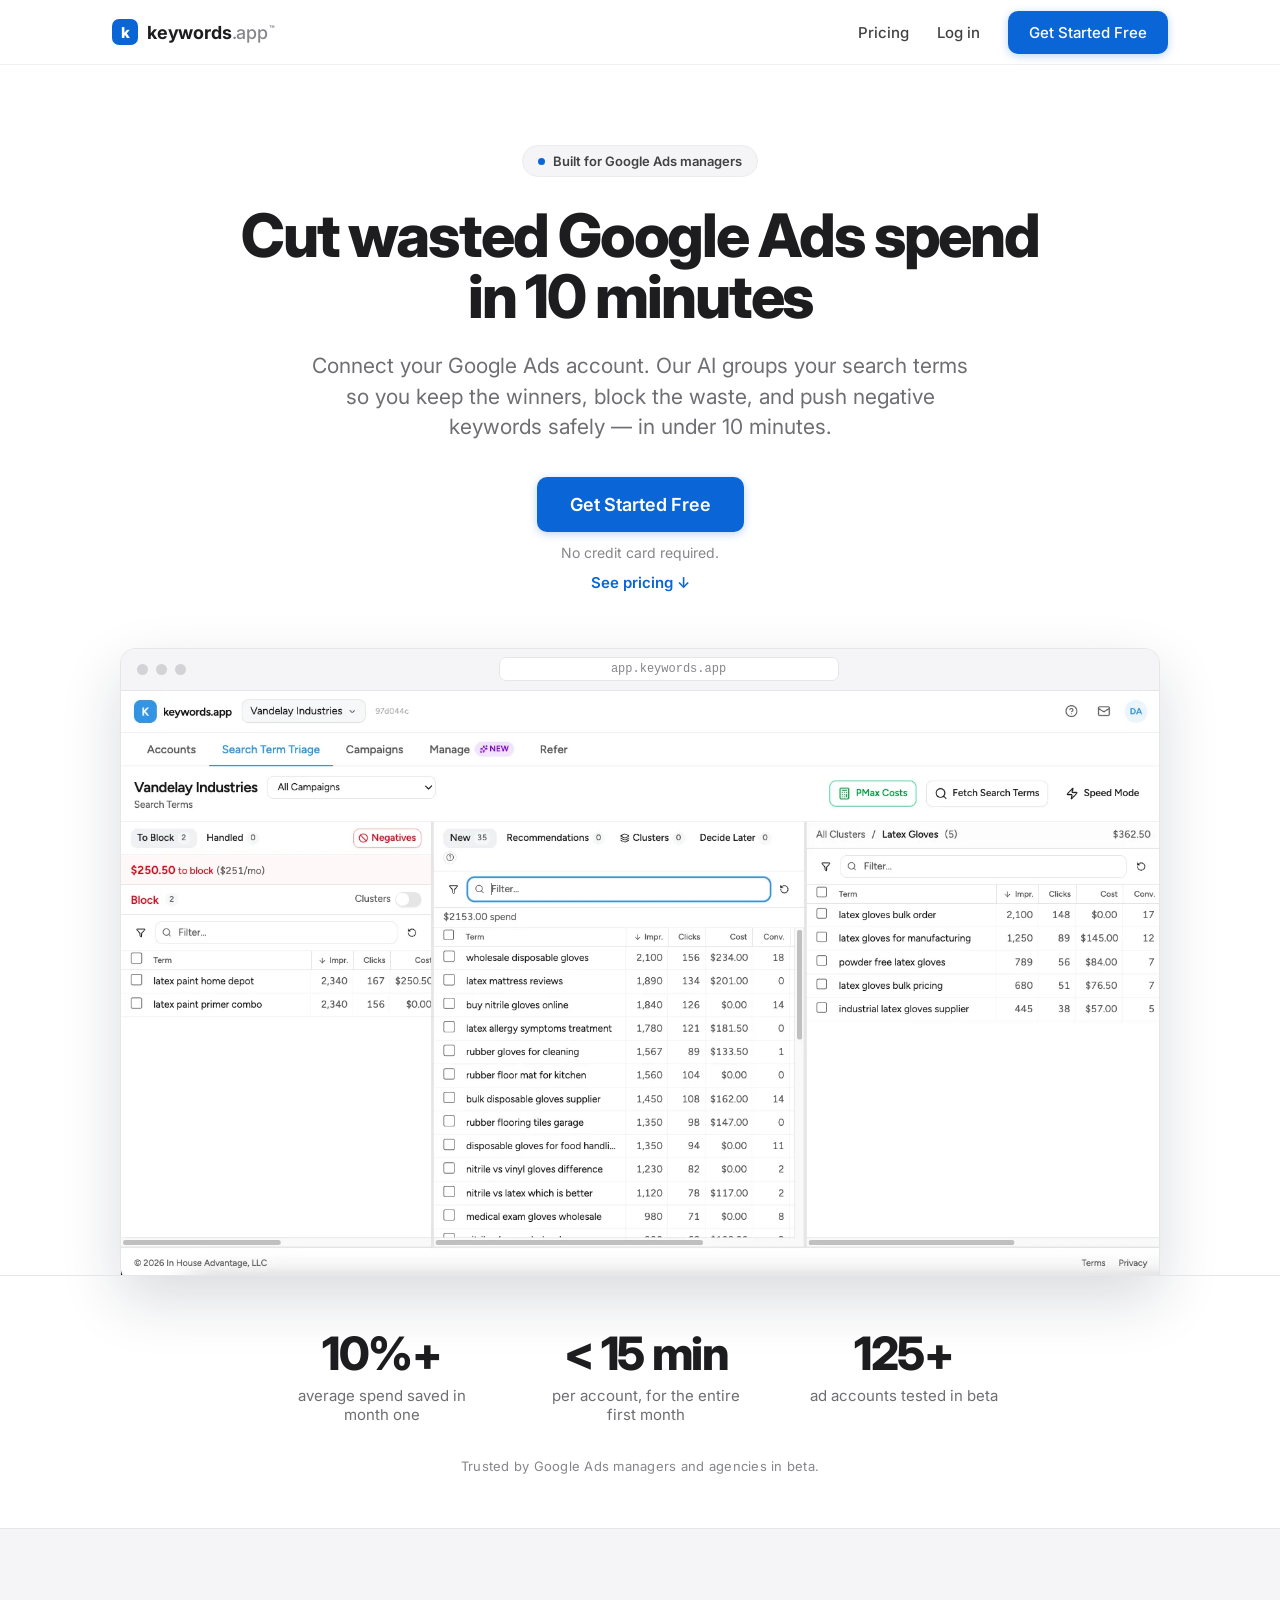
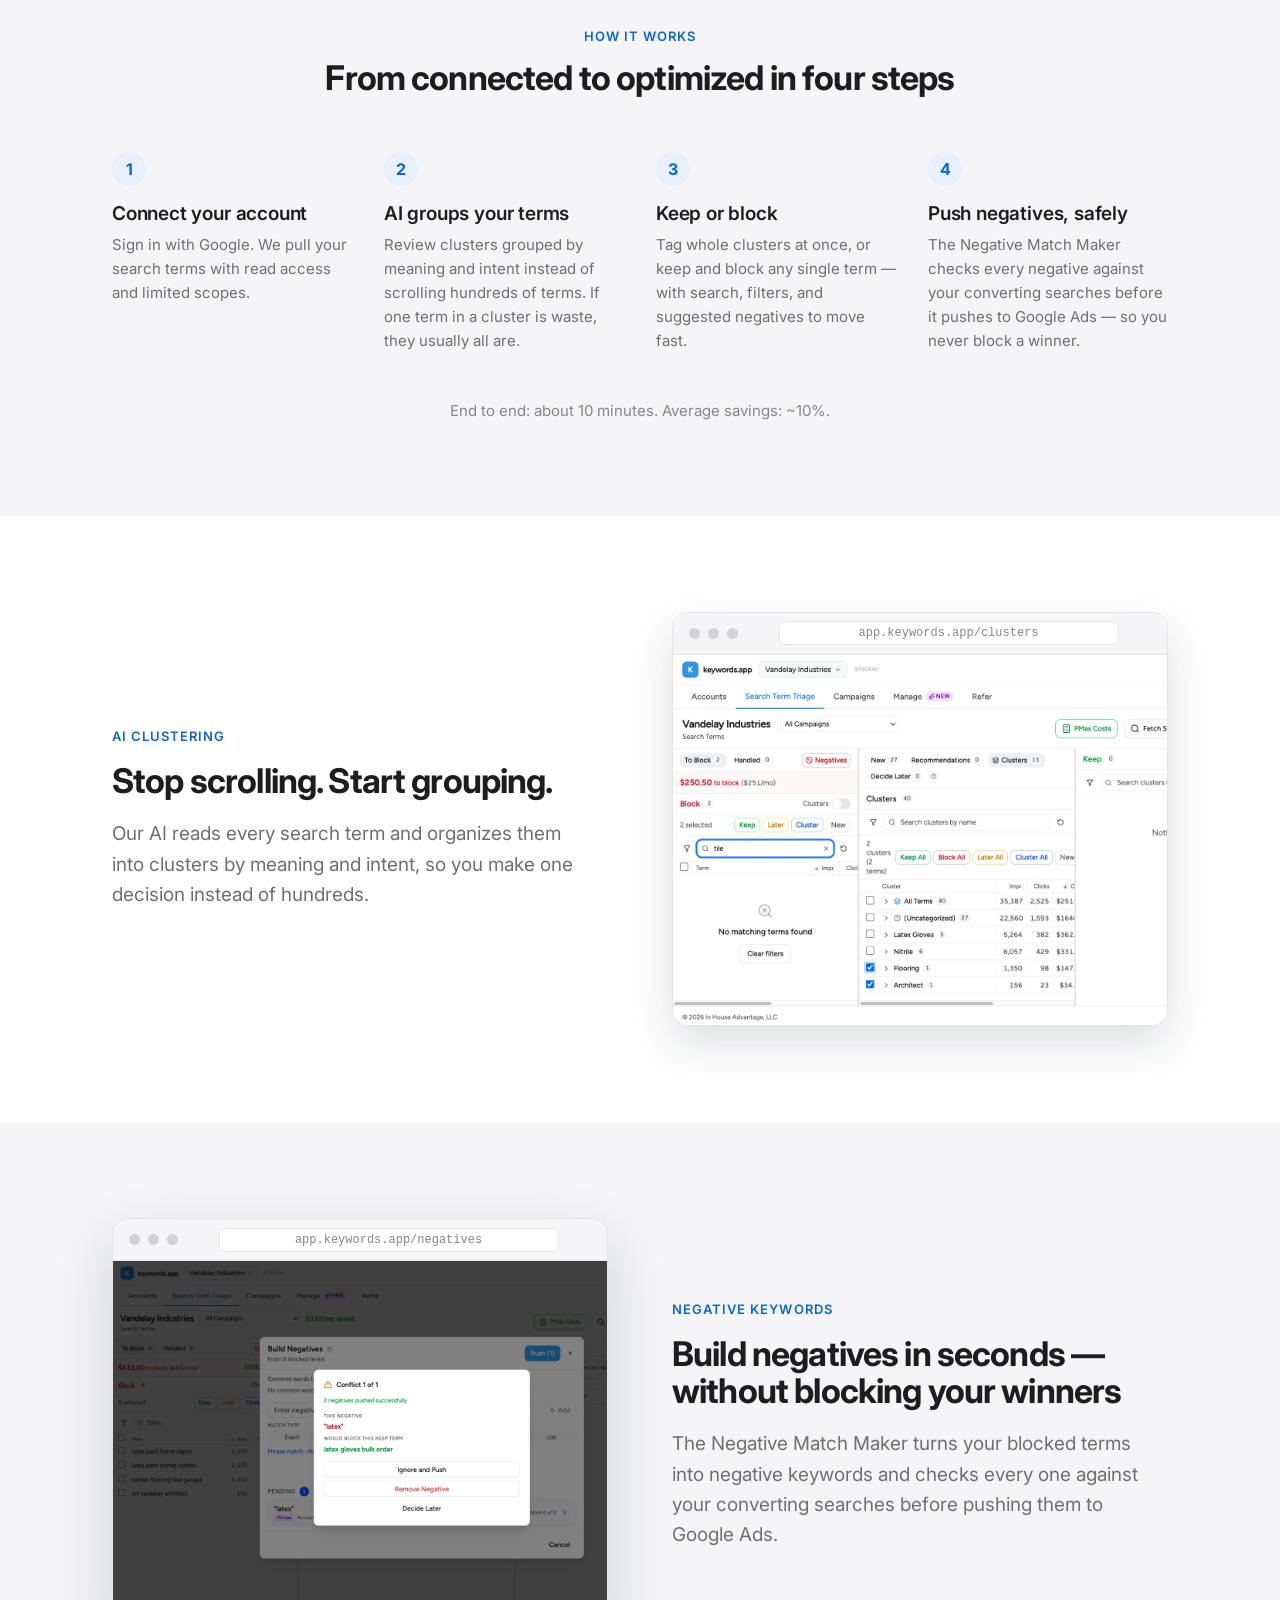
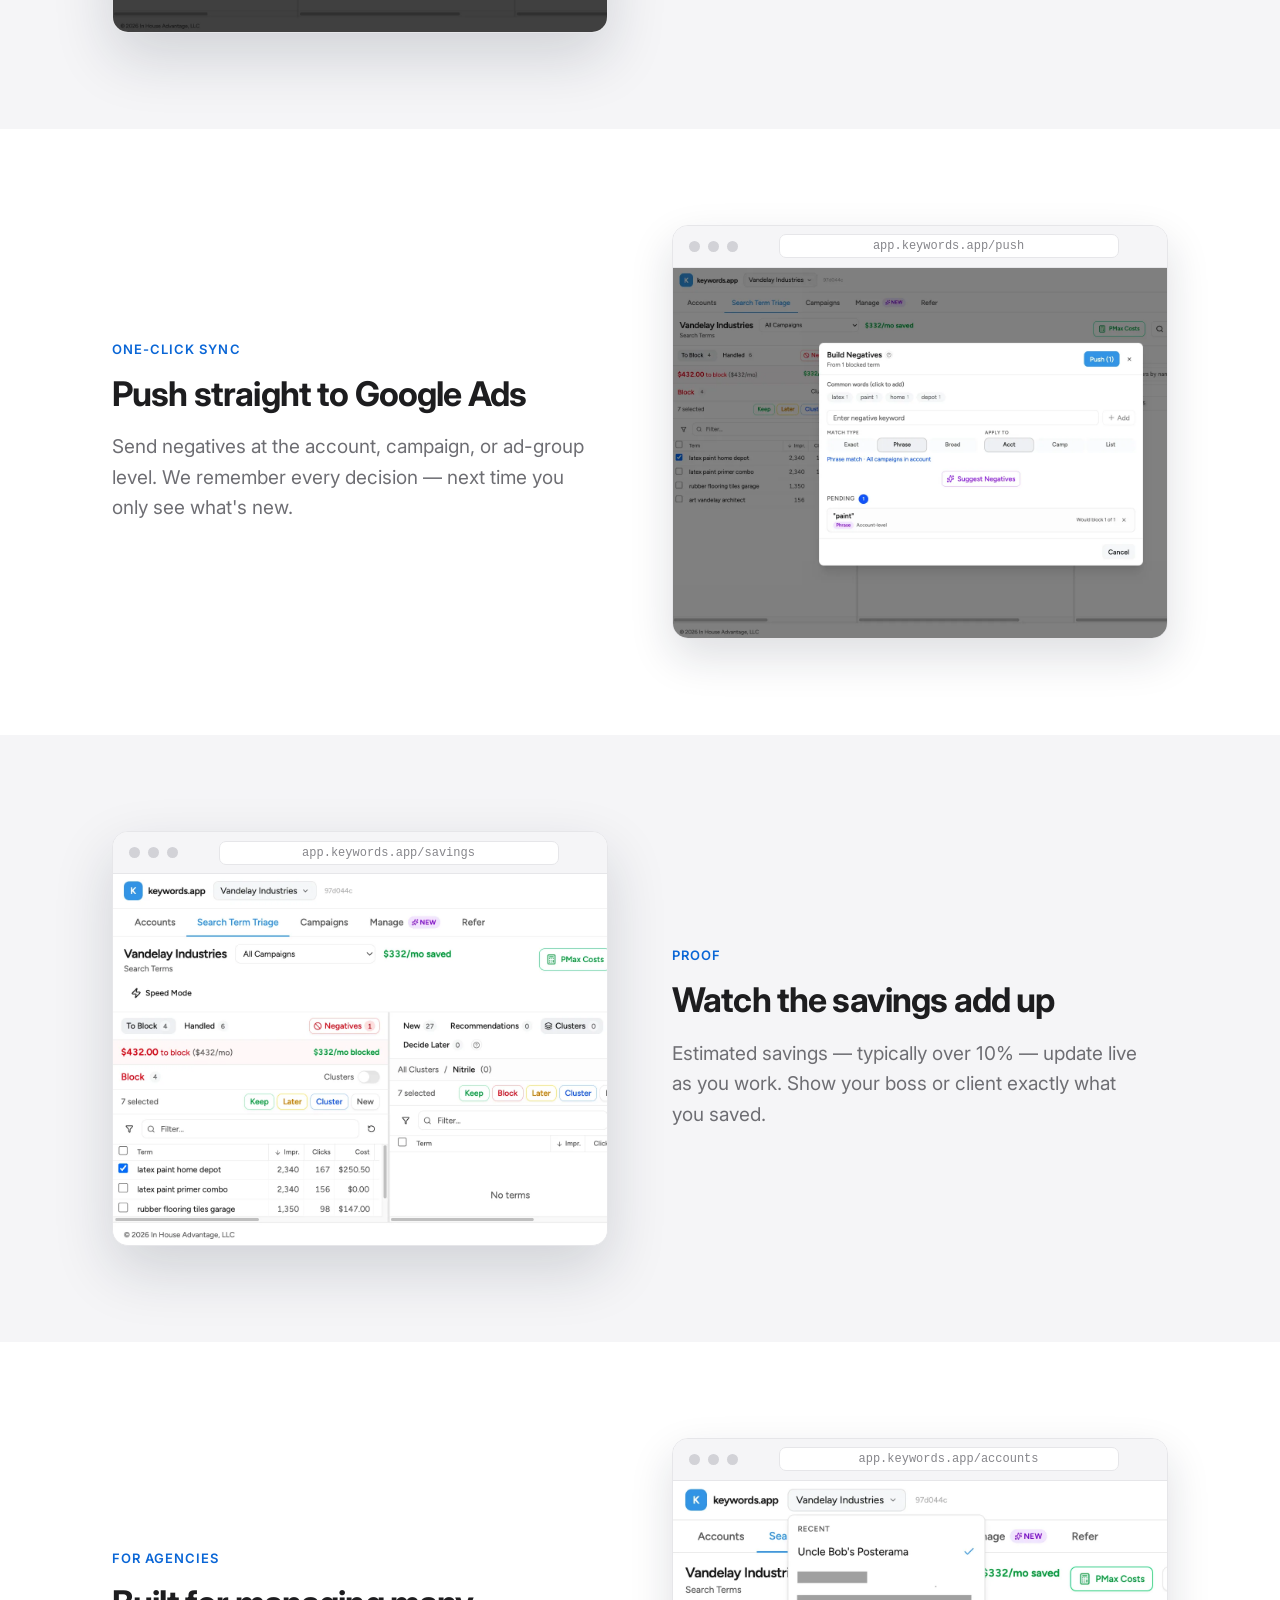
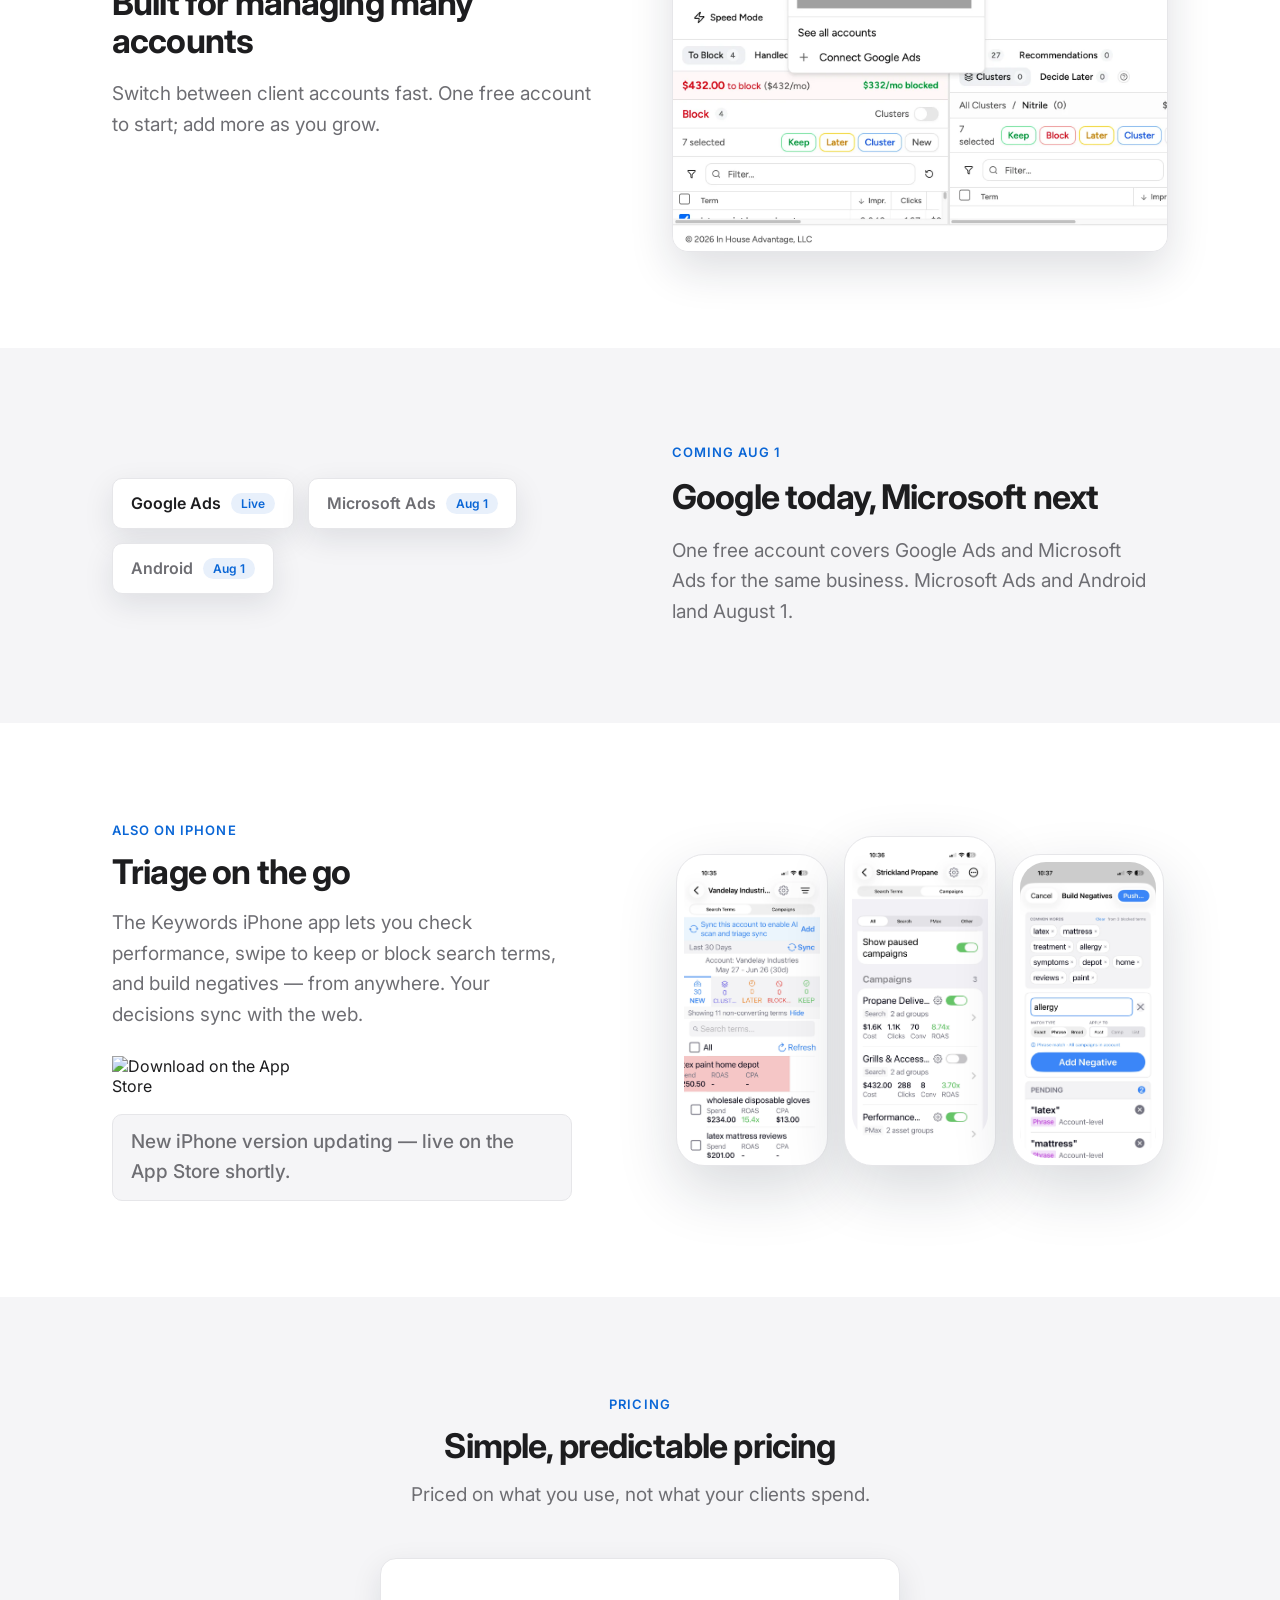
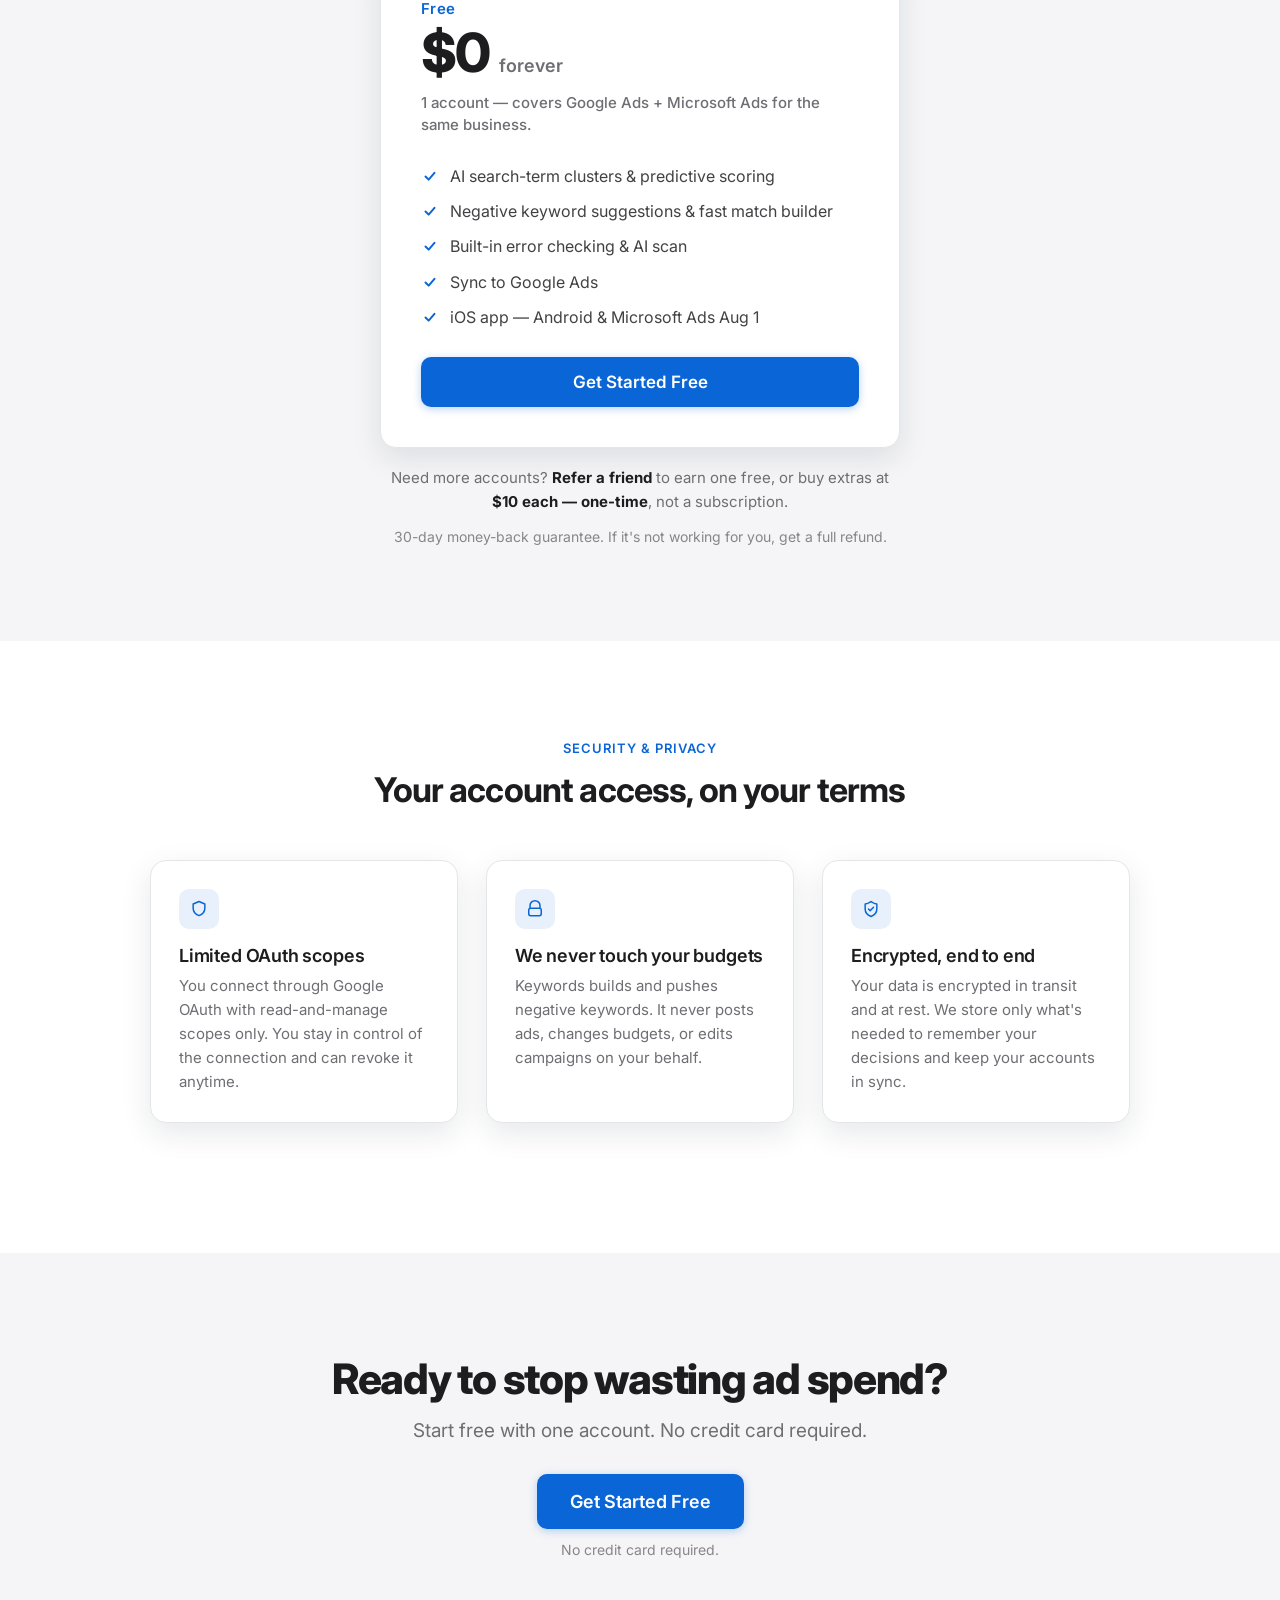
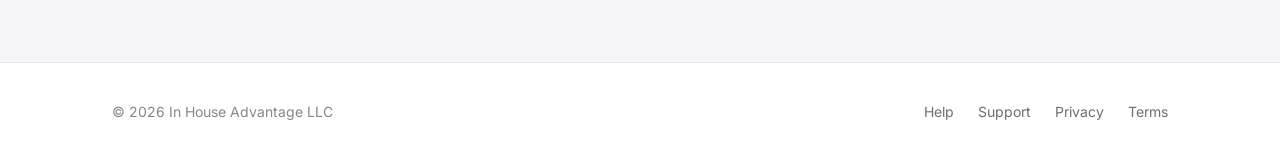
==== index.html @ bdf635b8 "Add ™ to the keywords.app logo in the header Small superscript trademark next to the brand wordmark " ====
<!DOCTYPE html>
<html lang="en">
<head>
<!-- Google Tag Manager -->
<script>(function(w,d,s,l,i){w[l]=w[l]||[];w[l].push({'gtm.start':
new Date().getTime(),event:'gtm.js'});var f=d.getElementsByTagName(s)[0],
j=d.createElement(s),dl=l!='dataLayer'?'&l='+l:'';j.async=true;j.src=
'https://www.googletagmanager.com/gtm.js?id='+i+dl;f.parentNode.insertBefore(j,f);
})(window,document,'script','dataLayer','GTM-MMPGCHP8');</script>
<!-- End Google Tag Manager -->
<meta charset="utf-8">
<meta name="viewport" content="width=device-width, initial-scale=1">
<title>keywords.app — Cut wasted Google Ads spend in 10 minutes</title>
<meta name="description" content="Connect your Google Ads account. Our AI groups your search terms so you keep the winners, block the waste, and push negative keywords safely — in under 10 minutes.">
<meta property="og:title" content="keywords.app — Cut wasted Google Ads spend in 10 minutes">
<meta property="og:description" content="Connect your Google Ads account. Our AI groups your search terms so you keep the winners, block the waste, and push negative keywords safely — in under 10 minutes.">
<meta property="og:image" content="https://keywords.app/keywordsappicon1.png">
<meta property="og:url" content="https://keywords.app">
<meta property="og:type" content="website">
<meta name="twitter:card" content="summary_large_image">
<link rel="preconnect" href="https://fonts.googleapis.com">
<link rel="preconnect" href="https://fonts.gstatic.com" crossorigin>
<link href="https://fonts.googleapis.com/css2?family=Inter:wght@400;500;600;700;800&display=swap" rel="stylesheet">
<link rel="preload" as="image" href="web-hero-noclusters.webp" type="image/webp">
<style>
  :root{
    --accent:#0A66D6;
    --accent-dark:#0950AE;
    --ink:#1d1d1f;
    --body:#424245;
    --muted:#6e6e73;
    --soft:#86868b;
    --gray:#f5f5f7;
    --hairline:#e6e6e9;
    --tint:#e8f0fb;
    --radius:10px;
    --radius-lg:16px;
    --shadow:0 10px 30px rgba(20,30,50,.10);
    --shadow-frame:0 24px 60px rgba(20,30,50,.16);
  }

  *{box-sizing:border-box;}
  html{scroll-behavior:smooth;}
  body{
    margin:0;
    font-family:'Inter',-apple-system,BlinkMacSystemFont,'Segoe UI',sans-serif;
    color:var(--ink);
    background:#fff;
    -webkit-font-smoothing:antialiased;
    text-rendering:optimizeLegibility;
  }
  a{color:inherit;text-decoration:none;}
  h1,h2,h3,p,ul{margin:0;}
  ul{padding:0;list-style:none;}
  img{display:block;max-width:100%;}

  .wrap{max-width:1120px;margin:0 auto;padding:0 32px;}

  /* ---------- Buttons ---------- */
  .btn{
    display:inline-flex;align-items:center;justify-content:center;
    font:inherit;font-weight:600;cursor:pointer;
    border-radius:var(--radius);border:1px solid transparent;
    white-space:nowrap;
    transition:background .15s ease,border-color .15s ease,transform .15s ease,box-shadow .15s ease;
  }
  .btn-primary{
    background:var(--accent);color:#fff;
    box-shadow:0 2px 8px rgba(10,102,214,.28);
  }
  .btn-primary:hover{background:var(--accent-dark);transform:translateY(-1px);}
  .btn-secondary{
    background:#fff;color:var(--accent);border-color:var(--hairline);
  }
  .btn-secondary:hover{border-color:var(--accent);background:#f7faff;}
  .btn-sm{font-size:15px;padding:11px 20px;}
  .btn-md{font-size:17px;padding:14px 26px;}
  .btn-lg{font-size:18px;padding:16px 32px;}

  /* ---------- Header ---------- */
  .site-header{
    position:sticky;top:0;z-index:50;
    background:rgba(255,255,255,.85);
    backdrop-filter:saturate(180%) blur(20px);
    -webkit-backdrop-filter:saturate(180%) blur(20px);
    border-bottom:1px solid #f0f0f2;
  }
  .nav{display:flex;align-items:center;justify-content:space-between;height:64px;}
  .brand{display:flex;align-items:center;gap:9px;font-size:18px;font-weight:700;letter-spacing:-.01em;}
  .brand .mark{
    width:26px;height:26px;border-radius:7px;background:var(--accent);
    display:flex;align-items:center;justify-content:center;color:#fff;font-weight:800;font-size:15px;
  }
  .brand .tld{color:var(--soft);font-weight:500;}
  .brand .tm{font-size:9px;font-weight:600;color:var(--soft);vertical-align:super;line-height:0;margin-left:1px;}
  .nav-links{display:flex;align-items:center;gap:28px;}
  .nav-links a{font-size:15px;font-weight:500;color:var(--body);}
  .nav-links a:hover{color:var(--ink);}
  .nav-links a.btn-primary{color:#fff;}
  .nav-links a.btn-primary:hover{color:#fff;}

  /* ---------- Section primitives ---------- */
  .band-gray{background:var(--gray);}
  .eyebrow-label{
    font-size:13px;font-weight:600;letter-spacing:.08em;text-transform:uppercase;
    color:var(--accent);
  }
  .section-head{text-align:center;max-width:720px;margin:0 auto;}
  .section-head h2{font-size:34px;line-height:1.1;font-weight:700;letter-spacing:-.025em;margin-top:14px;}
  .section-head p{font-size:19px;line-height:1.55;color:var(--muted);margin-top:16px;}

  /* ---------- Hero ---------- */
  .hero{text-align:center;padding:80px 0 0;}
  .eyebrow{
    display:inline-flex;align-items:center;gap:8px;
    background:var(--gray);border:1px solid #ececef;border-radius:980px;
    padding:7px 15px;font-size:13px;font-weight:600;color:var(--body);
  }
  .eyebrow .dot{width:7px;height:7px;border-radius:50%;background:var(--accent);}
  .hero h1{
    font-size:60px;line-height:1.02;font-weight:800;letter-spacing:-.035em;
    max-width:820px;margin:28px auto 0;
  }
  .hero .sub{
    font-size:21px;line-height:1.45;color:var(--muted);
    max-width:660px;margin:24px auto 0;
  }
  .hero .cta{display:flex;flex-direction:column;align-items:center;gap:12px;margin-top:34px;}
  .hero .note{font-size:14px;color:var(--soft);}
  .hero-pricing-link{font-size:15px;font-weight:600;color:var(--accent);}
  .hero-pricing-link:hover{color:var(--accent-dark);}
  .refer-banner{
    display:inline-flex;align-items:center;gap:8px;margin-top:20px;
    max-width:560px;text-align:left;
    background:var(--tint);border:1px solid #cfe0f7;border-radius:var(--radius);
    padding:12px 18px;font-size:15px;font-weight:500;color:var(--accent-dark);line-height:1.45;
  }
  .refer-banner[hidden]{display:none;}
  .refer-banner--card{display:flex;justify-content:center;text-align:center;width:100%;max-width:none;margin-top:16px;}
  .hero-shot{max-width:1040px;margin:56px auto 0;}

  /* ---------- Browser frame ---------- */
  .browser{
    border-radius:var(--radius-lg);overflow:hidden;background:#fff;
    border:1px solid var(--hairline);box-shadow:var(--shadow-frame);
  }
  .browser.flush-bottom{border-radius:var(--radius-lg) var(--radius-lg) 0 0;border-bottom:none;}
  .browser .bar{
    height:42px;display:flex;align-items:center;gap:8px;padding:0 16px;
    background:var(--gray);border-bottom:1px solid var(--hairline);
  }
  .browser .bar .dot{width:11px;height:11px;border-radius:50%;background:#d2d2d7;}
  .browser .url{
    flex:1;max-width:340px;margin:0 auto;height:24px;border-radius:7px;
    background:#fff;border:1px solid var(--hairline);
    display:flex;align-items:center;justify-content:center;
    font-size:12px;color:var(--soft);font-family:ui-monospace,'SF Mono',monospace;
  }
  .browser img{width:100%;height:auto;display:block;}

  /* ---------- Stat strip ---------- */
  .stats{padding:54px 0;border-top:1px solid var(--hairline);border-bottom:1px solid var(--hairline);}
  .stats .row{display:flex;justify-content:center;gap:64px;flex-wrap:wrap;text-align:center;}
  .stat .num{font-size:46px;font-weight:800;letter-spacing:-.03em;color:var(--ink);line-height:1;}
  .stat .lbl{font-size:15px;color:var(--muted);margin-top:10px;max-width:200px;}
  .stats .reserved{
    text-align:center;margin-top:34px;font-size:13px;color:var(--soft);
    letter-spacing:.02em;
  }

  /* ---------- How it works ---------- */
  .how{padding:96px 0;}
  .how .steps{
    display:grid;grid-template-columns:repeat(4,1fr);gap:32px;
    margin-top:56px;
  }
  .step .n{
    width:34px;height:34px;border-radius:50%;background:var(--tint);color:var(--accent);
    display:flex;align-items:center;justify-content:center;font-weight:700;font-size:16px;
    margin-bottom:16px;
  }
  .step h3{font-size:19px;font-weight:600;letter-spacing:-.01em;}
  .step p{font-size:15px;line-height:1.6;color:var(--muted);margin-top:8px;}
  .how .foot{text-align:center;margin-top:48px;font-size:15px;color:var(--soft);}

  /* ---------- Feature rows ---------- */
  .feature{padding:96px 0;}
  .feature .grid{display:grid;grid-template-columns:1fr 1fr;gap:64px;align-items:center;}
  .feature--reverse .fcopy{order:2;}
  .feature--reverse .fshot{order:1;}
  .label{
    font-size:13px;font-weight:600;letter-spacing:.08em;text-transform:uppercase;
    color:var(--accent);margin-bottom:18px;
  }
  .feature h2{font-size:34px;line-height:1.1;font-weight:700;letter-spacing:-.025em;}
  .feature p{font-size:19px;line-height:1.6;color:var(--muted);margin-top:20px;max-width:480px;}
  .feature .browser{box-shadow:0 18px 44px rgba(20,30,50,.14);}
  .feature .browser.on-gray{box-shadow:var(--shadow-frame);}

  /* Cross-platform lockup (no screenshot) */
  .platforms{display:flex;gap:14px;flex-wrap:wrap;}
  .platform-pill{
    display:inline-flex;align-items:center;gap:10px;
    background:#fff;border:1px solid var(--hairline);border-radius:var(--radius);
    padding:14px 18px;font-size:16px;font-weight:600;box-shadow:var(--shadow);
  }
  .platform-pill .tag{
    font-size:12px;font-weight:600;color:var(--accent);background:var(--tint);
    border-radius:980px;padding:3px 10px;
  }
  .platform-pill.soon{color:var(--muted);}

  /* ---------- Also on iPhone ---------- */
  .ios{padding:96px 0;}
  .ios .grid{display:grid;grid-template-columns:1fr 1fr;gap:64px;align-items:center;}
  .ios .phones{display:flex;gap:16px;justify-content:center;flex-wrap:wrap;}
  .phone{
    width:152px;border-radius:28px;background:#fff;padding:7px;
    border:1px solid var(--hairline);box-shadow:var(--shadow-frame);
  }
  .phone:nth-child(2){margin-top:-18px;}
  .phone img{width:100%;height:auto;border-radius:26px;display:block;}
  .ios h2{font-size:34px;line-height:1.1;font-weight:700;letter-spacing:-.025em;margin-top:14px;}
  .ios p{font-size:19px;line-height:1.6;color:var(--muted);margin-top:18px;max-width:460px;}
  .appstore{display:inline-block;margin-top:26px;}
  .appstore img{height:54px;width:auto;}
  .appstore-fallback{
    margin-top:26px;display:inline-flex;align-items:center;gap:9px;
    background:var(--gray);border:1px solid var(--hairline);border-radius:var(--radius);
    padding:12px 18px;font-size:15px;font-weight:500;color:var(--body);
  }

  /* ---------- Pricing ---------- */
  .pricing{padding:96px 0;}
  .price-card{
    max-width:520px;margin:48px auto 0;background:#fff;
    border:1px solid var(--hairline);border-radius:var(--radius-lg);
    box-shadow:var(--shadow);padding:40px;
  }
  .price-card .tier{font-size:15px;font-weight:600;color:var(--accent);letter-spacing:.02em;}
  .price-card .amount{font-size:54px;font-weight:800;letter-spacing:-.03em;margin-top:8px;line-height:1;}
  .price-card .amount span{font-size:18px;font-weight:600;color:var(--muted);letter-spacing:0;}
  .price-card .amount small{display:block;font-size:15px;font-weight:500;color:var(--muted);margin-top:12px;letter-spacing:normal;line-height:1.5;}
  .price-card .feats{margin:28px 0;display:grid;gap:13px;}
  .price-card .feats li{display:flex;gap:11px;font-size:16px;color:var(--body);line-height:1.4;}
  .price-card .feats svg{flex-shrink:0;margin-top:2px;color:var(--accent);}
  .price-card .btn{width:100%;}
  .price-extra{
    max-width:520px;margin:18px auto 0;text-align:center;
    font-size:15px;color:var(--muted);line-height:1.6;
  }
  .price-extra strong{color:var(--ink);}
  .price-guarantee{
    max-width:520px;margin:14px auto 0;text-align:center;
    font-size:14px;color:var(--soft);
  }

  /* ---------- Trust / privacy ---------- */
  .trust{padding:96px 0;}
  .trust .points{
    display:grid;grid-template-columns:repeat(3,1fr);gap:28px;
    max-width:980px;margin:52px auto 0;
  }
  .trust-card{
    background:#fff;border:1px solid var(--hairline);border-radius:var(--radius-lg);
    padding:28px;box-shadow:var(--shadow);
  }
  .trust-card .ic{
    width:40px;height:40px;border-radius:10px;background:var(--tint);color:var(--accent);
    display:flex;align-items:center;justify-content:center;margin-bottom:16px;
  }
  .trust-card h3{font-size:18px;font-weight:600;letter-spacing:-.01em;}
  .trust-card p{font-size:15px;line-height:1.6;color:var(--muted);margin-top:8px;}
  .partner-slot{text-align:center;margin-top:34px;font-size:13px;color:var(--soft);}

  /* ---------- Final CTA ---------- */
  .final{padding:104px 0;text-align:center;}
  .final h2{font-size:42px;line-height:1.06;font-weight:800;letter-spacing:-.03em;max-width:640px;margin:0 auto;}
  .final p{font-size:19px;color:var(--muted);margin:18px auto 0;}
  .final .cta{display:flex;flex-direction:column;align-items:center;gap:12px;margin-top:32px;}
  .final .note{font-size:14px;color:var(--soft);}

  /* ---------- Footer ---------- */
  footer{padding:40px 0;border-top:1px solid var(--hairline);background:#fff;}
  footer .row{display:flex;align-items:center;justify-content:space-between;gap:24px;flex-wrap:wrap;}
  footer .copy{font-size:14px;color:var(--soft);}
  footer .links{display:flex;gap:24px;}
  footer .links a{font-size:14px;color:var(--muted);}
  footer .links a:hover{color:var(--ink);}

  /* ---------- Motion ---------- */
  .reveal{opacity:0;transform:translateY(16px);transition:opacity .6s ease,transform .6s ease;}
  .reveal.in{opacity:1;transform:none;}
  @media (prefers-reduced-motion:reduce){
    html{scroll-behavior:auto;}
    .reveal{opacity:1;transform:none;transition:none;}
  }

  /* ---------- Responsive ---------- */
  @media (max-width:880px){
    .nav-links a.nav-only{display:none;}
    .hero{padding-top:56px;}
    .hero h1{font-size:40px;}
    .hero .sub{font-size:18px;}
    .section-head h2{font-size:28px;}
    .how{padding:64px 0;}
    .how .steps{grid-template-columns:1fr 1fr;gap:28px 24px;}
    .feature{padding:64px 0;}
    .feature .grid{grid-template-columns:1fr;gap:36px;}
    .feature h2{font-size:28px;}
    .feature--reverse .fcopy,.feature--reverse .fshot{order:0;}
    .ios{padding:64px 0;}
    .ios .grid{grid-template-columns:1fr;gap:44px;}
    .ios h2{font-size:28px;}
    .pricing,.trust{padding:64px 0;}
    .trust .points{grid-template-columns:1fr;}
    .price-card{padding:32px 24px;}
    .stats .row{gap:40px;}
    .final{padding:72px 0;}
    .final h2{font-size:32px;}
  }
  @media (max-width:520px){
    .how .steps{grid-template-columns:1fr;}
    .phone{width:132px;}
    .phone:nth-child(2){margin-top:0;}
  }
</style>
</head>
<body>
<!-- Google Tag Manager (noscript) -->
<noscript><iframe src="https://www.googletagmanager.com/ns.html?id=GTM-MMPGCHP8"
height="0" width="0" style="display:none;visibility:hidden"></iframe></noscript>
<!-- End Google Tag Manager (noscript) -->

  <header class="site-header">
    <div class="wrap nav">
      <a class="brand" href="/">
        <span class="mark">k</span>
        <span>keywords<span class="tld">.app</span><sup class="tm">™</sup></span>
      </a>
      <nav class="nav-links">
        <a class="nav-only" href="#pricing">Pricing</a>
        <a class="nav-only" href="https://app.keywords.app/login">Log in</a>
        <a class="btn btn-primary btn-sm" href="https://app.keywords.app/start/signup">Get Started Free</a>
      </nav>
    </div>
  </header>

  <main>

    <!-- ===== Hero ===== -->
    <section class="hero">
      <div class="wrap">
        <span class="eyebrow"><span class="dot"></span>Built for Google Ads managers</span>
        <h1>Cut wasted Google Ads spend in 10&nbsp;minutes</h1>
        <p class="sub">Connect your Google Ads account. Our AI groups your search terms so you keep the winners, block the waste, and push negative keywords safely — in under 10&nbsp;minutes.</p>
        <div class="cta">
          <a class="btn btn-primary btn-lg" href="https://app.keywords.app/start/signup">Get Started Free</a>
          <span class="note">No credit card required.</span>
          <a class="hero-pricing-link" href="#pricing">See pricing&nbsp;↓</a>
        </div>

        <!-- Referral acknowledgment — shown by the ?refer capture script when an active code exists. -->
        <p class="refer-banner" id="referBanner" hidden>🎁 Your friend sent you here — you'll start with 2 accounts instead of 1.</p>

        <div class="hero-shot">
          <div class="browser flush-bottom">
            <div class="bar">
              <span class="dot"></span><span class="dot"></span><span class="dot"></span>
              <span class="url">app.keywords.app</span>
            </div>
            <img src="web-hero-noclusters.webp" width="1600" height="900" fetchpriority="high"
                 alt="keywords.app dashboard showing search-term triage with keep and block decisions">
          </div>
        </div>
      </div>
    </section>

    <!-- ===== Stat strip ===== -->
    <section class="stats">
      <div class="wrap">
        <div class="row">
          <div class="stat">
            <div class="num">10%+</div>
            <div class="lbl">average spend saved in month one</div>
          </div>
          <div class="stat">
            <div class="num">&lt; 15 min</div>
            <div class="lbl">per account, for the entire first month</div>
          </div>
          <div class="stat">
            <div class="num">125+</div>
            <div class="lbl">ad accounts tested in beta</div>
          </div>
        </div>
        <!-- Reserved slot: customer logos / app-store ratings drop in here later (epic Step 3/5). -->
        <p class="reserved">Trusted by Google Ads managers and agencies in beta.</p>
      </div>
    </section>

    <!-- ===== How it works ===== -->
    <section class="how band-gray reveal">
      <div class="wrap">
        <div class="section-head">
          <span class="eyebrow-label">How it works</span>
          <h2>From connected to optimized in four steps</h2>
        </div>
        <div class="steps">
          <div class="step">
            <div class="n">1</div>
            <h3>Connect your account</h3>
            <p>Sign in with Google. We pull your search terms with read access and limited scopes.</p>
          </div>
          <div class="step">
            <div class="n">2</div>
            <h3>AI groups your terms</h3>
            <p>Review clusters grouped by meaning and intent instead of scrolling hundreds of terms. If one term in a cluster is waste, they usually all are.</p>
          </div>
          <div class="step">
            <div class="n">3</div>
            <h3>Keep or block</h3>
            <p>Tag whole clusters at once, or keep and block any single term — with search, filters, and suggested negatives to move fast.</p>
          </div>
          <div class="step">
            <div class="n">4</div>
            <h3>Push negatives, safely</h3>
            <p>The Negative Match Maker checks every negative against your converting searches before it pushes to Google Ads — so you never block a winner.</p>
          </div>
        </div>
        <p class="foot">End to end: about 10 minutes. Average savings: ~10%.</p>
      </div>
    </section>

    <!-- ===== Feature: AI clustering (white, shot right) ===== -->
    <section class="feature reveal">
      <div class="wrap grid">
        <div class="fcopy">
          <div class="label">AI clustering</div>
          <h2>Stop scrolling. Start grouping.</h2>
          <p>Our AI reads every search term and organizes them into clusters by meaning and intent, so you make one decision instead of hundreds.</p>
        </div>
        <div class="fshot browser">
          <div class="bar">
            <span class="dot"></span><span class="dot"></span><span class="dot"></span>
            <span class="url">app.keywords.app/clusters</span>
          </div>
          <img src="web-clustering.webp" width="1280" height="960"
               alt="Search terms grouped into AI clusters by meaning and intent" loading="lazy">
        </div>
      </div>
    </section>

    <!-- ===== Feature: Negative Match Maker (gray, shot left) ===== -->
    <section class="feature feature--reverse band-gray reveal">
      <div class="wrap grid">
        <div class="fcopy">
          <div class="label">Negative keywords</div>
          <h2>Build negatives in seconds — without blocking your winners</h2>
          <p>The Negative Match Maker turns your blocked terms into negative keywords and checks every one against your converting searches before pushing them to Google Ads.</p>
        </div>
        <div class="fshot browser on-gray">
          <div class="bar">
            <span class="dot"></span><span class="dot"></span><span class="dot"></span>
            <span class="url">app.keywords.app/negatives</span>
          </div>
          <img src="web-negatives.webp" width="1280" height="960"
               alt="Negative Match Maker checking negatives against converting search terms" loading="lazy">
        </div>
      </div>
    </section>

    <!-- ===== Feature: Push to Google Ads (white, shot right) ===== -->
    <section class="feature reveal">
      <div class="wrap grid">
        <div class="fcopy">
          <div class="label">One-click sync</div>
          <h2>Push straight to Google Ads</h2>
          <p>Send negatives at the account, campaign, or ad-group level. We remember every decision — next time you only see what's new.</p>
        </div>
        <div class="fshot browser">
          <div class="bar">
            <span class="dot"></span><span class="dot"></span><span class="dot"></span>
            <span class="url">app.keywords.app/push</span>
          </div>
          <img src="web-push.webp" width="1280" height="960"
               alt="Pushing negative keywords to Google Ads at account, campaign, or ad-group level" loading="lazy">
        </div>
      </div>
    </section>

    <!-- ===== Feature: Live savings (gray, shot left) ===== -->
    <section class="feature feature--reverse band-gray reveal">
      <div class="wrap grid">
        <div class="fcopy">
          <div class="label">Proof</div>
          <h2>Watch the savings add up</h2>
          <p>Estimated savings — typically over 10% — update live as you work. Show your boss or client exactly what you saved.</p>
        </div>
        <div class="fshot browser on-gray">
          <div class="bar">
            <span class="dot"></span><span class="dot"></span><span class="dot"></span>
            <span class="url">app.keywords.app/savings</span>
          </div>
          <img src="web-savings.webp" width="1280" height="960"
               alt="Live estimated savings updating as search terms are triaged" loading="lazy">
        </div>
      </div>
    </section>

    <!-- ===== Feature: Multi-account (white, shot right) ===== -->
    <section class="feature reveal">
      <div class="wrap grid">
        <div class="fcopy">
          <div class="label">For agencies</div>
          <h2>Built for managing many accounts</h2>
          <p>Switch between client accounts fast. One free account to start; add more as you grow.</p>
        </div>
        <div class="fshot browser">
          <div class="bar">
            <span class="dot"></span><span class="dot"></span><span class="dot"></span>
            <span class="url">app.keywords.app/accounts</span>
          </div>
          <img src="web-accounts.webp" width="1280" height="960"
               alt="Multi-account switcher for managing several Google Ads accounts" loading="lazy">
        </div>
      </div>
    </section>

    <!-- ===== Feature: Cross-platform (gray, no screenshot) ===== -->
    <section class="feature feature--reverse band-gray reveal">
      <div class="wrap grid">
        <div class="fcopy">
          <div class="label">Coming Aug 1</div>
          <h2>Google today, Microsoft next</h2>
          <p>One free account covers Google Ads and Microsoft Ads for the same business. Microsoft Ads and Android land August 1.</p>
        </div>
        <div class="fshot">
          <div class="platforms">
            <span class="platform-pill">Google Ads <span class="tag">Live</span></span>
            <span class="platform-pill soon">Microsoft Ads <span class="tag">Aug 1</span></span>
            <span class="platform-pill soon">Android <span class="tag">Aug 1</span></span>
          </div>
        </div>
      </div>
    </section>

    <!-- ===== Also on iPhone ===== -->
    <section class="ios reveal">
      <div class="wrap grid">
        <div>
          <span class="eyebrow-label">Also on iPhone</span>
          <h2>Triage on the go</h2>
          <p>The Keywords iPhone app lets you check performance, swipe to keep or block search terms, and build negatives — from anywhere. Your decisions sync with the web.</p>

          <!-- App Store badge — LIVE state (default). -->
          <a class="appstore" href="https://apps.apple.com/us/app/keywords-app/id6758259105?itscg=30200&itsct=apps_box_badge&mttnsubad=6758259105">
            <img src="https://toolbox.marketingtools.apple.com/api/v2/badges/download-on-the-app-store/black/en-us?releaseDate=1771372800"
                 alt="Download on the App Store" style="width:182px;height:auto;object-fit:contain;">
          </a>
          <!-- Launch-day FALLBACK state: if Apple review lags, add [hidden] to the .appstore link
               above and remove [hidden] from the line below. -->
          <p class="appstore-fallback" hidden>New iPhone version updating — live on the App Store shortly.</p>
        </div>
        <div class="phones">
          <div class="phone">
            <img src="ios-search-terms.webp" width="1206" height="2622"
                 alt="Keywords iPhone app: swipe to keep or block search terms" loading="lazy">
          </div>
          <div class="phone">
            <img src="ios-performance.webp" width="1206" height="2622"
                 alt="Keywords iPhone app: account and campaign performance" loading="lazy">
          </div>
          <div class="phone">
            <img src="ios-negatives.webp" width="1206" height="2622"
                 alt="Keywords iPhone app: building negative keywords on mobile" loading="lazy">
          </div>
        </div>
      </div>
    </section>

    <!-- ===== Pricing ===== -->
    <section class="pricing band-gray reveal" id="pricing">
      <div class="wrap">
        <div class="section-head">
          <span class="eyebrow-label">Pricing</span>
          <h2>Simple, predictable pricing</h2>
          <p>Priced on what you use, not what your clients spend.</p>
        </div>

        <div class="price-card">
          <div class="tier">Free</div>
          <div class="amount">$0 <span>forever</span>
            <small>1 account — covers Google Ads + Microsoft Ads for the same business.</small>
          </div>
          <ul class="feats">
            <li><svg width="18" height="18" viewBox="0 0 20 20" fill="none"><path d="M5 10.5l3.5 3.5L15 6.5" stroke="currentColor" stroke-width="2.2" stroke-linecap="round" stroke-linejoin="round"/></svg>AI search-term clusters &amp; predictive scoring</li>
            <li><svg width="18" height="18" viewBox="0 0 20 20" fill="none"><path d="M5 10.5l3.5 3.5L15 6.5" stroke="currentColor" stroke-width="2.2" stroke-linecap="round" stroke-linejoin="round"/></svg>Negative keyword suggestions &amp; fast match builder</li>
            <li><svg width="18" height="18" viewBox="0 0 20 20" fill="none"><path d="M5 10.5l3.5 3.5L15 6.5" stroke="currentColor" stroke-width="2.2" stroke-linecap="round" stroke-linejoin="round"/></svg>Built-in error checking &amp; AI scan</li>
            <li><svg width="18" height="18" viewBox="0 0 20 20" fill="none"><path d="M5 10.5l3.5 3.5L15 6.5" stroke="currentColor" stroke-width="2.2" stroke-linecap="round" stroke-linejoin="round"/></svg>Sync to Google Ads</li>
            <li><svg width="18" height="18" viewBox="0 0 20 20" fill="none"><path d="M5 10.5l3.5 3.5L15 6.5" stroke="currentColor" stroke-width="2.2" stroke-linecap="round" stroke-linejoin="round"/></svg>iOS app — Android &amp; Microsoft Ads Aug 1</li>
          </ul>
          <a class="btn btn-primary btn-md" href="https://app.keywords.app/start/signup">Get Started Free</a>
          <p class="refer-banner refer-banner--card" hidden>🎁 Your friend sent you here — you'll start with 2 accounts instead of 1.</p>
        </div>

        <p class="price-extra">Need more accounts? <strong>Refer a friend</strong> to earn one free, or buy extras at <strong>$10 each — one-time</strong>, not a subscription.</p>
        <p class="price-guarantee">30-day money-back guarantee. If it's not working for you, get a full refund.</p>
      </div>
    </section>

    <!-- ===== Trust / privacy ===== -->
    <section class="trust reveal">
      <div class="wrap">
        <div class="section-head">
          <span class="eyebrow-label">Security &amp; privacy</span>
          <h2>Your account access, on your terms</h2>
        </div>
        <div class="points">
          <div class="trust-card">
            <div class="ic"><svg width="20" height="20" viewBox="0 0 24 24" fill="none"><path d="M12 3l7 3v5c0 4.5-3 7.5-7 9-4-1.5-7-4.5-7-9V6l7-3z" stroke="currentColor" stroke-width="1.8" stroke-linejoin="round"/></svg></div>
            <h3>Limited OAuth scopes</h3>
            <p>You connect through Google OAuth with read-and-manage scopes only. You stay in control of the connection and can revoke it anytime.</p>
          </div>
          <div class="trust-card">
            <div class="ic"><svg width="20" height="20" viewBox="0 0 24 24" fill="none"><path d="M6 11V8a6 6 0 0112 0v3" stroke="currentColor" stroke-width="1.8" stroke-linecap="round"/><rect x="4.5" y="11" width="15" height="9" rx="2.2" stroke="currentColor" stroke-width="1.8"/></svg></div>
            <h3>We never touch your budgets</h3>
            <p>Keywords builds and pushes negative keywords. It never posts ads, changes budgets, or edits campaigns on your behalf.</p>
          </div>
          <div class="trust-card">
            <div class="ic"><svg width="20" height="20" viewBox="0 0 24 24" fill="none"><path d="M12 3C8 6 5 6 5 6v6c0 4.5 3 7.5 7 9 4-1.5 7-4.5 7-9V6s-3 0-7-3z" stroke="currentColor" stroke-width="1.8" stroke-linejoin="round"/><path d="M9 12l2 2 4-4" stroke="currentColor" stroke-width="1.8" stroke-linecap="round" stroke-linejoin="round"/></svg></div>
            <h3>Encrypted, end to end</h3>
            <p>Your data is encrypted in transit and at rest. We store only what's needed to remember your decisions and keep your accounts in sync.</p>
          </div>
        </div>
        <!-- Google Partner badge slot — show only once the status is real (messaging kit: Confirm before publishing). -->
        <p class="partner-slot"></p>
      </div>
    </section>

    <!-- ===== Final CTA ===== -->
    <section class="final band-gray reveal">
      <div class="wrap">
        <h2>Ready to stop wasting ad spend?</h2>
        <p>Start free with one account. No credit card required.</p>
        <div class="cta">
          <a class="btn btn-primary btn-lg" href="https://app.keywords.app/start/signup">Get Started Free</a>
          <span class="note">No credit card required.</span>
        </div>
      </div>
    </section>

  </main>

  <footer>
    <div class="wrap row">
      <span class="copy">&copy; 2026 In House Advantage LLC</span>
      <nav class="links">
        <a href="help.html">Help</a>
        <a href="support.html">Support</a>
        <a href="privacy.html">Privacy</a>
        <a href="terms.html">Terms</a>
      </nav>
    </div>
  </footer>

  <script>
    // Fade-up on scroll (respects prefers-reduced-motion via CSS).
    (function(){
      var els = document.querySelectorAll('.reveal');
      if(!('IntersectionObserver' in window)){els.forEach(function(e){e.classList.add('in');});return;}
      var io = new IntersectionObserver(function(entries){
        entries.forEach(function(en){
          if(en.isIntersecting){en.target.classList.add('in');io.unobserve(en.target);}
        });
      },{threshold:.12});
      els.forEach(function(e){io.observe(e);});
    })();
  </script>

  <script>
    // Referral capture: keywords.app/?refer=<code> seeds a .keywords.app cookie the
    // web app reads at signup. Regex + cookie attributes are byte-identical to
    // web-app#85 (src/lib/referral.ts) so both surfaces agree on what's valid.
    (function(){
      var RE = /^[A-Za-z0-9]{1,32}$/;
      function valid(c){ return typeof c === 'string' && RE.test(c); }

      var params = new URLSearchParams(window.location.search);
      var fromUrl = params.get('refer');

      // Set the shared cookie when the URL carries a valid code.
      if (valid(fromUrl)) {
        document.cookie = 'referral_code=' + encodeURIComponent(fromUrl) +
          '; Domain=.keywords.app; Path=/; Max-Age=2592000; SameSite=Lax; Secure';
      }

      // Read an existing valid code out of the shared cookie (mirrors parseReferralCookie).
      function cookieCode(){
        var parts = document.cookie ? document.cookie.split(';') : [];
        for (var i = 0; i < parts.length; i++){
          var eq = parts[i].indexOf('=');
          if (eq === -1) continue;
          if (parts[i].slice(0, eq).trim() !== 'referral_code') continue;
          var val;
          try { val = decodeURIComponent(parts[i].slice(eq + 1).trim()); } catch (e) { return null; }
          return valid(val) ? val : null;
        }
        return null;
      }

      // Active code = the just-parsed URL param, else the existing cookie.
      var active = valid(fromUrl) ? fromUrl : cookieCode();

      if (active) {
        // Carry the code on every Get Started Free CTA (fallback if cookies are blocked).
        var ctas = document.querySelectorAll('a[href*="start/signup"]');
        for (var j = 0; j < ctas.length; j++){
          var href = ctas[j].getAttribute('href');
          if (href.indexOf('refer=') === -1) {
            ctas[j].setAttribute('href',
              href + (href.indexOf('?') === -1 ? '?' : '&') + 'refer=' + encodeURIComponent(active));
          }
        }
        var banners = document.querySelectorAll('.refer-banner');
        for (var k = 0; k < banners.length; k++){ banners[k].hidden = false; }
      }

      // Scrub ?refer from the visible URL.
      if (params.has('refer')) {
        params.delete('refer');
        var qs = params.toString();
        history.replaceState(null, '', window.location.pathname + (qs ? '?' + qs : '') + window.location.hash);
      }
    })();
  </script>

  <script>
    // Mobile only: the floating header CTA reads "Sign Up / Log In" at the top
    // (the hero already shows the big Get Started button), then switches to
    // "Get Started Free" once the hero CTA scrolls away. Same destination either way.
    (function(){
      var cta = document.querySelector('.site-header a.btn-primary');
      var heroCta = document.querySelector('.hero .cta');
      if (!cta || !heroCta) return;
      var mq = window.matchMedia('(max-width: 880px)');
      var pastHero = false;

      function render(){
        cta.textContent = (mq.matches && !pastHero) ? 'Sign Up / Log In' : 'Get Started Free';
      }

      if ('IntersectionObserver' in window) {
        new IntersectionObserver(function(entries){
          pastHero = !entries[0].isIntersecting;
          render();
        }, { threshold: 0 }).observe(heroCta);
      }
      if (mq.addEventListener) { mq.addEventListener('change', render); }
      else if (mq.addListener) { mq.addListener(render); }
      render();
    })();
  </script>

</body>
</html>
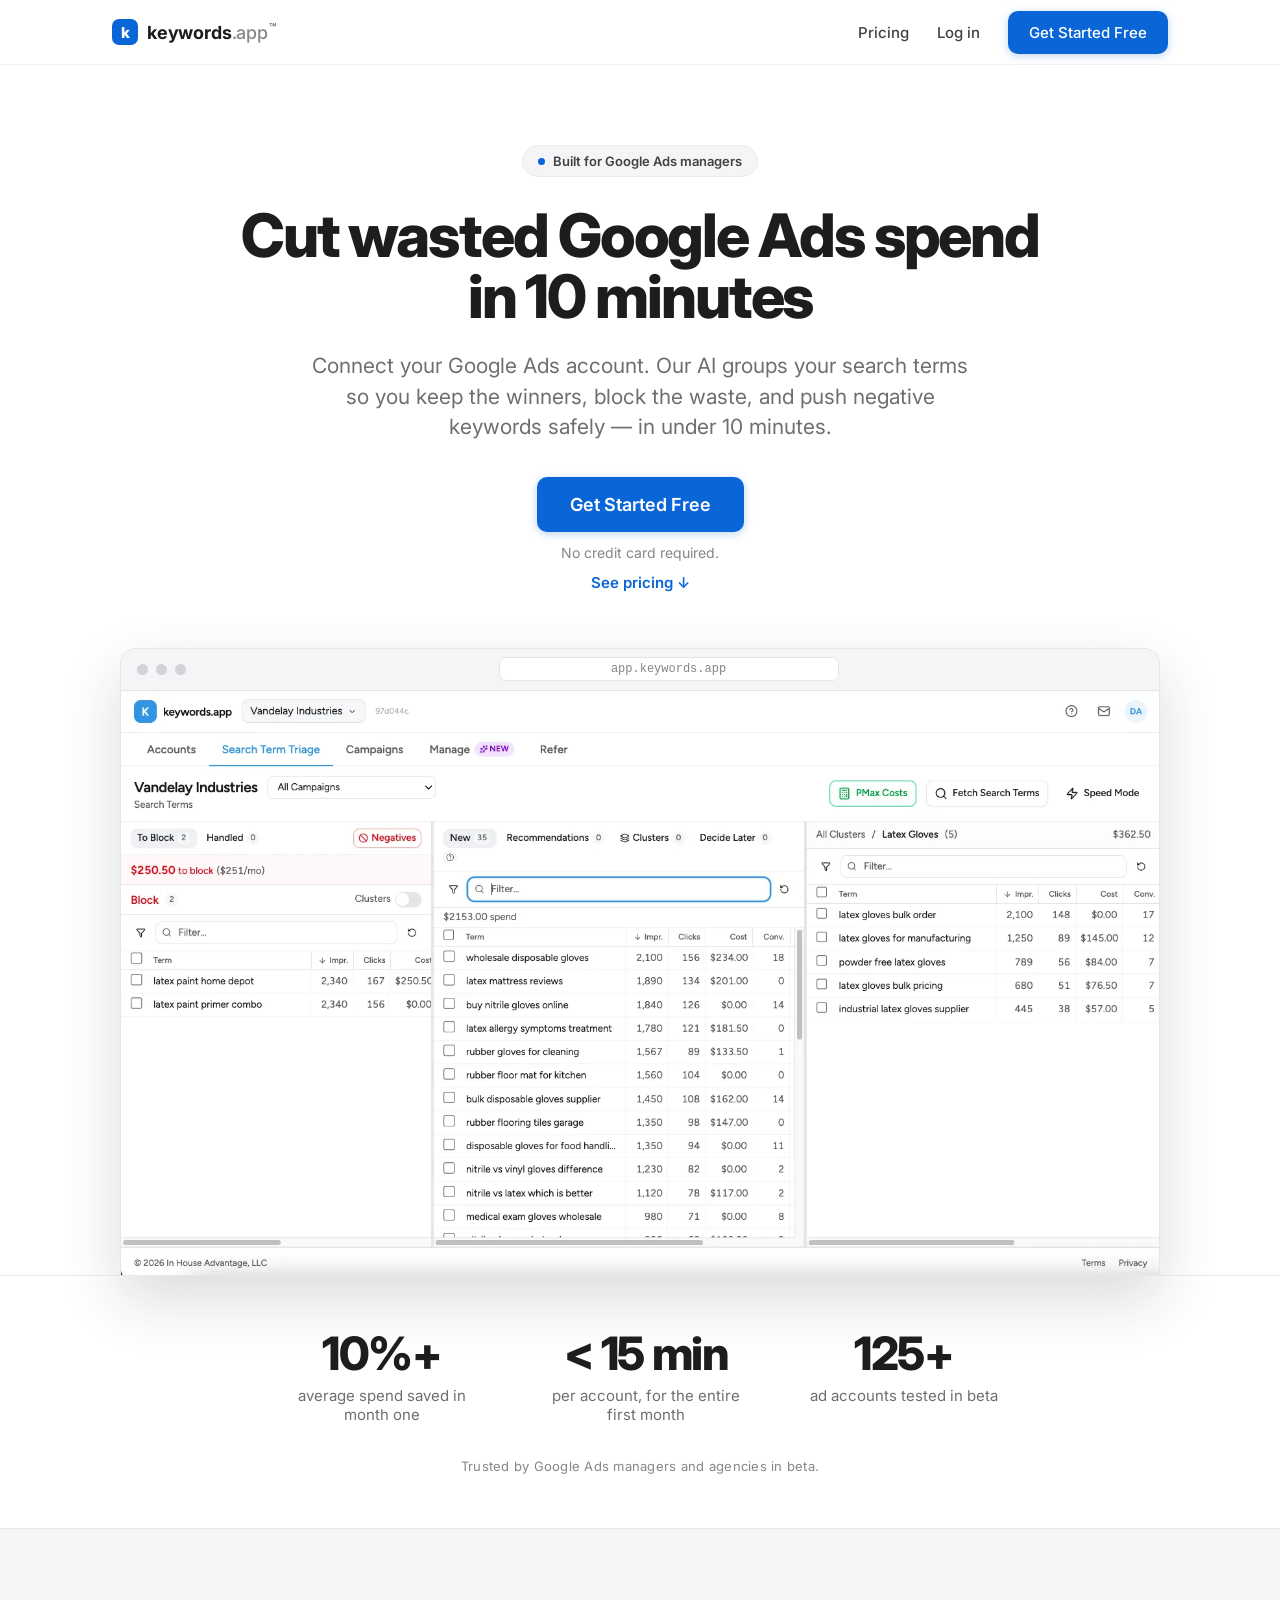
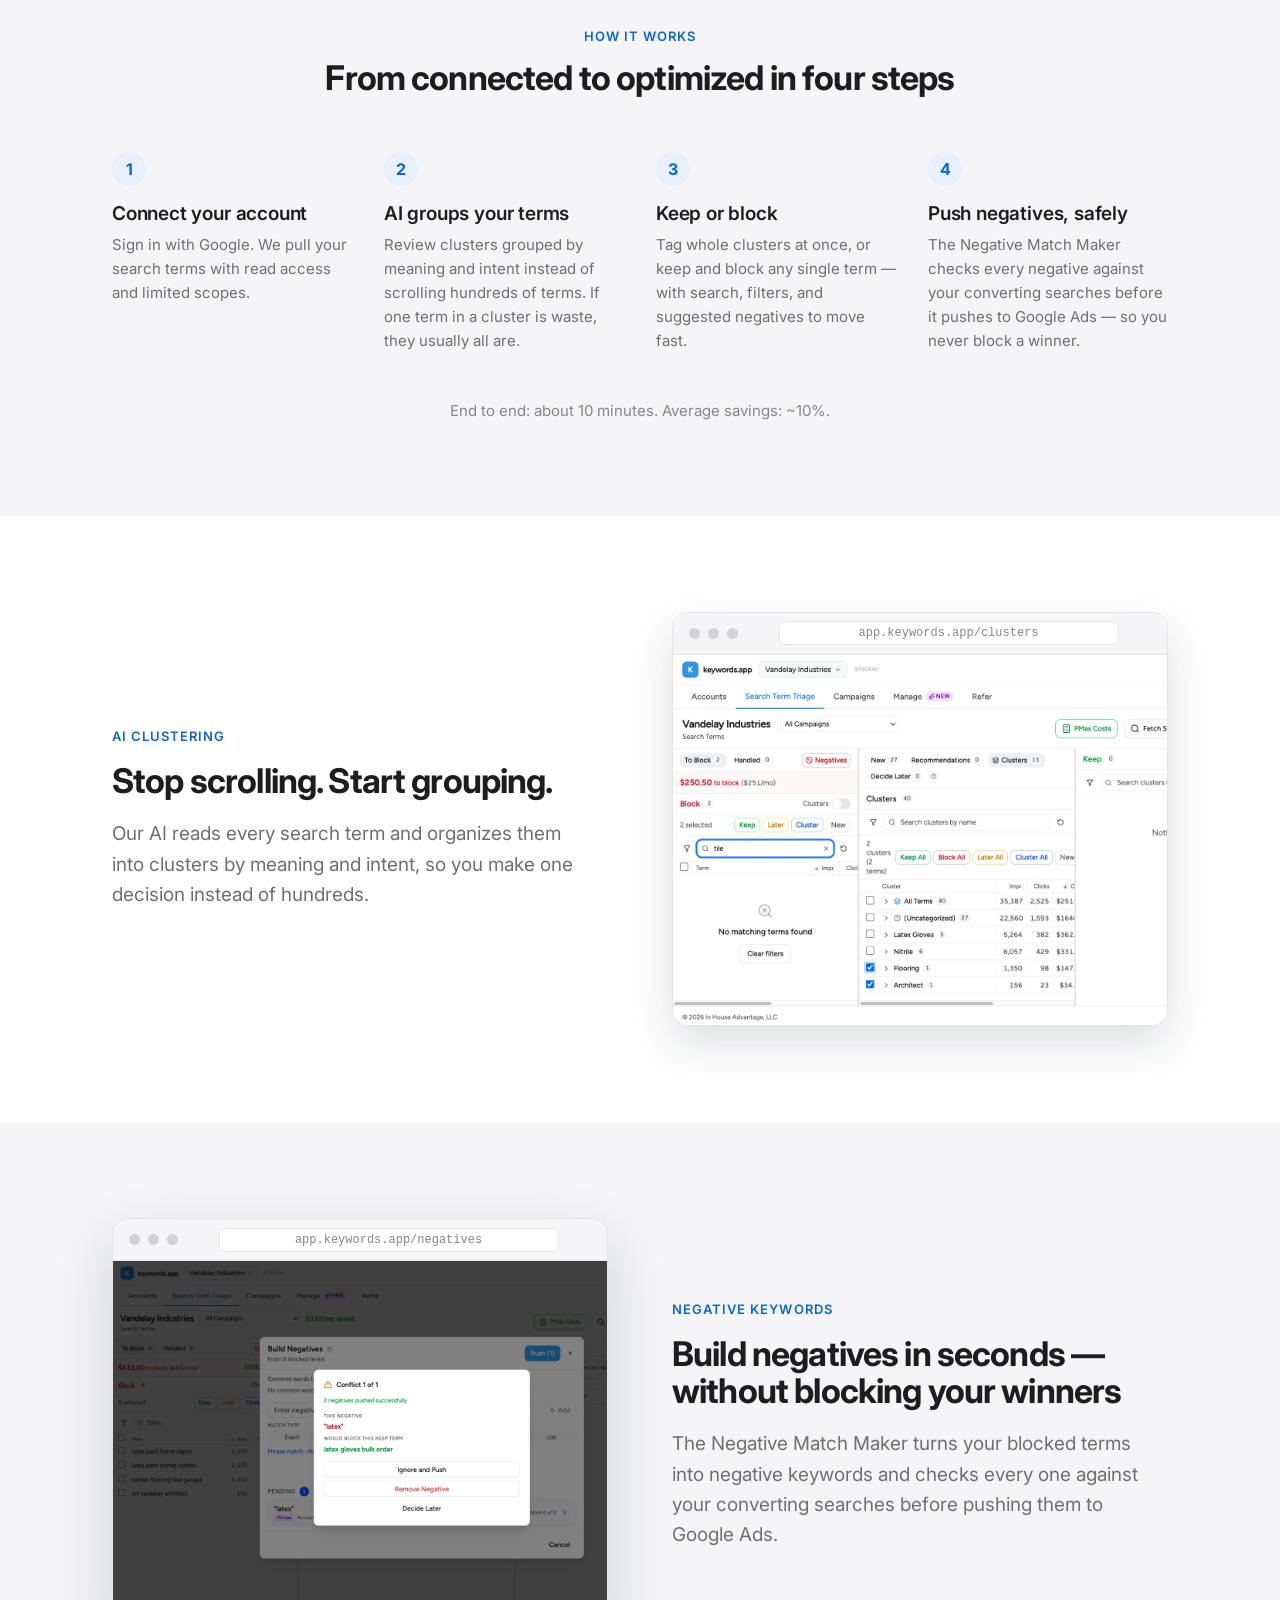
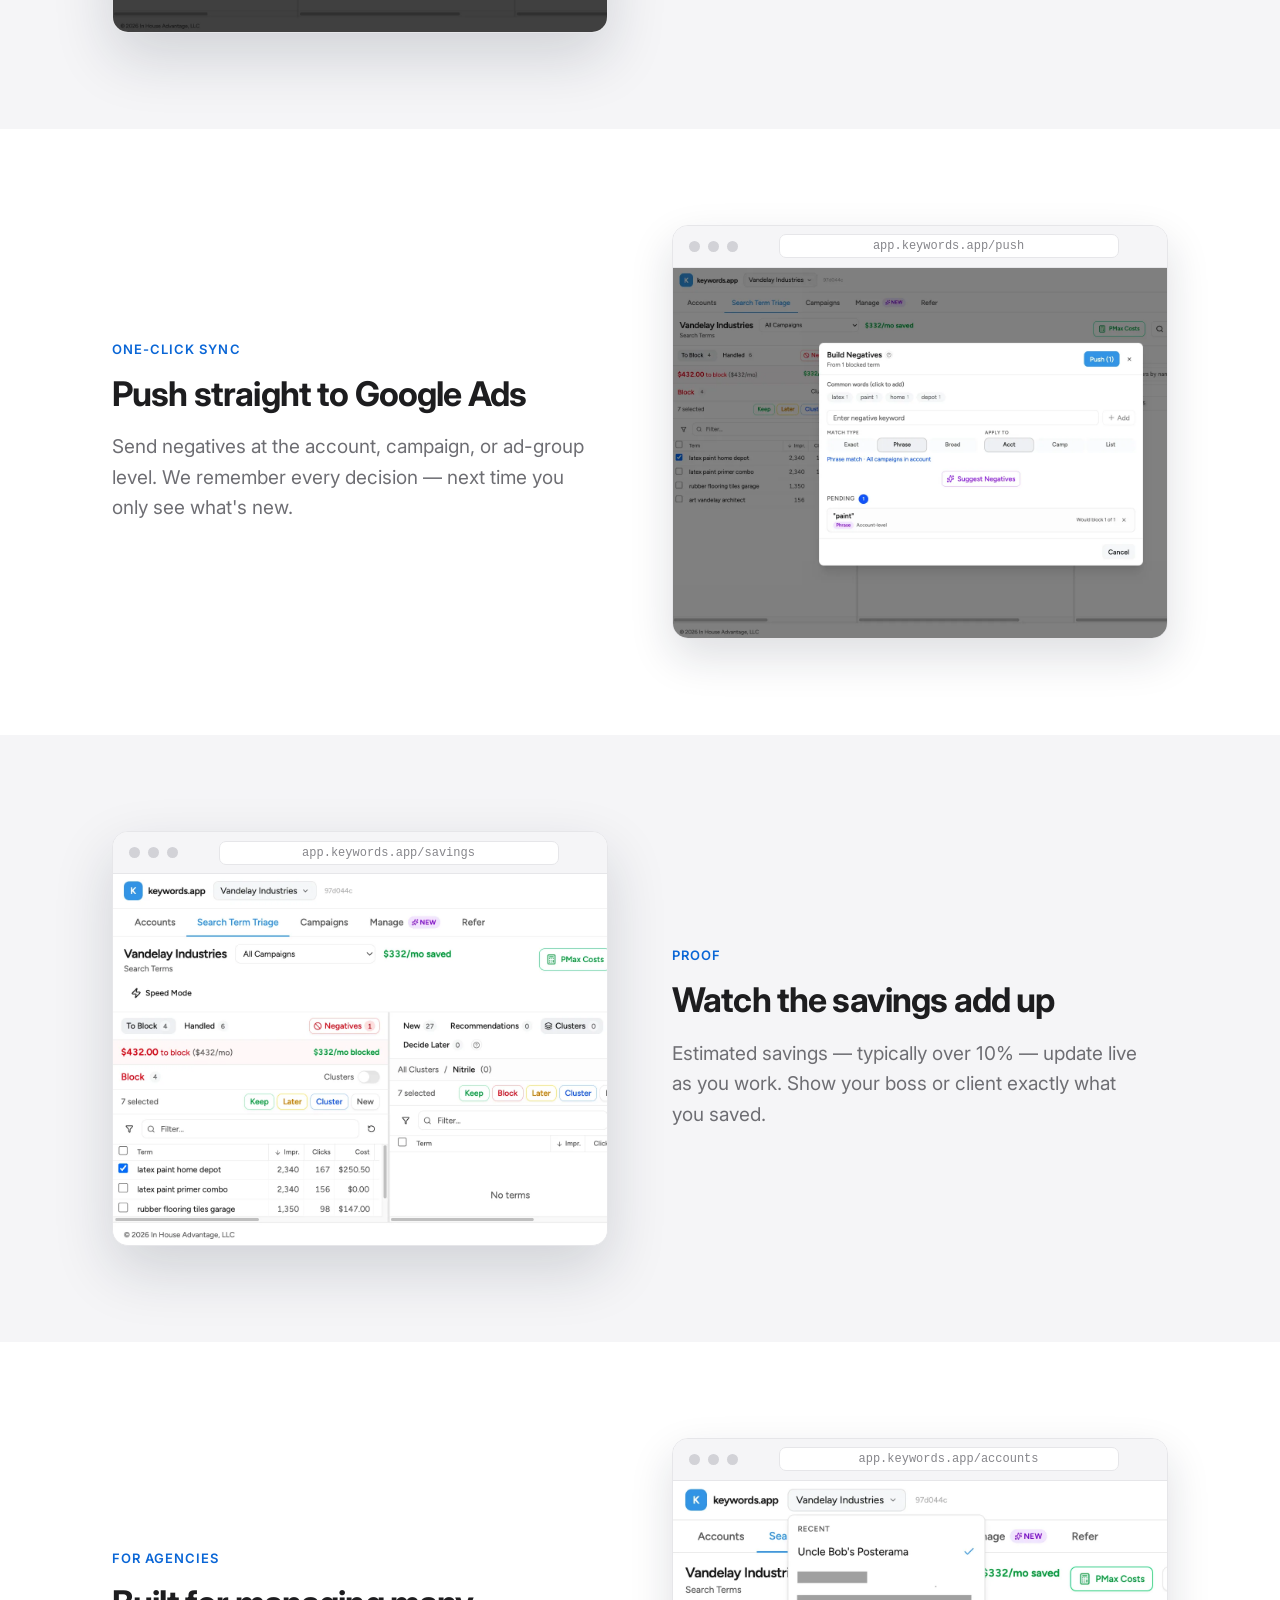
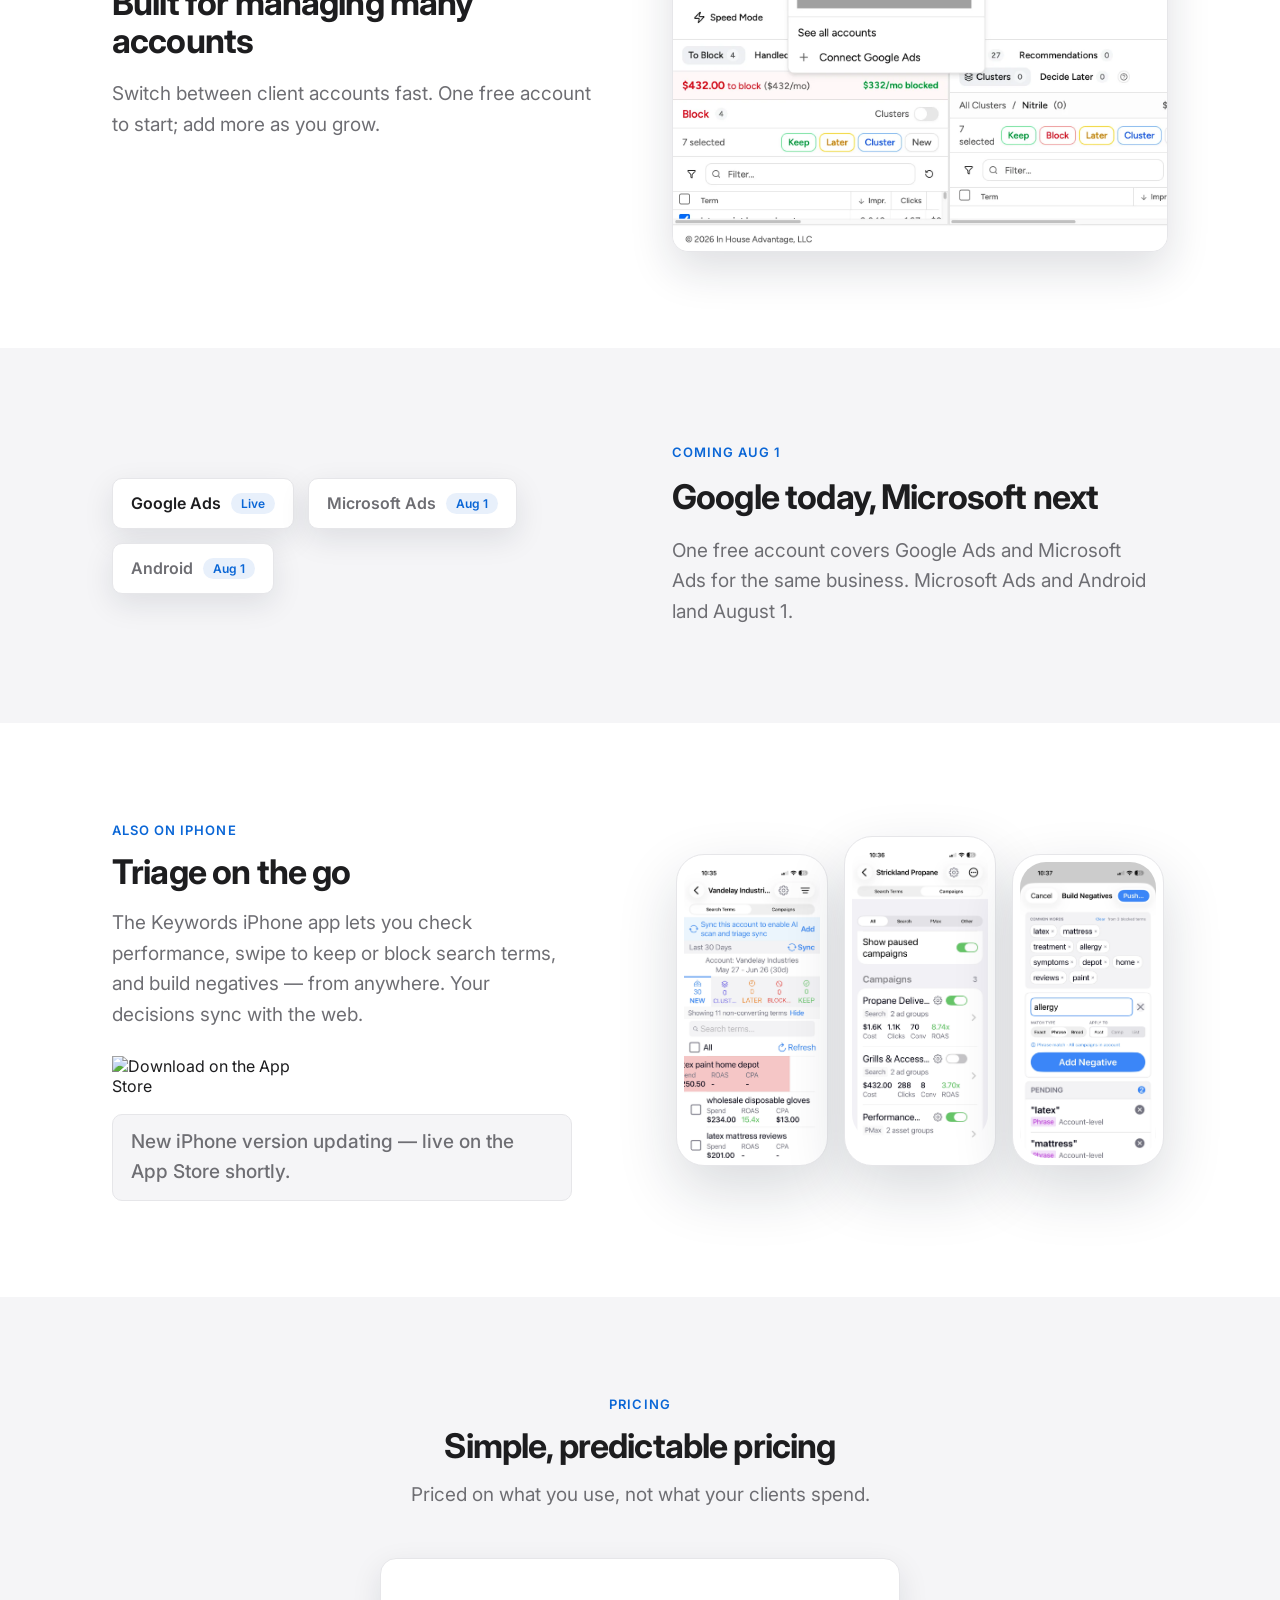
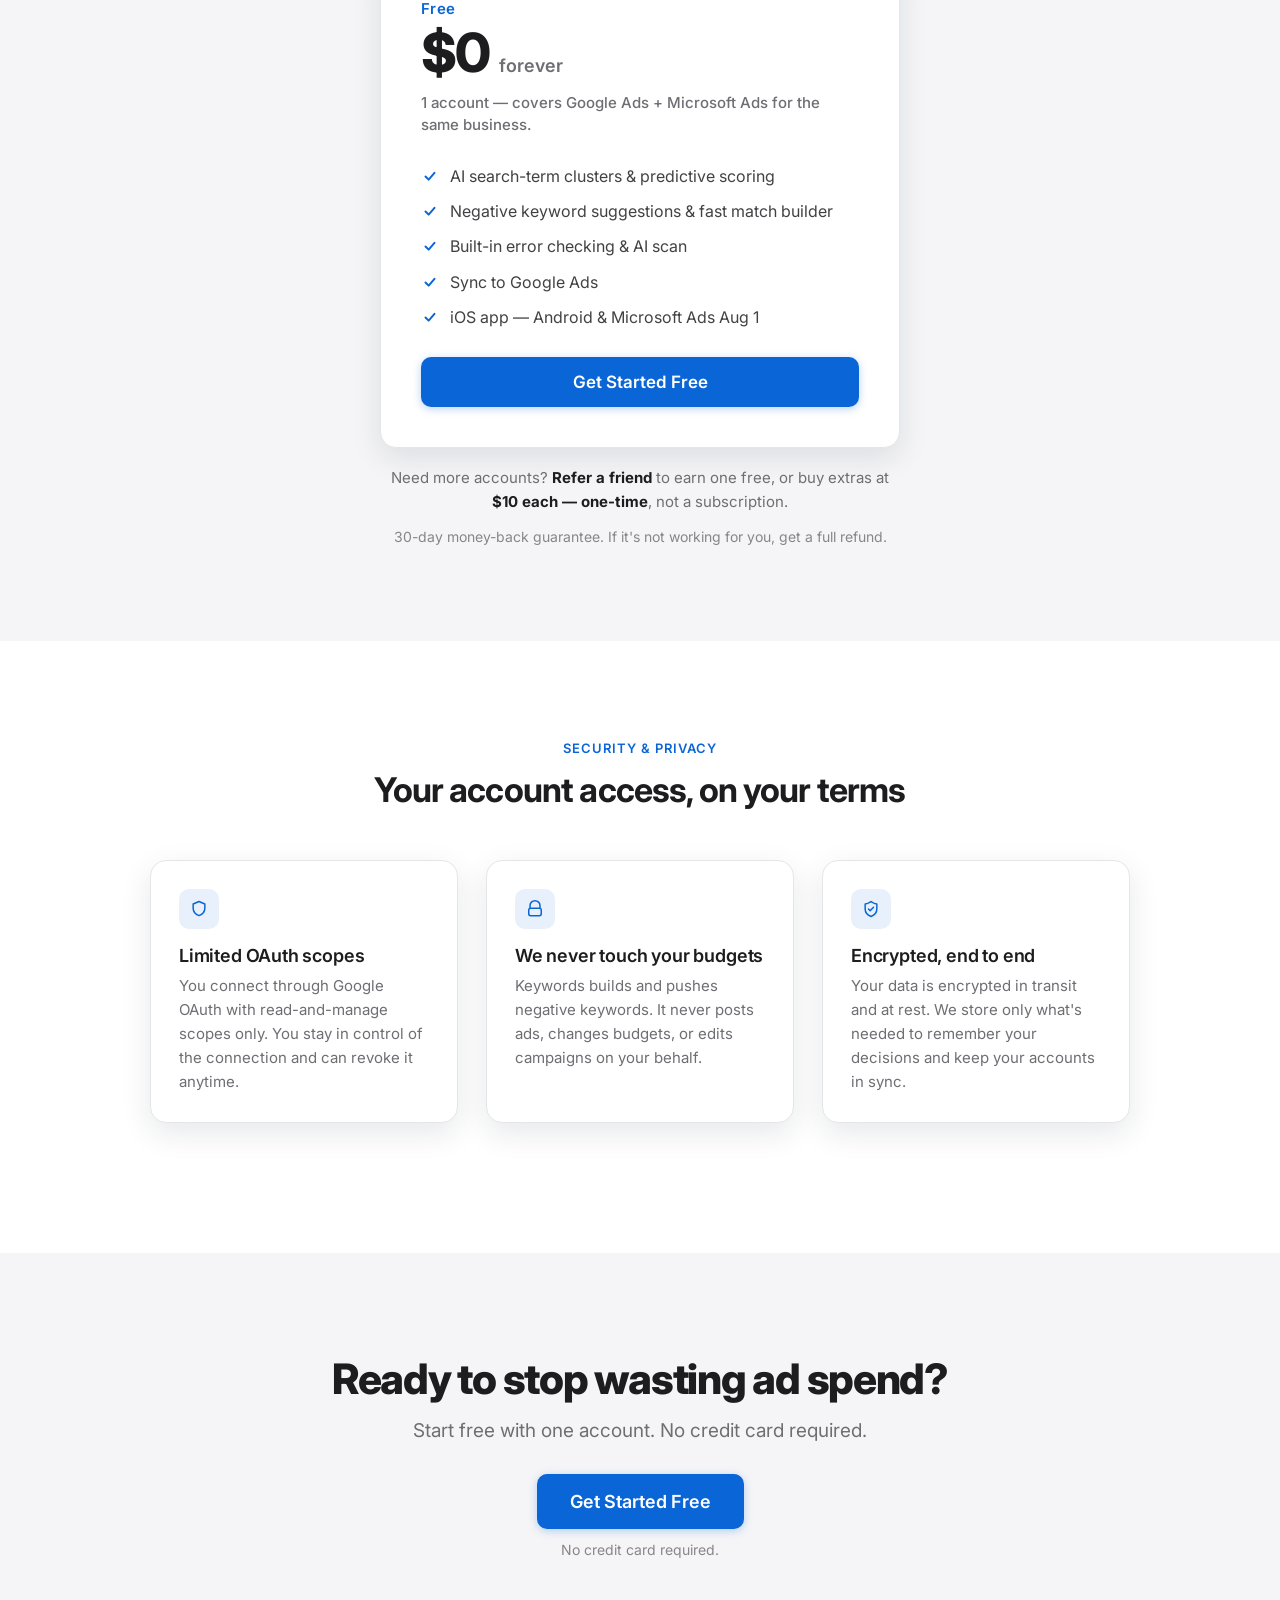
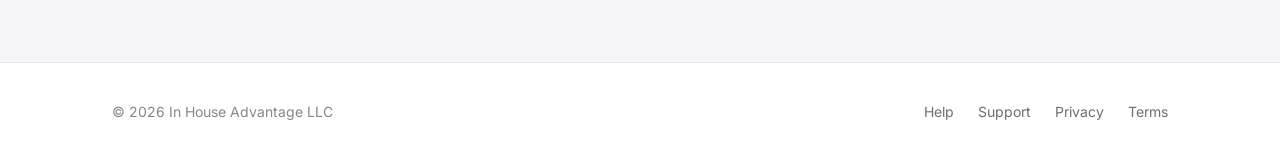
==== commit cbb335b1: "Enlarge header ™; document Actions deploy switch - Bump .brand .tm from 9px→12px (soft→muted) so the" ====
--- a/index.html
+++ b/index.html
@@ -92,7 +92,7 @@
     display:flex;align-items:center;justify-content:center;color:#fff;font-weight:800;font-size:15px;
   }
   .brand .tld{color:var(--soft);font-weight:500;}
-  .brand .tm{font-size:9px;font-weight:600;color:var(--soft);vertical-align:super;line-height:0;margin-left:1px;}
+  .brand .tm{font-size:12px;font-weight:600;color:var(--muted);vertical-align:super;line-height:0;margin-left:1px;}
   .nav-links{display:flex;align-items:center;gap:28px;}
   .nav-links a{font-size:15px;font-weight:500;color:var(--body);}
   .nav-links a:hover{color:var(--ink);}
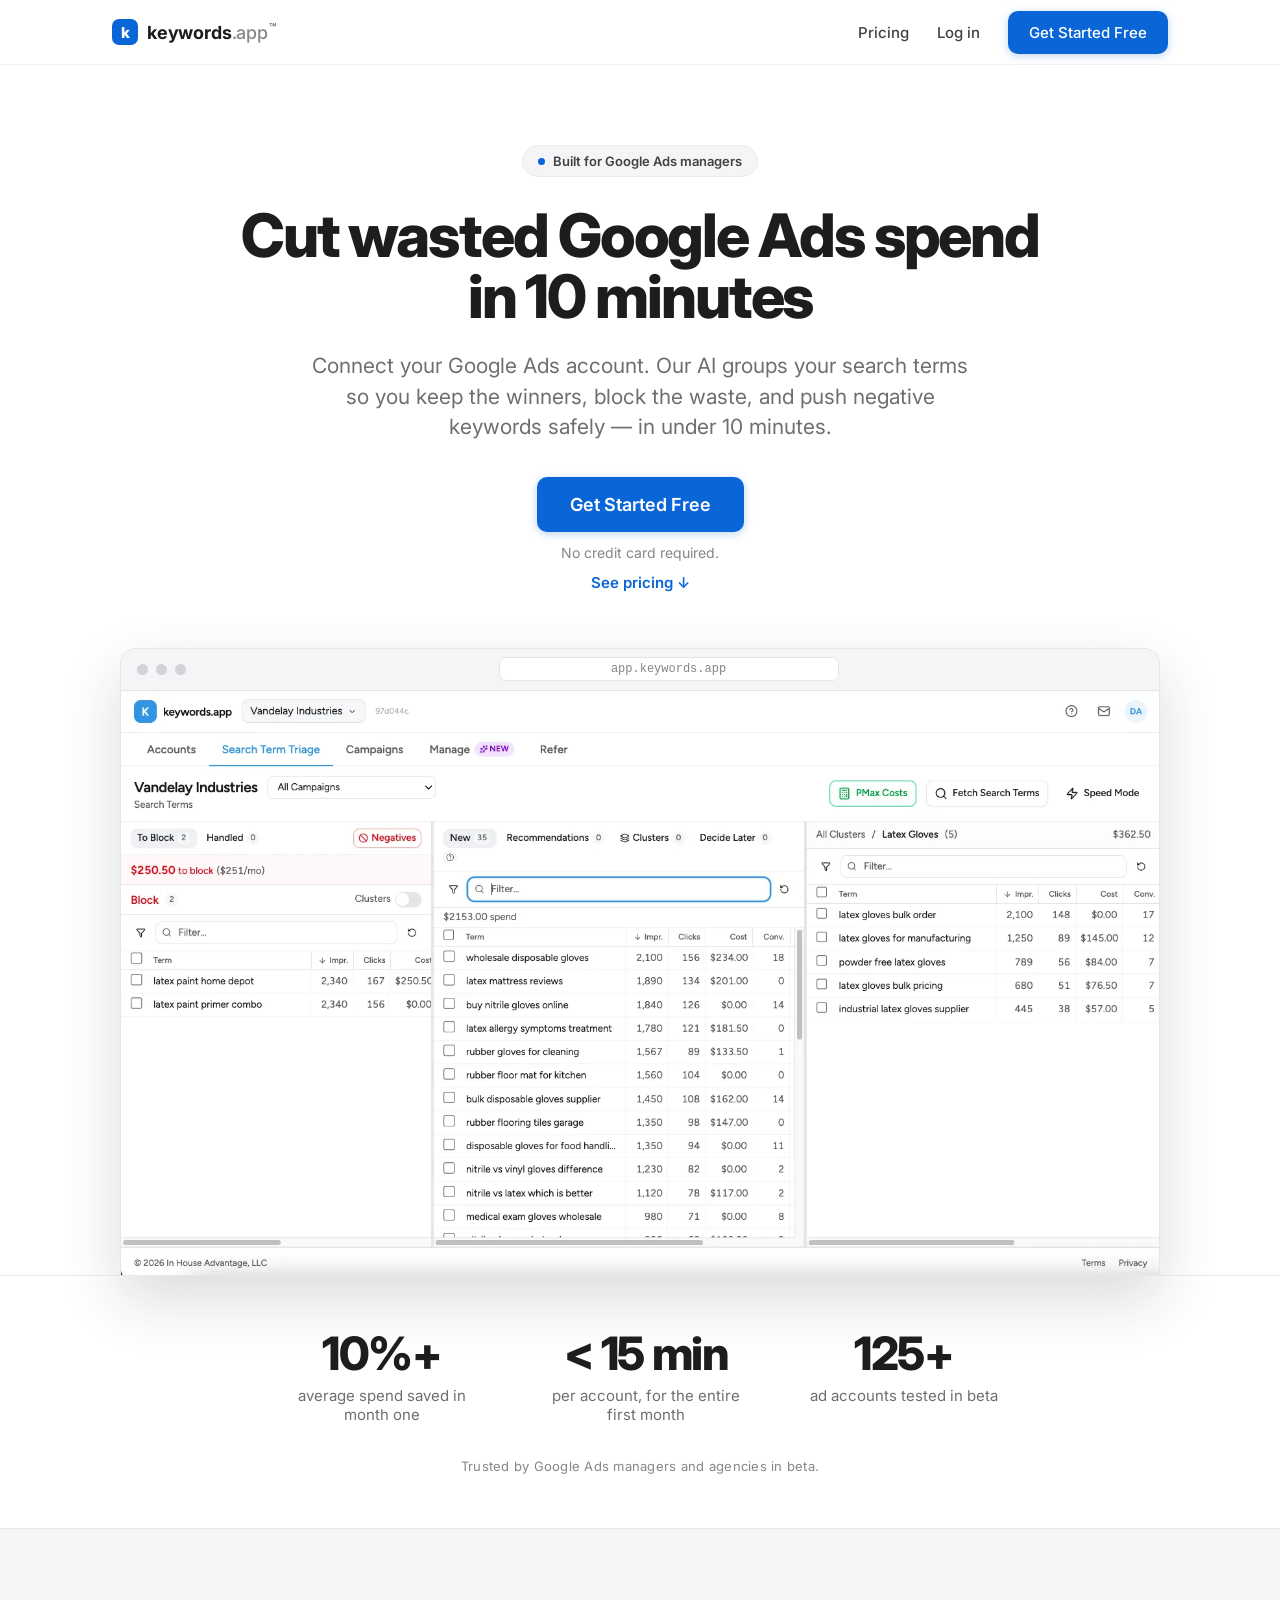
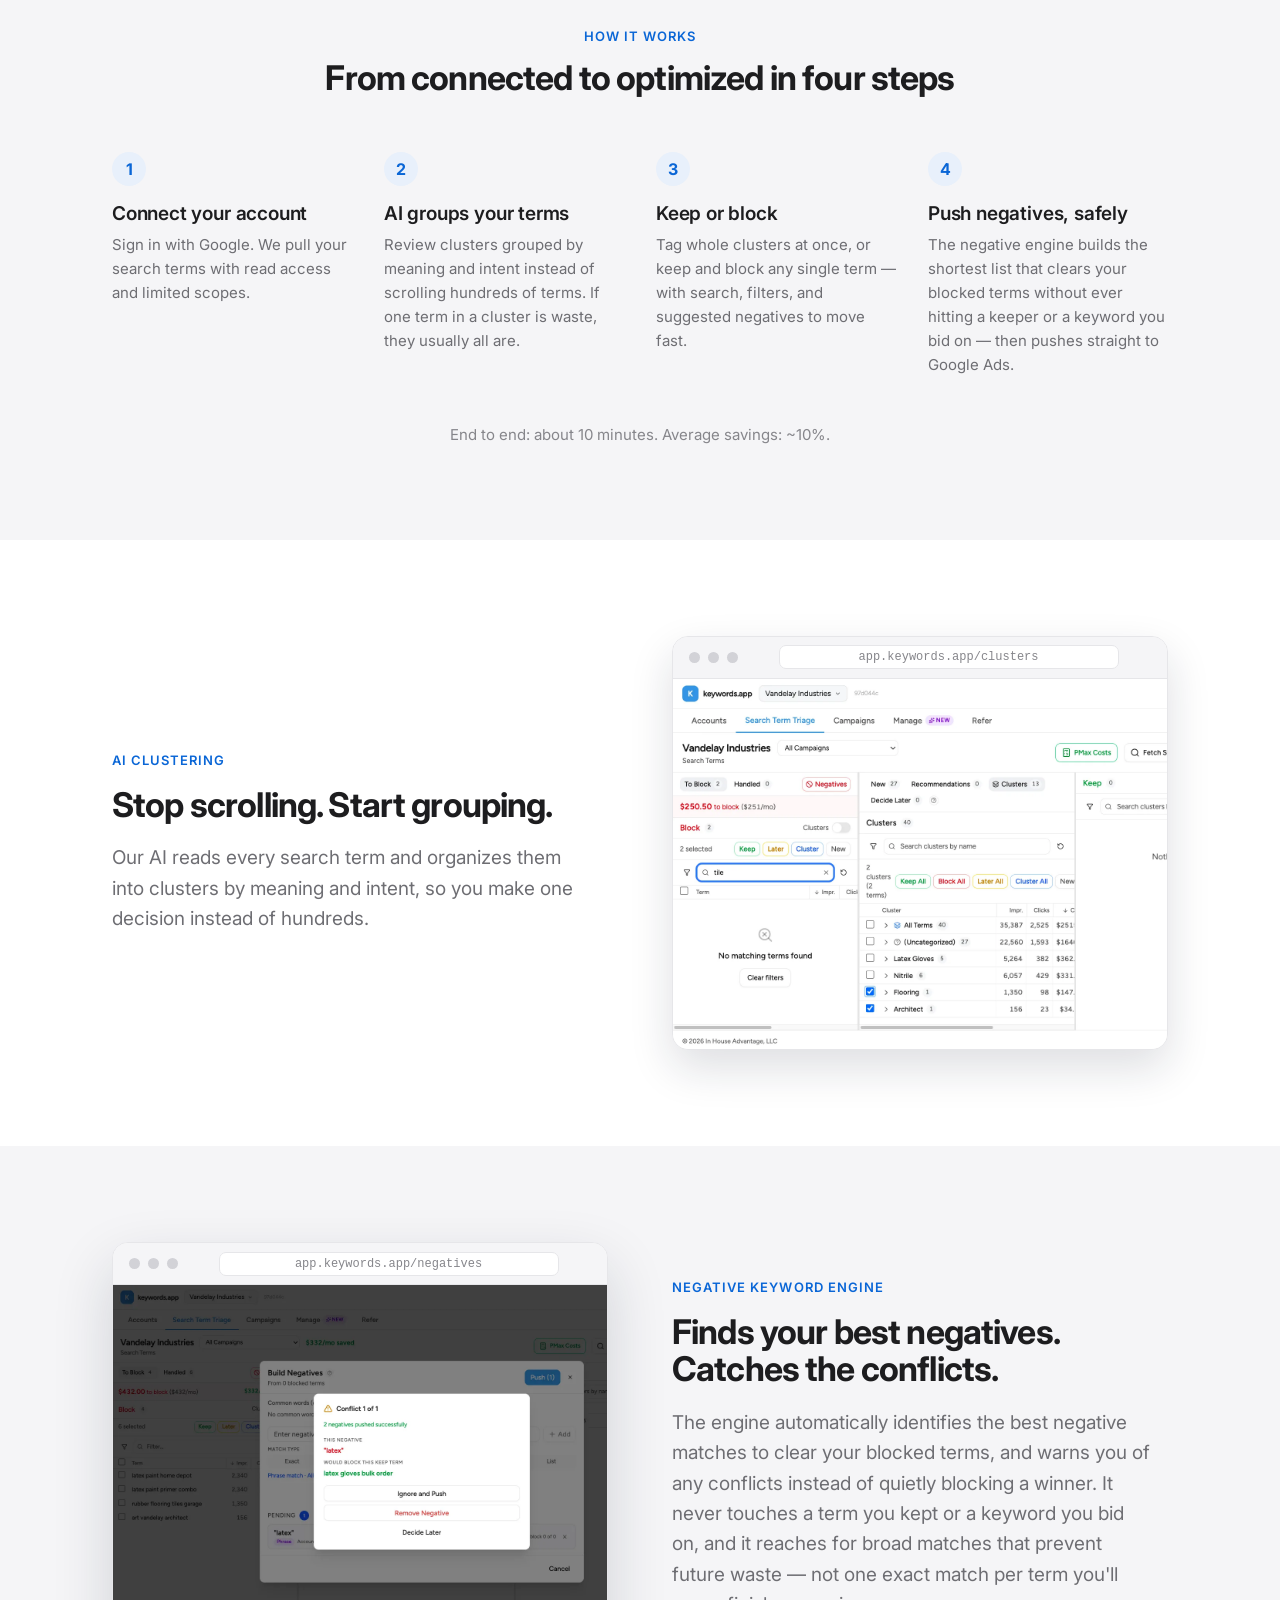
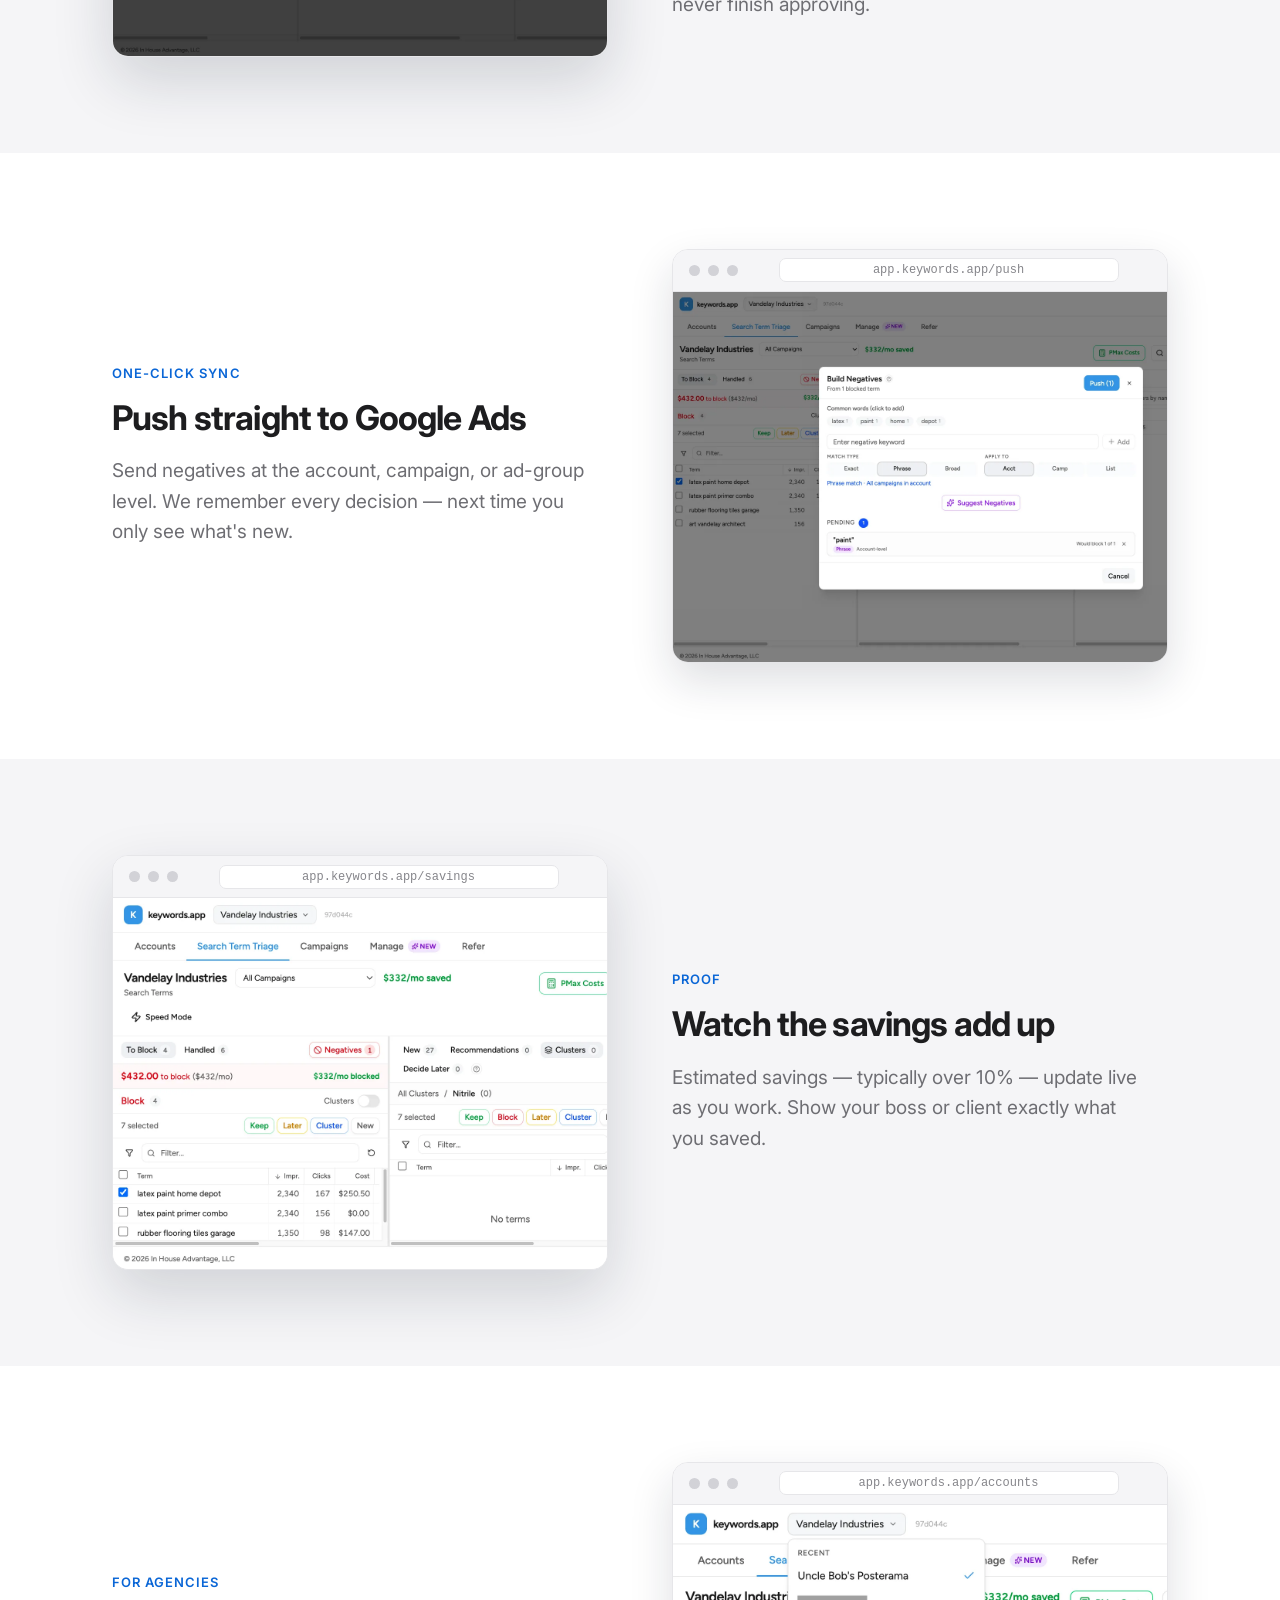
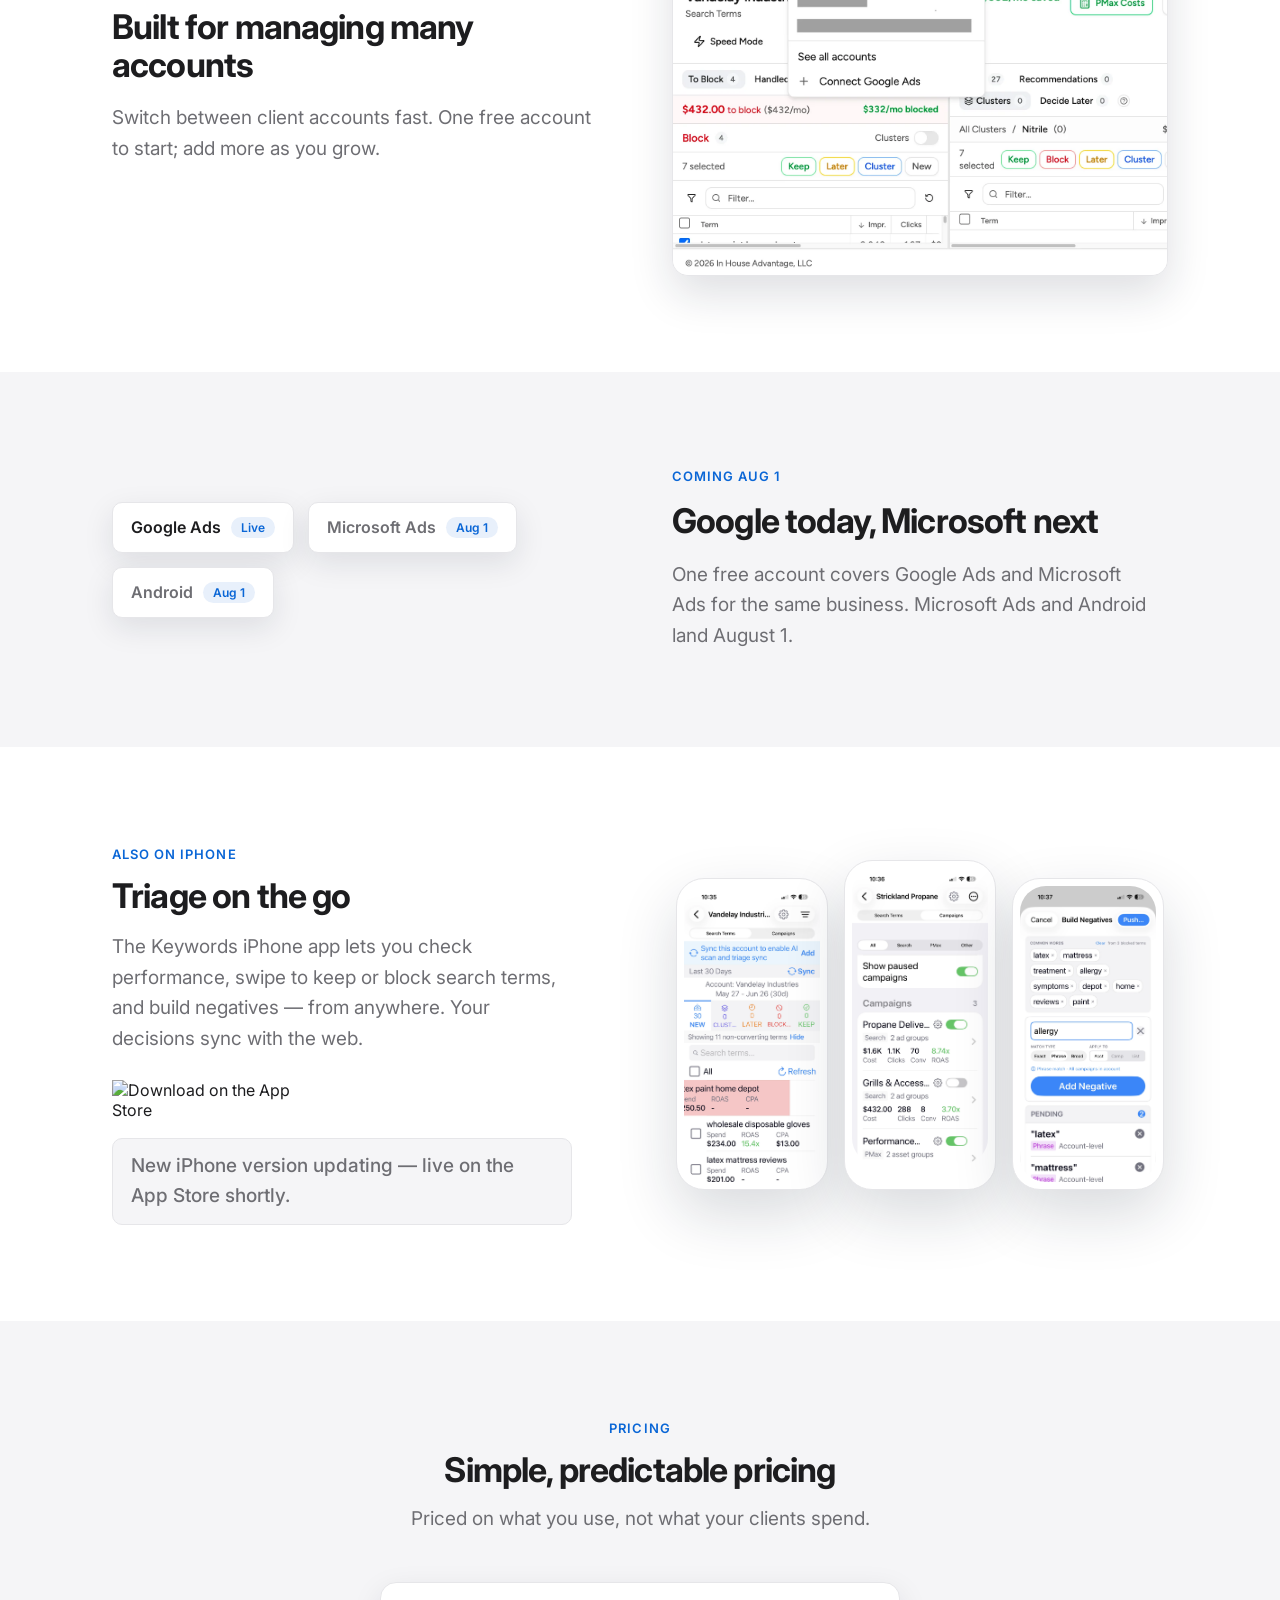
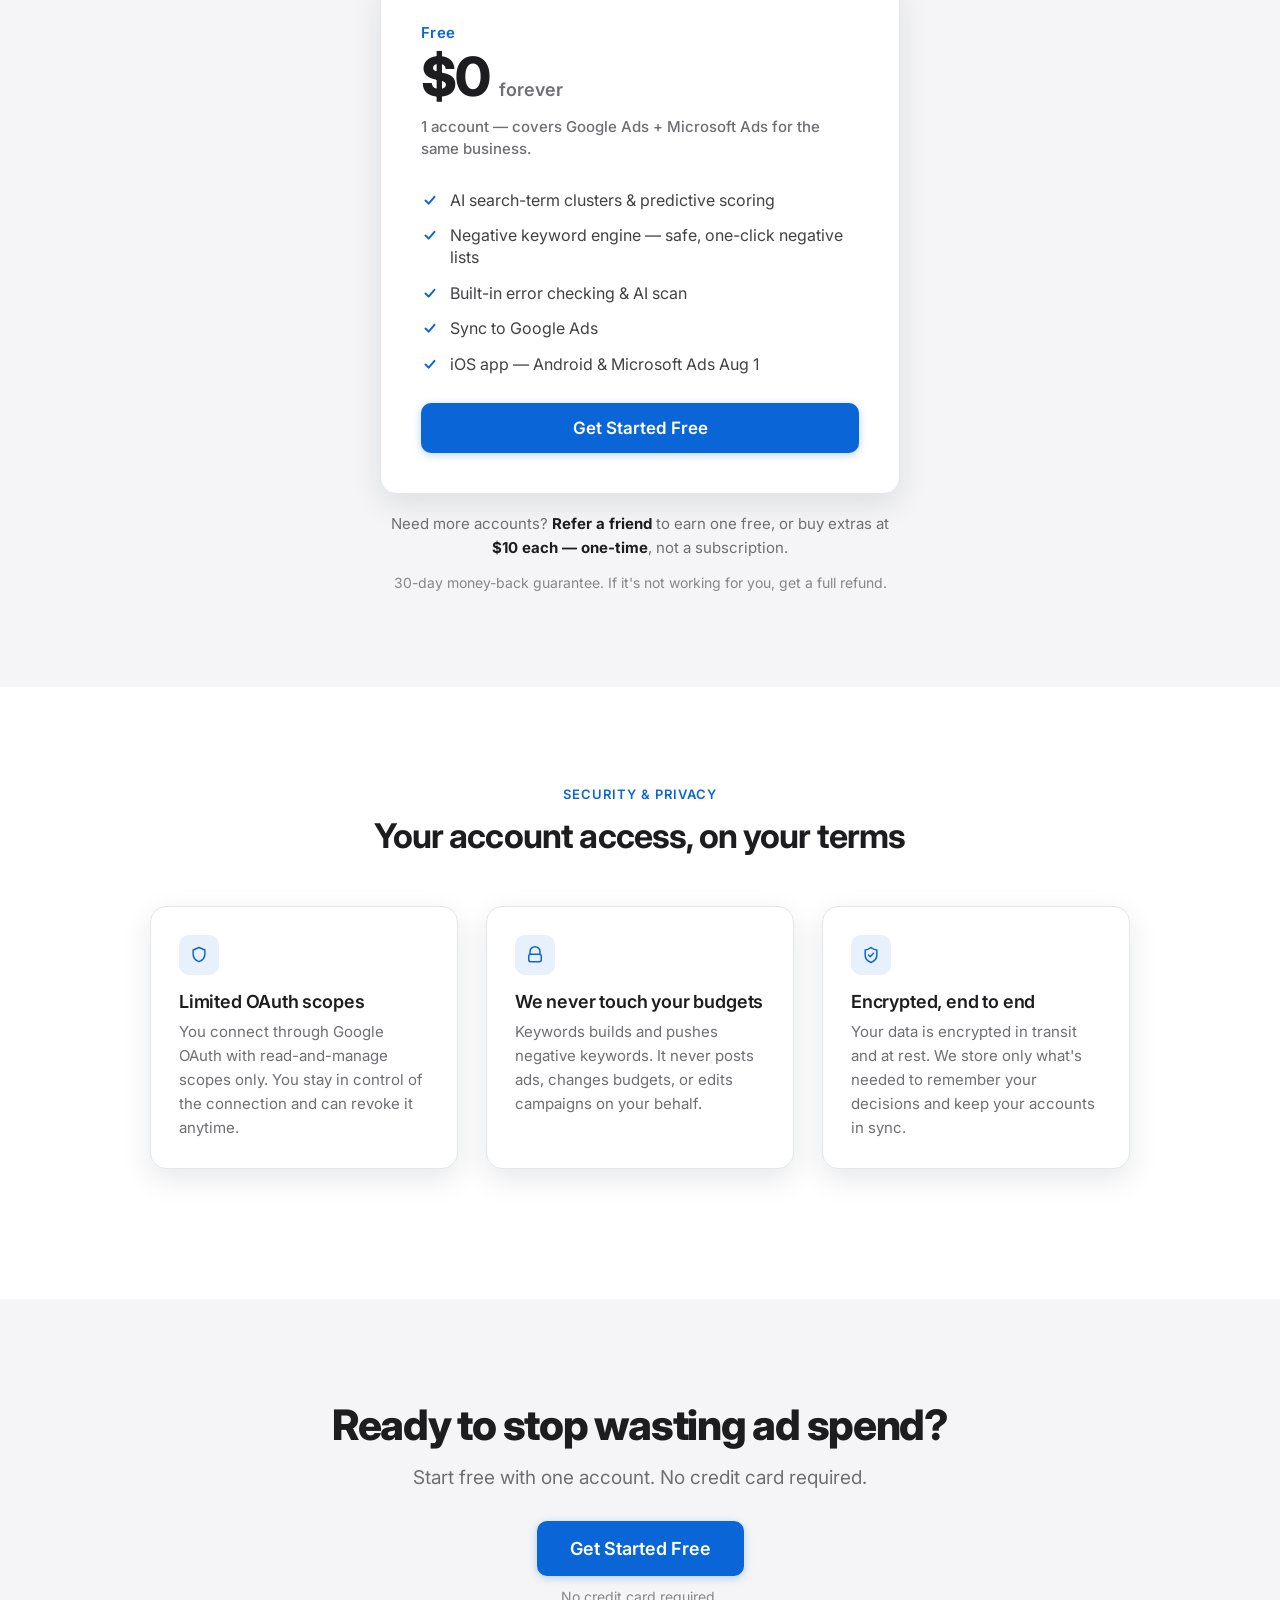
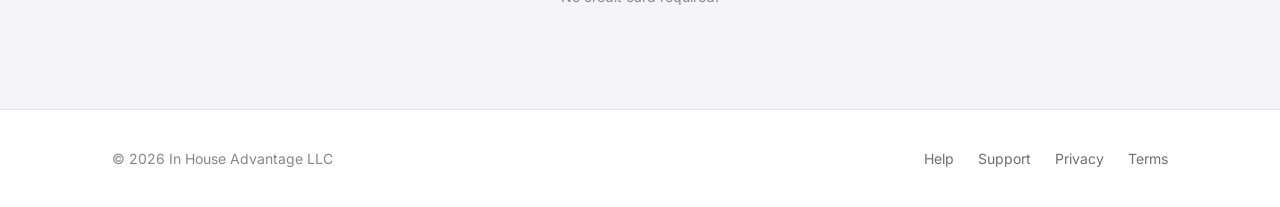
==== commit c5b88adf: "Update negatives copy for the new Negative Keyword Engine (#9) Founder-approved verbatim copy for th" ====
--- a/index.html
+++ b/index.html
@@ -424,7 +424,7 @@
           <div class="step">
             <div class="n">4</div>
             <h3>Push negatives, safely</h3>
-            <p>The Negative Match Maker checks every negative against your converting searches before it pushes to Google Ads — so you never block a winner.</p>
+            <p>The negative engine builds the shortest list that clears your blocked terms without ever hitting a keeper or a keyword you bid on — then pushes straight to Google Ads.</p>
           </div>
         </div>
         <p class="foot">End to end: about 10 minutes. Average savings: ~10%.</p>
@@ -454,9 +454,9 @@
     <section class="feature feature--reverse band-gray reveal">
       <div class="wrap grid">
         <div class="fcopy">
-          <div class="label">Negative keywords</div>
-          <h2>Build negatives in seconds — without blocking your winners</h2>
-          <p>The Negative Match Maker turns your blocked terms into negative keywords and checks every one against your converting searches before pushing them to Google Ads.</p>
+          <div class="label">Negative keyword engine</div>
+          <h2>Finds your best negatives. Catches the conflicts.</h2>
+          <p>The engine automatically identifies the best negative matches to clear your blocked terms, and warns you of any conflicts instead of quietly blocking a winner. It never touches a term you kept or a keyword you bid on, and it reaches for broad matches that prevent future waste — not one exact match per term you'll never finish approving.</p>
         </div>
         <div class="fshot browser on-gray">
           <div class="bar">
@@ -464,7 +464,7 @@
             <span class="url">app.keywords.app/negatives</span>
           </div>
           <img src="web-negatives.webp" width="1280" height="960"
-               alt="Negative Match Maker checking negatives against converting search terms" loading="lazy">
+               alt="The negative keyword engine's suggested negatives, with conflict checks against kept terms and bid keywords" loading="lazy">
         </div>
       </div>
     </section>
@@ -594,7 +594,7 @@
           </div>
           <ul class="feats">
             <li><svg width="18" height="18" viewBox="0 0 20 20" fill="none"><path d="M5 10.5l3.5 3.5L15 6.5" stroke="currentColor" stroke-width="2.2" stroke-linecap="round" stroke-linejoin="round"/></svg>AI search-term clusters &amp; predictive scoring</li>
-            <li><svg width="18" height="18" viewBox="0 0 20 20" fill="none"><path d="M5 10.5l3.5 3.5L15 6.5" stroke="currentColor" stroke-width="2.2" stroke-linecap="round" stroke-linejoin="round"/></svg>Negative keyword suggestions &amp; fast match builder</li>
+            <li><svg width="18" height="18" viewBox="0 0 20 20" fill="none"><path d="M5 10.5l3.5 3.5L15 6.5" stroke="currentColor" stroke-width="2.2" stroke-linecap="round" stroke-linejoin="round"/></svg>Negative keyword engine — safe, one-click negative lists</li>
             <li><svg width="18" height="18" viewBox="0 0 20 20" fill="none"><path d="M5 10.5l3.5 3.5L15 6.5" stroke="currentColor" stroke-width="2.2" stroke-linecap="round" stroke-linejoin="round"/></svg>Built-in error checking &amp; AI scan</li>
             <li><svg width="18" height="18" viewBox="0 0 20 20" fill="none"><path d="M5 10.5l3.5 3.5L15 6.5" stroke="currentColor" stroke-width="2.2" stroke-linecap="round" stroke-linejoin="round"/></svg>Sync to Google Ads</li>
             <li><svg width="18" height="18" viewBox="0 0 20 20" fill="none"><path d="M5 10.5l3.5 3.5L15 6.5" stroke="currentColor" stroke-width="2.2" stroke-linecap="round" stroke-linejoin="round"/></svg>iOS app — Android &amp; Microsoft Ads Aug 1</li>
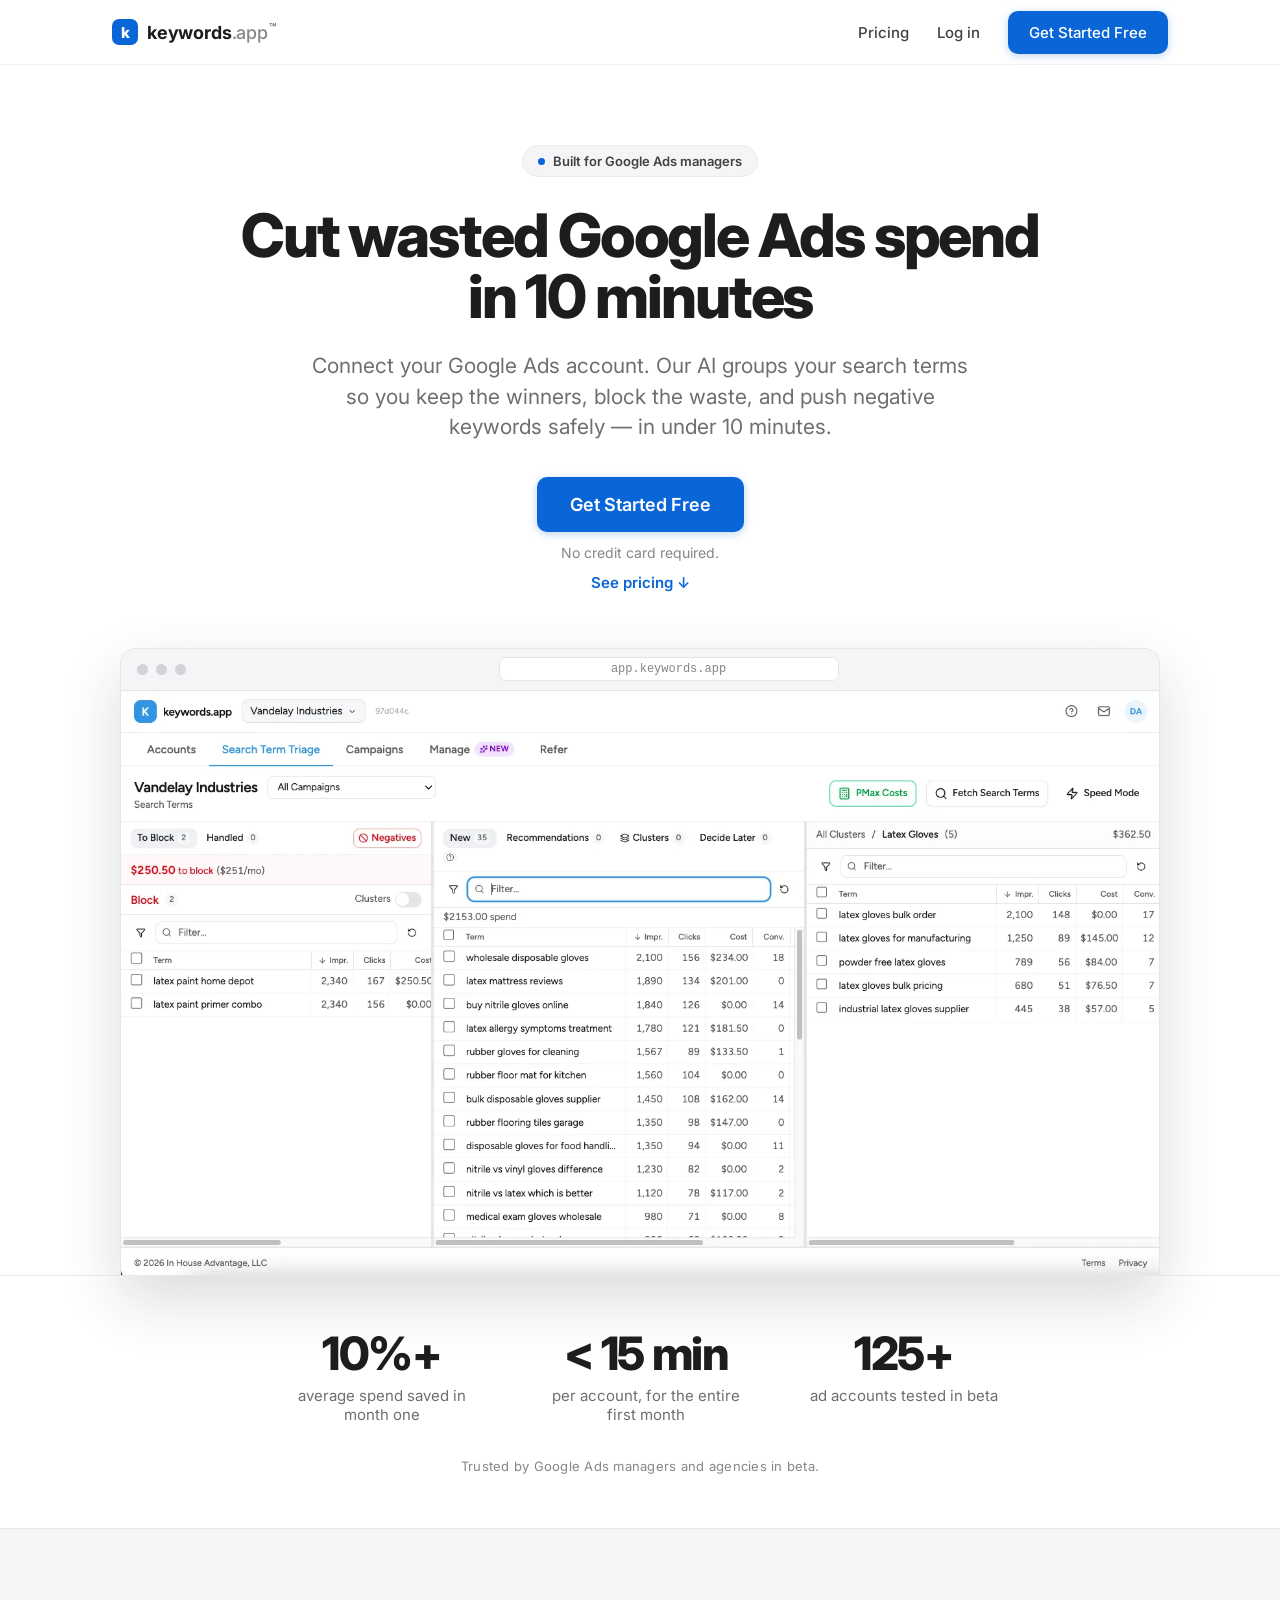
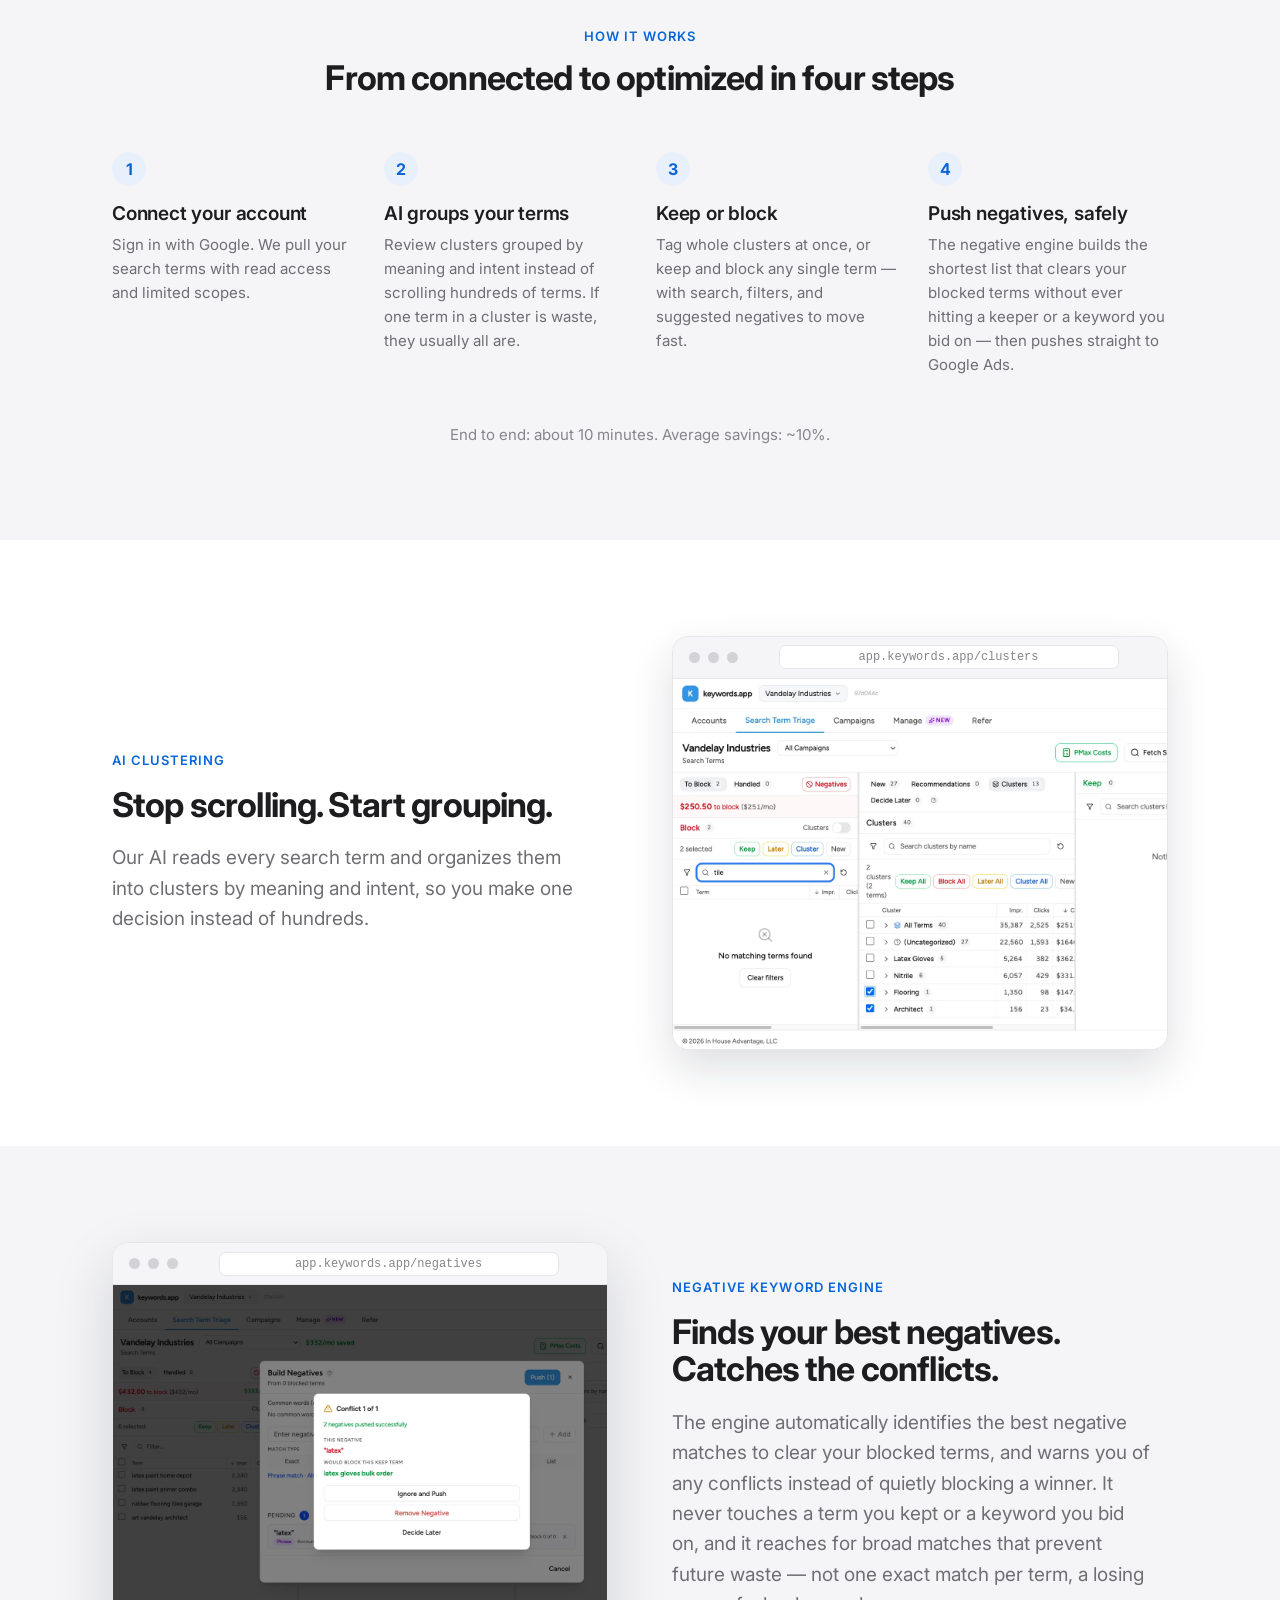
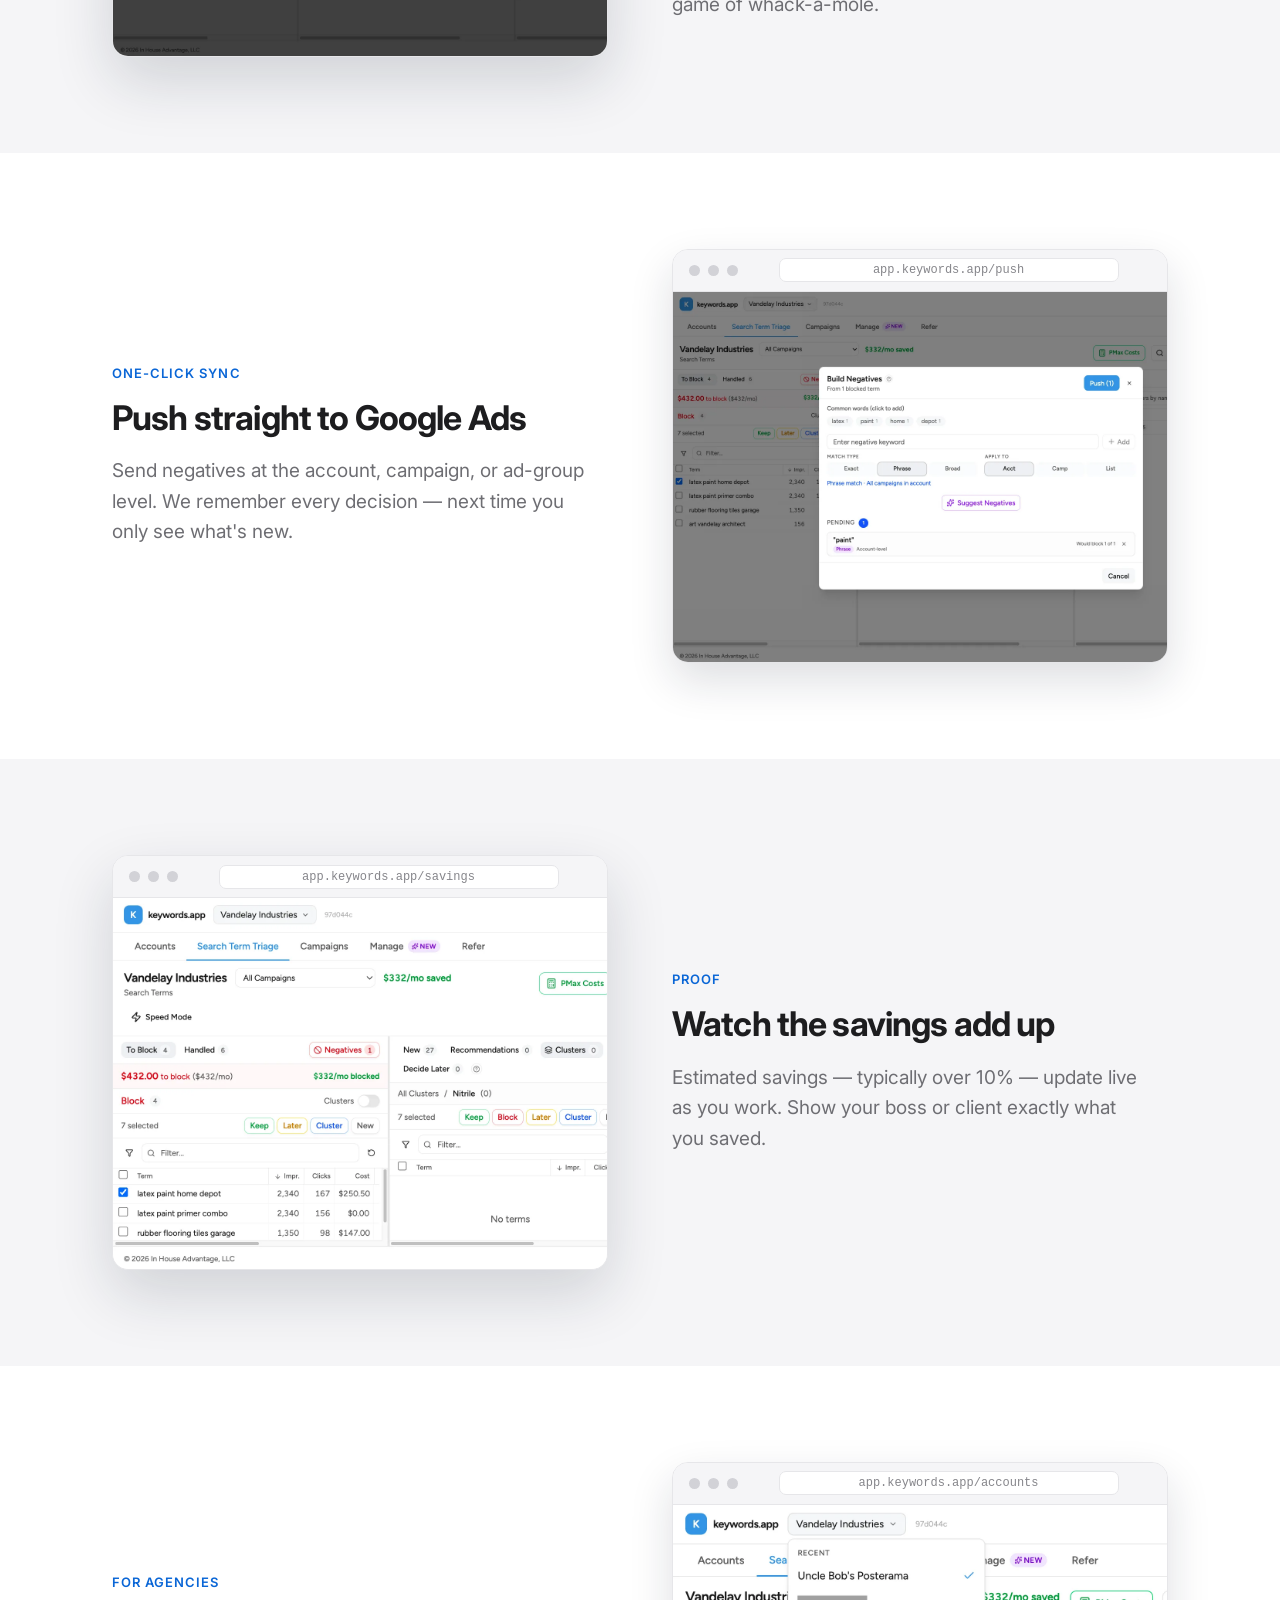
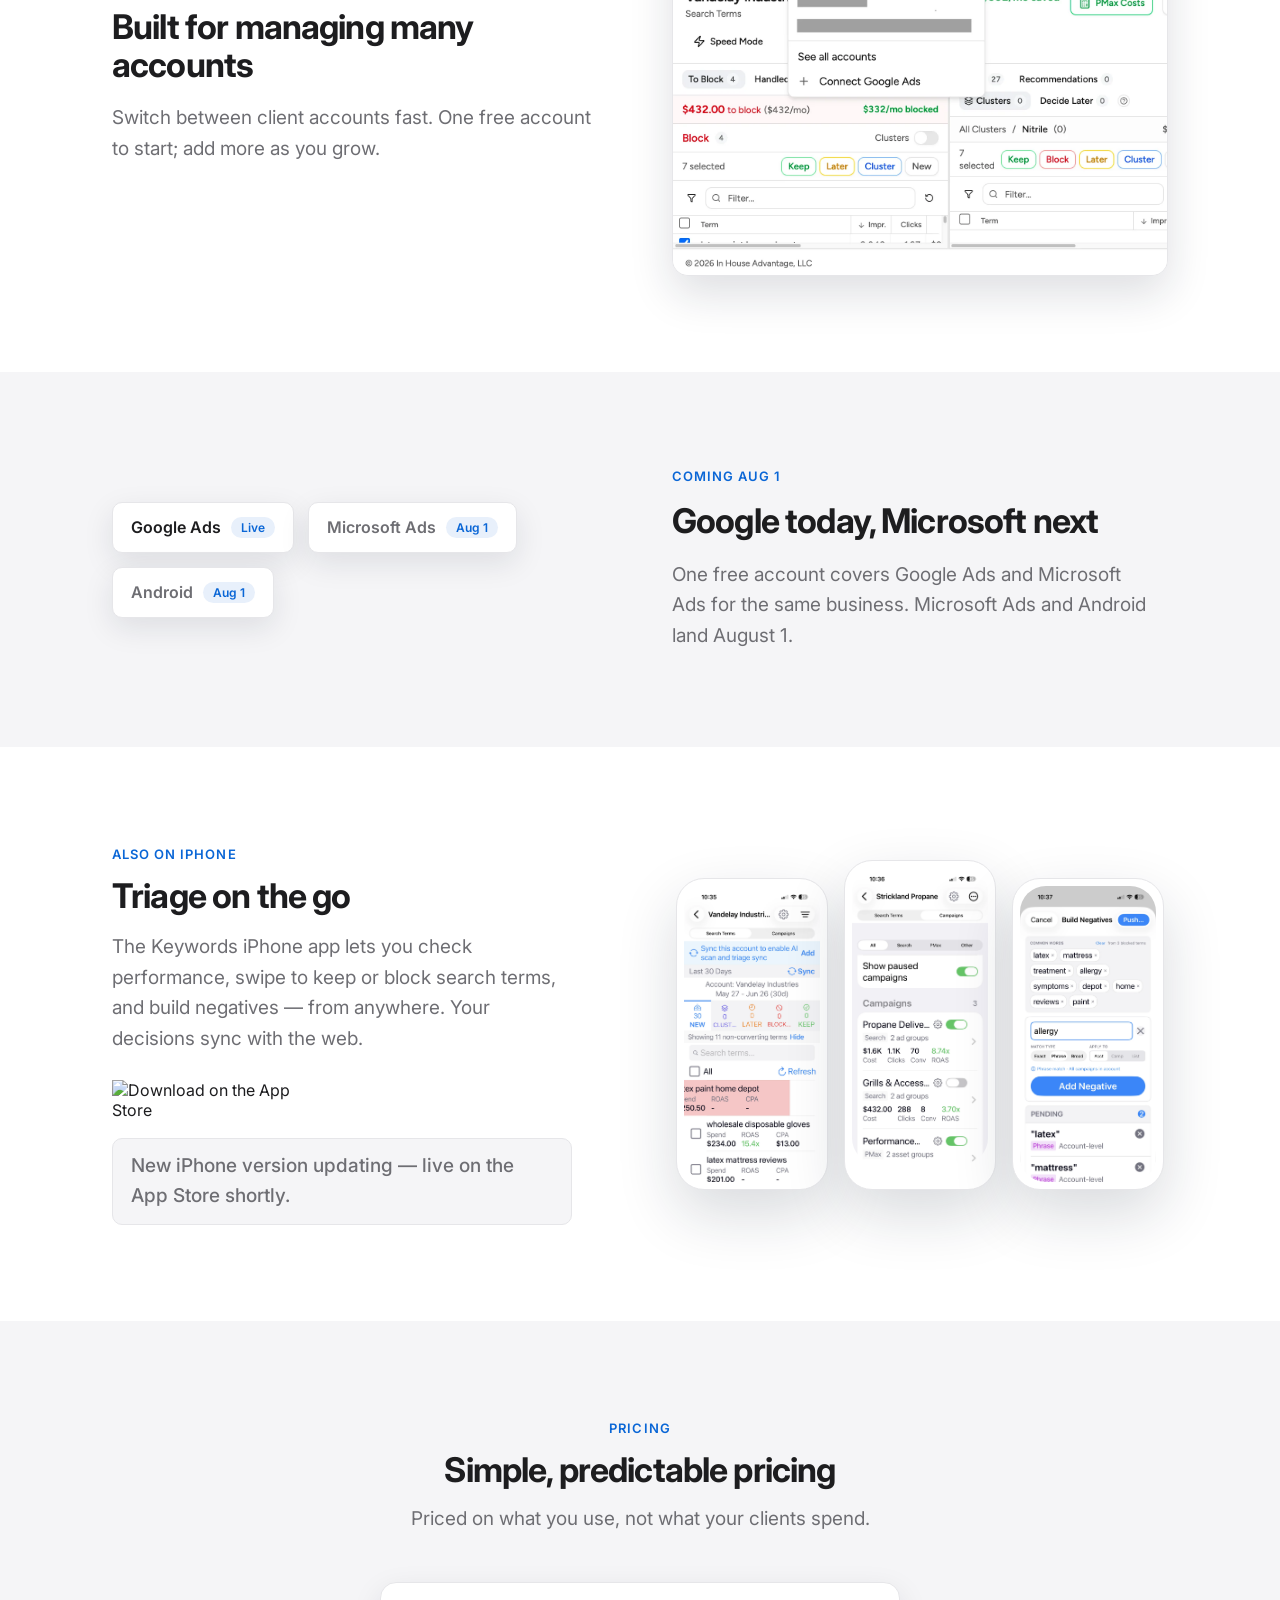
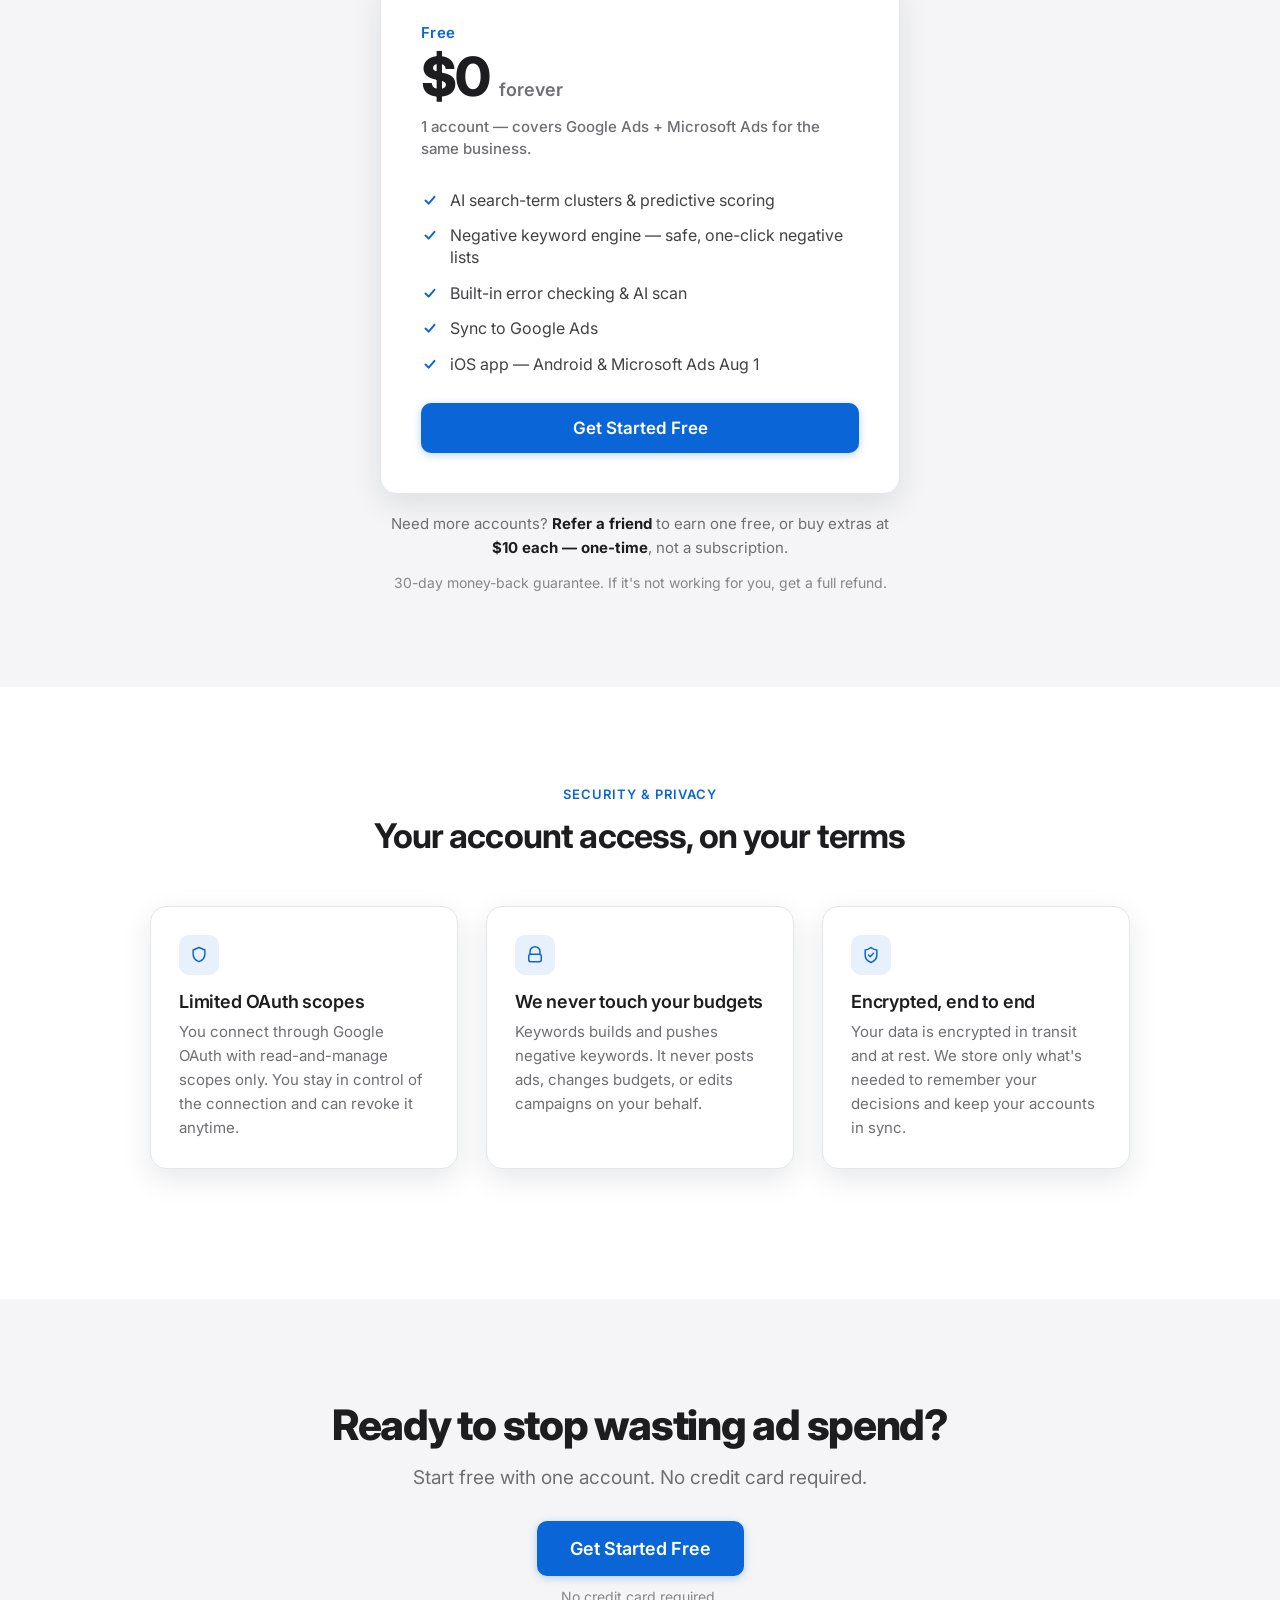
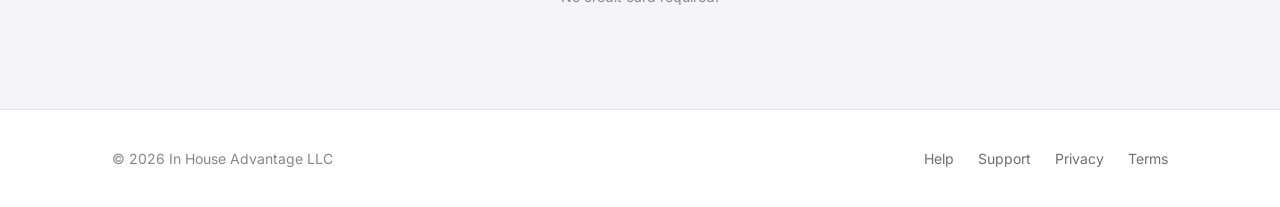
==== commit 036245fb: "Reword negatives body tail to 'a losing game of whack-a-mole' Co-Authored-By: Claude Opus 4.8 (1M co" ====
--- a/index.html
+++ b/index.html
@@ -456,7 +456,7 @@
         <div class="fcopy">
           <div class="label">Negative keyword engine</div>
           <h2>Finds your best negatives. Catches the conflicts.</h2>
-          <p>The engine automatically identifies the best negative matches to clear your blocked terms, and warns you of any conflicts instead of quietly blocking a winner. It never touches a term you kept or a keyword you bid on, and it reaches for broad matches that prevent future waste — not one exact match per term you'll never finish approving.</p>
+          <p>The engine automatically identifies the best negative matches to clear your blocked terms, and warns you of any conflicts instead of quietly blocking a winner. It never touches a term you kept or a keyword you bid on, and it reaches for broad matches that prevent future waste — not one exact match per term, a losing game of whack-a-mole.</p>
         </div>
         <div class="fshot browser on-gray">
           <div class="bar">
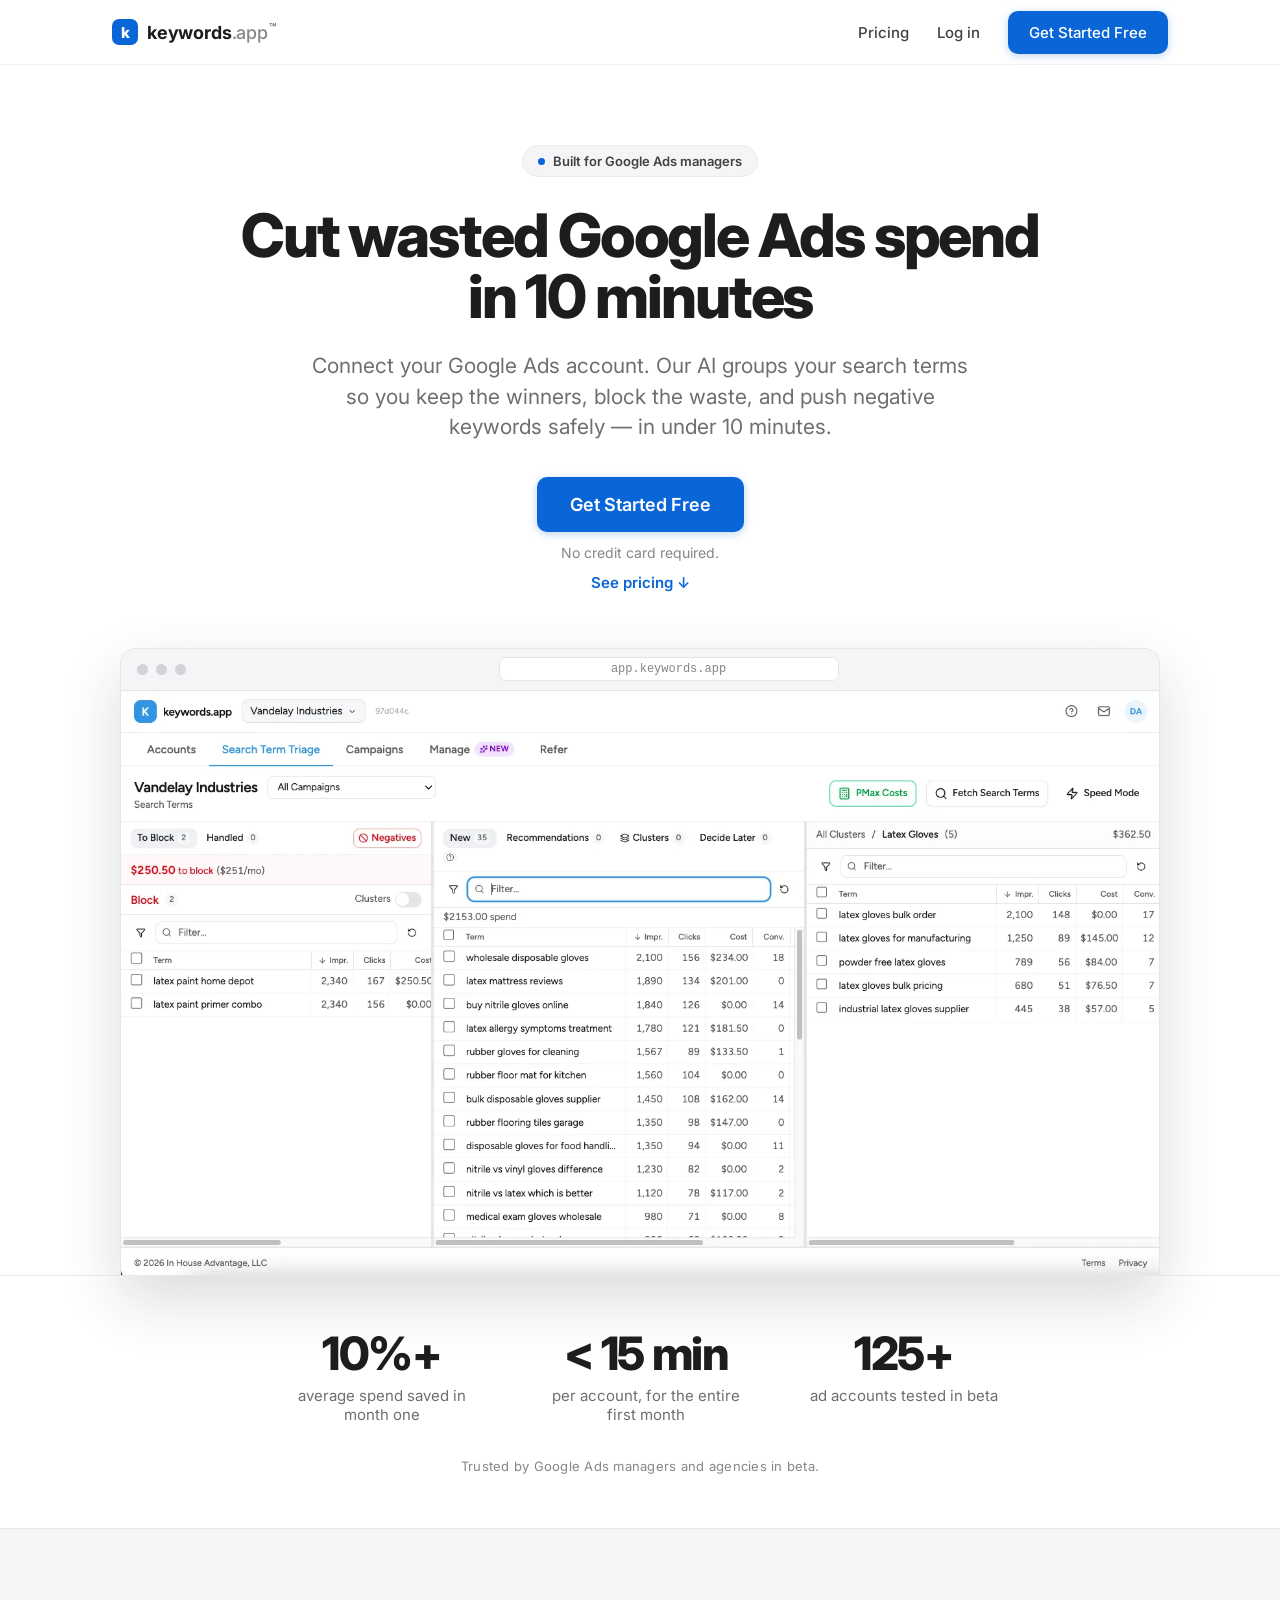
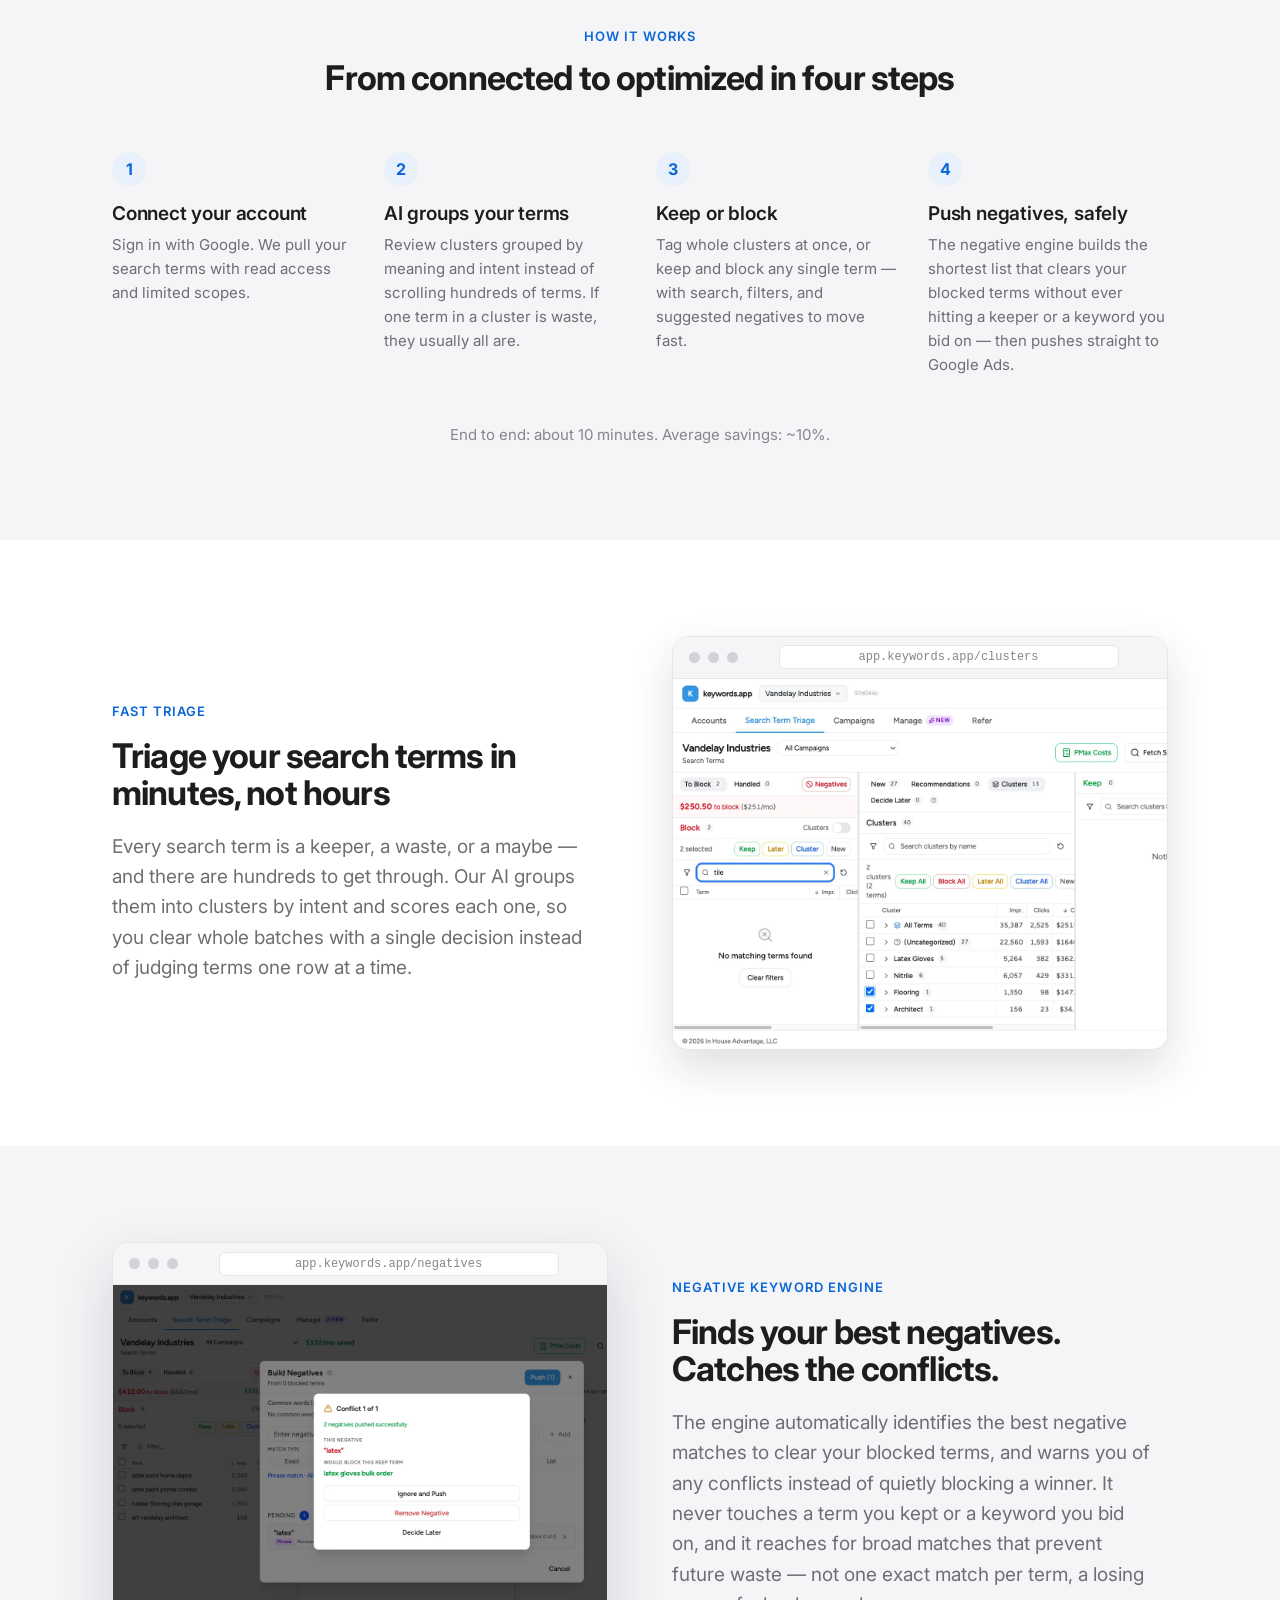
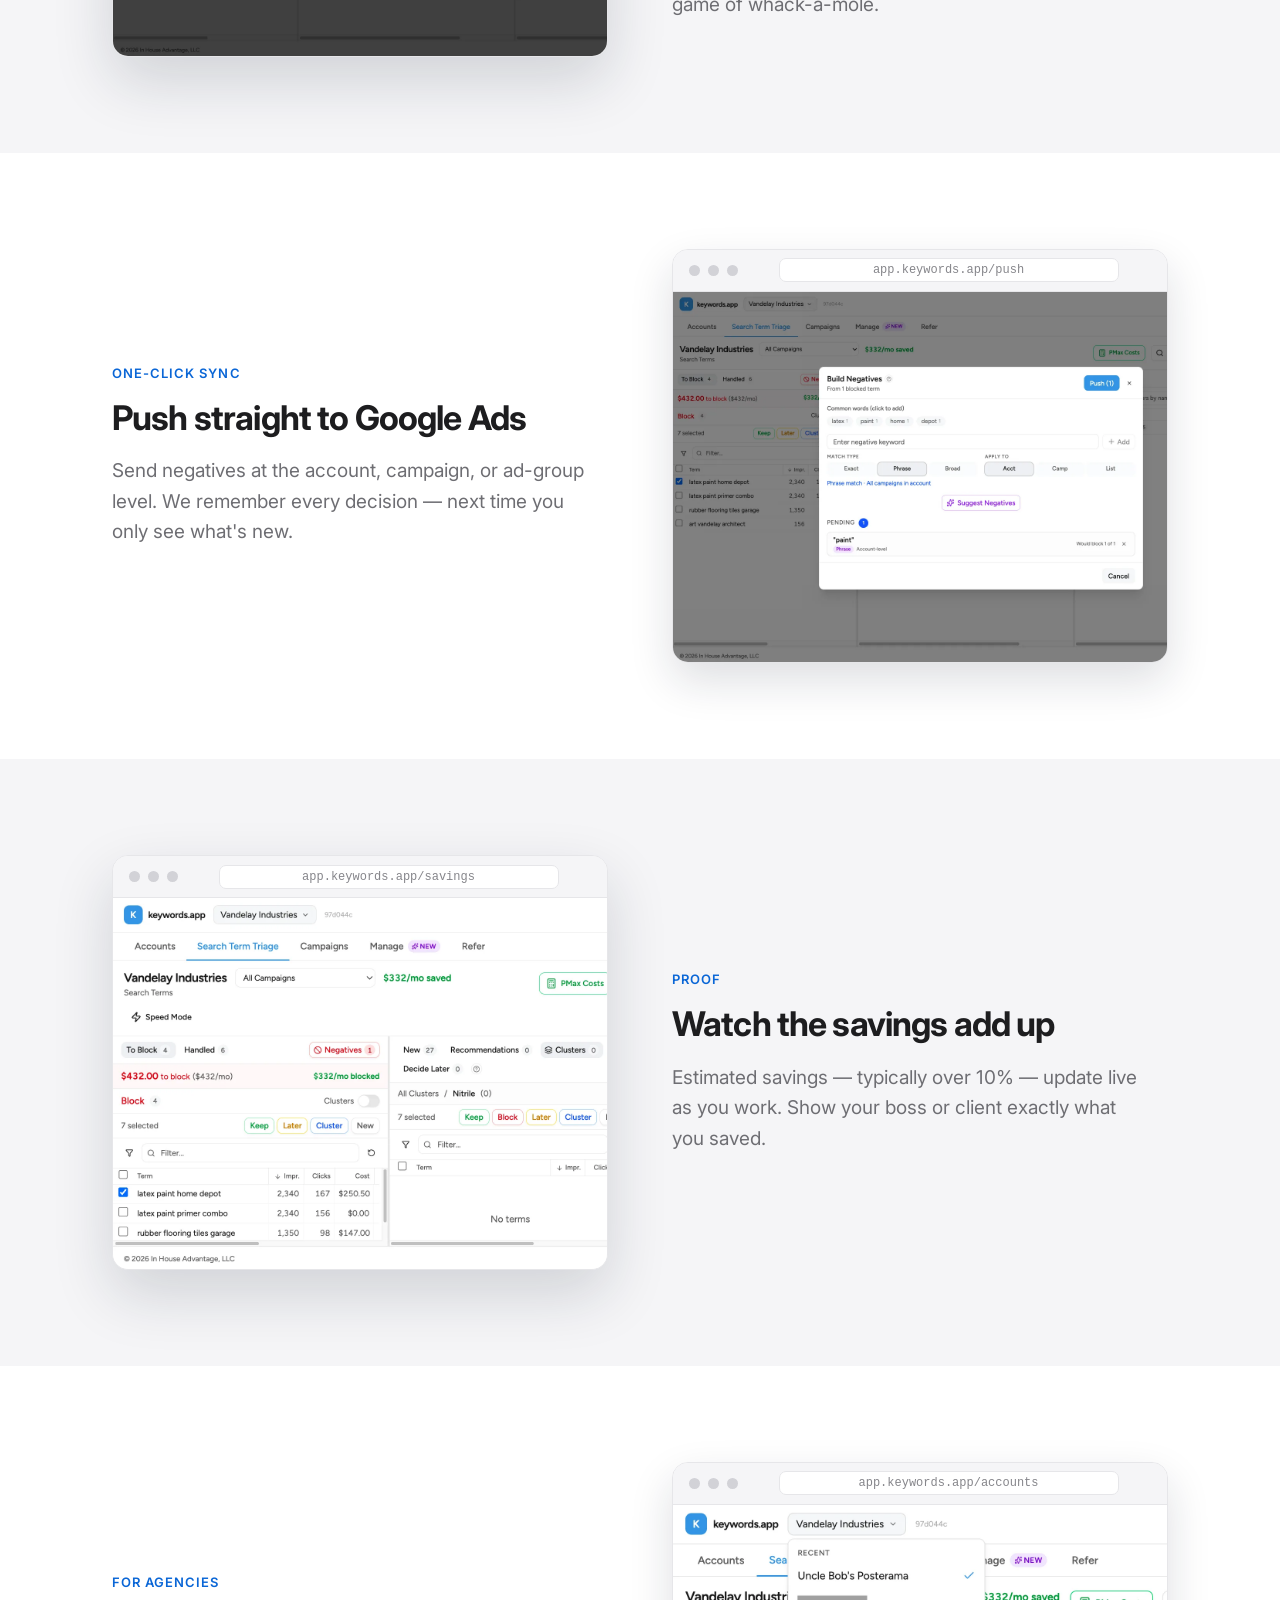
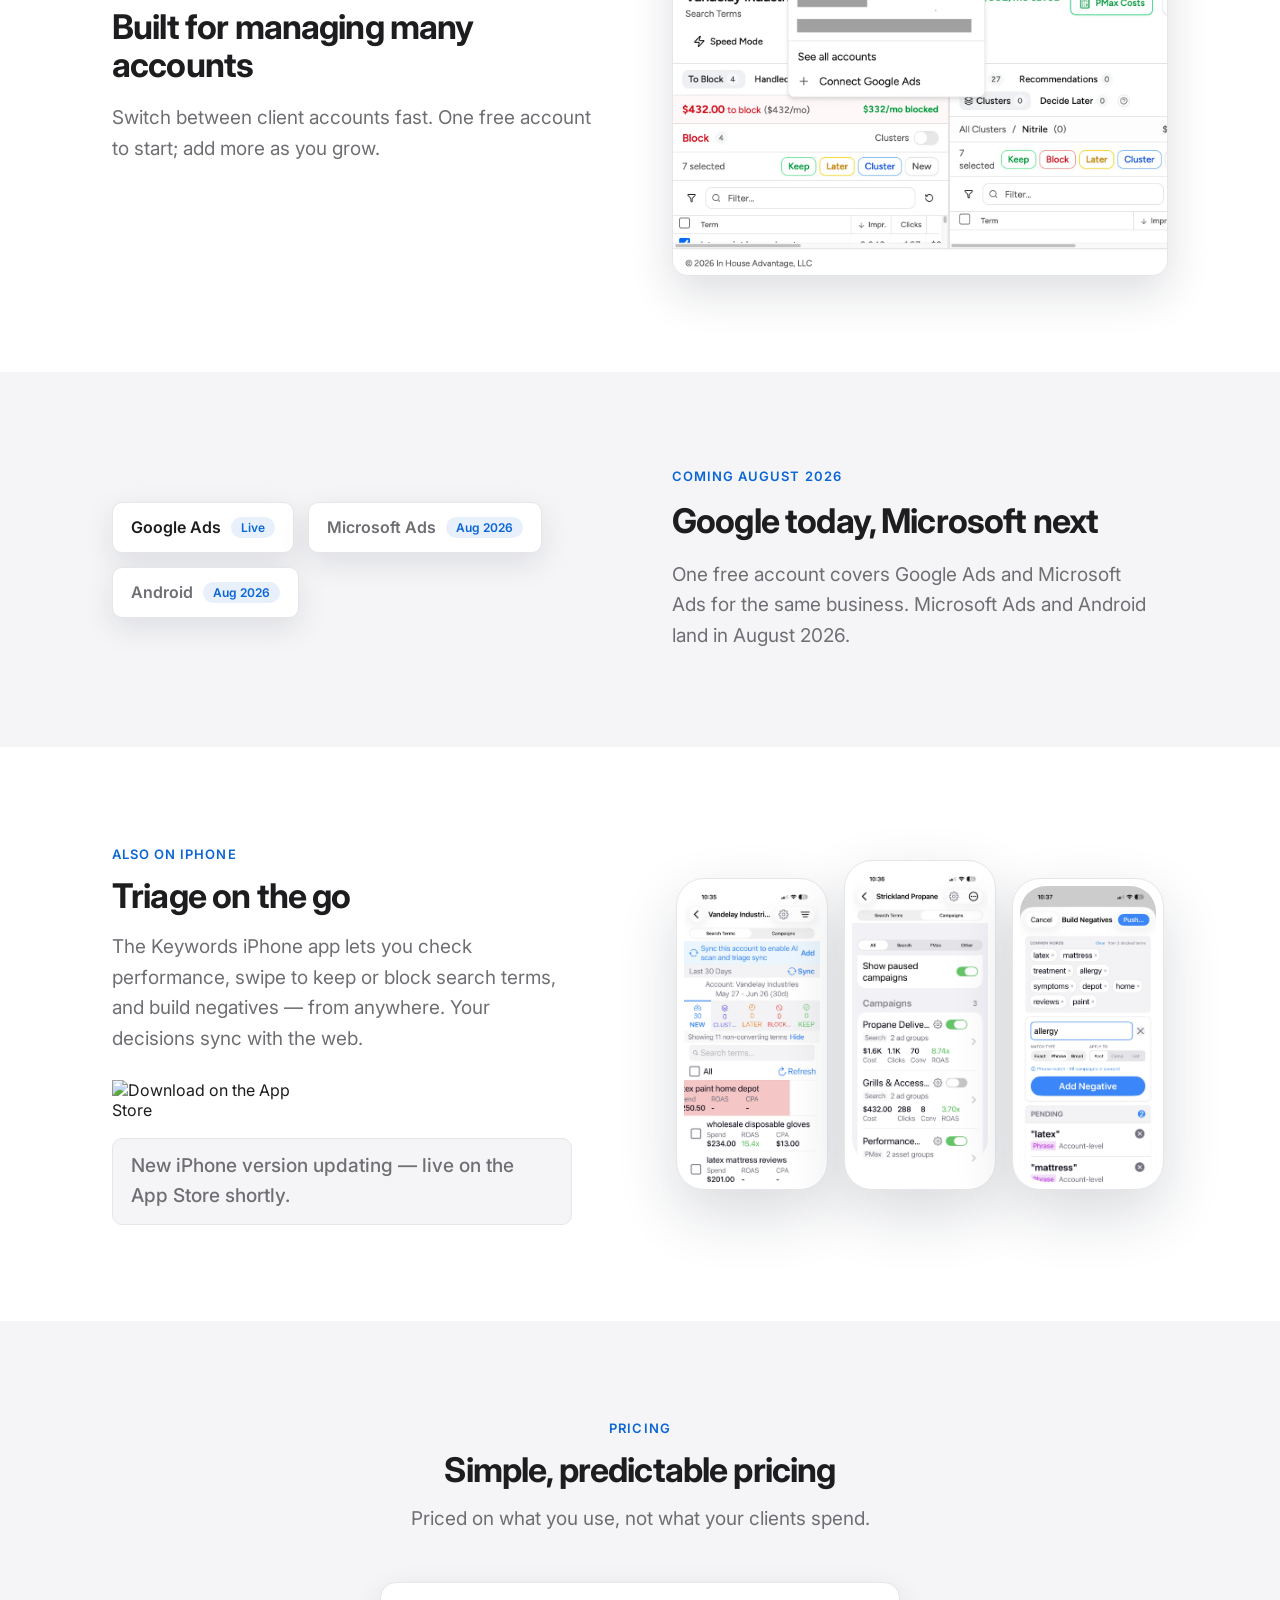
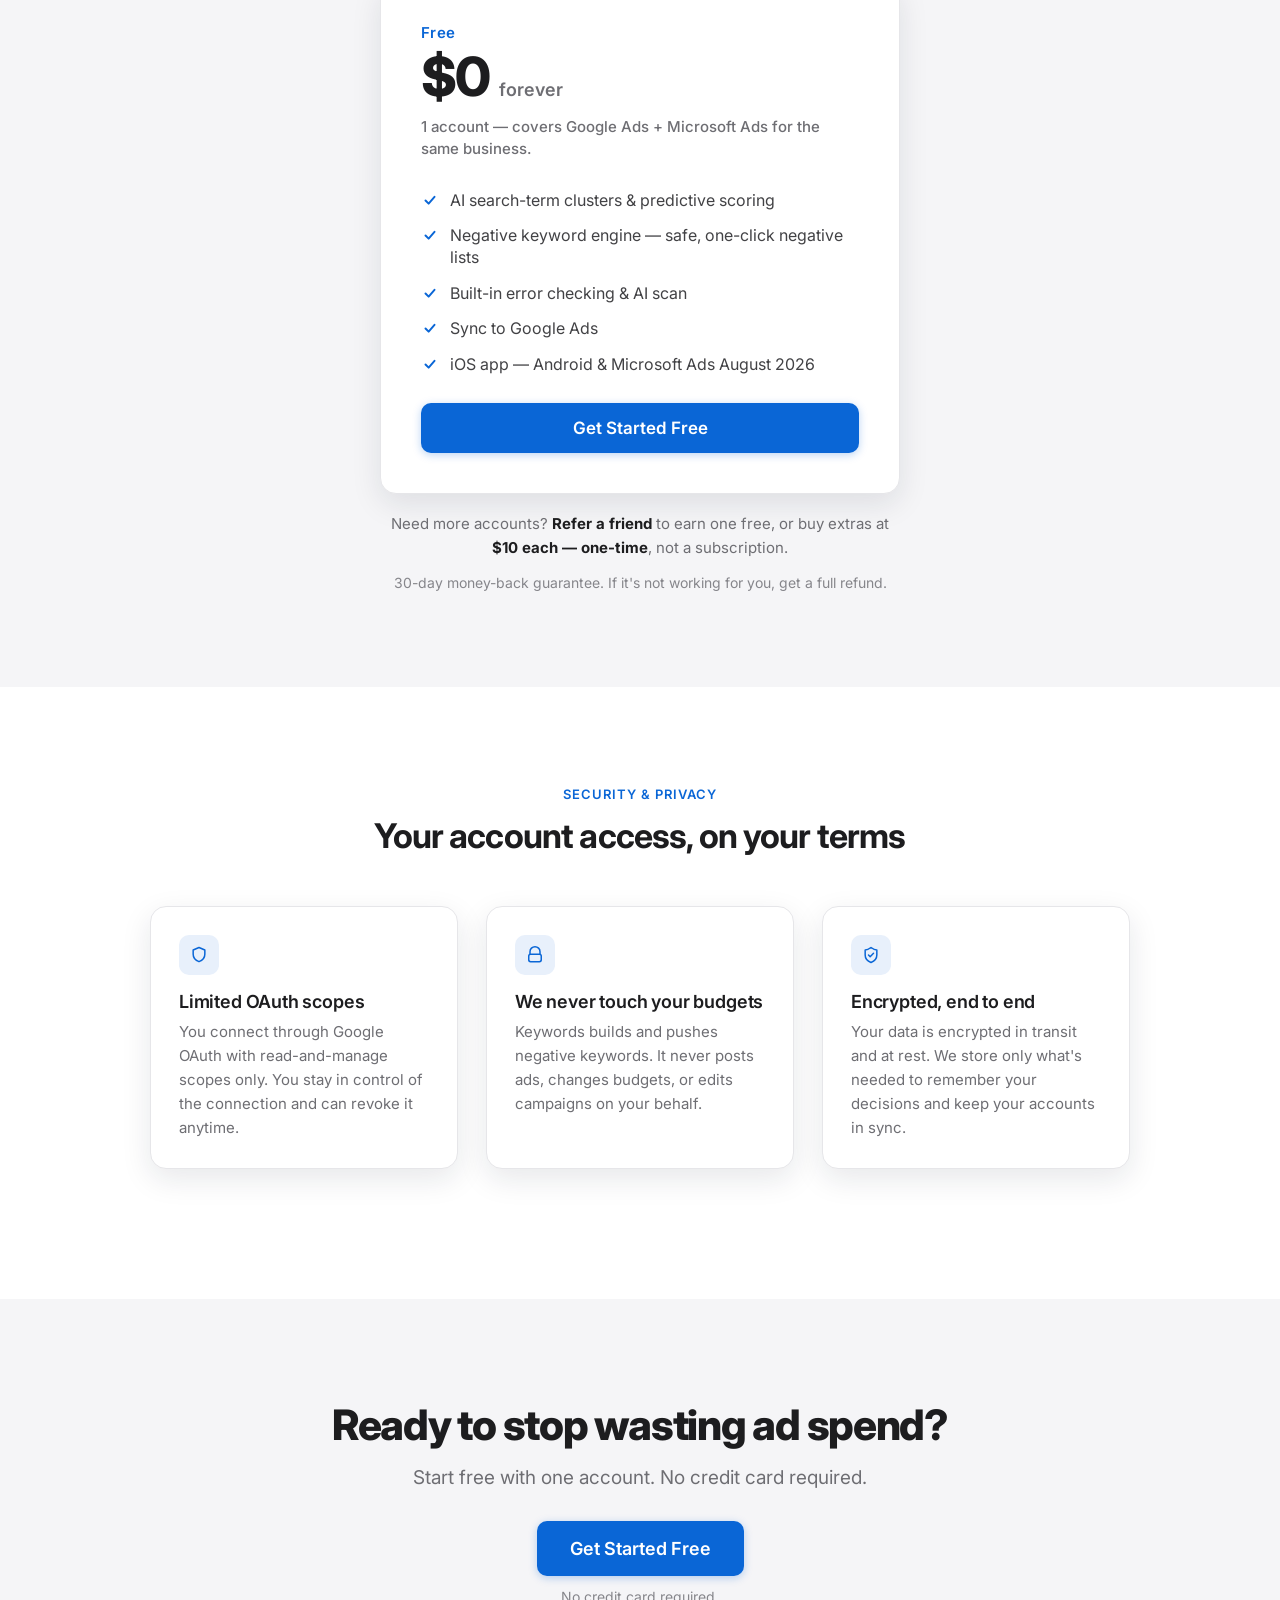
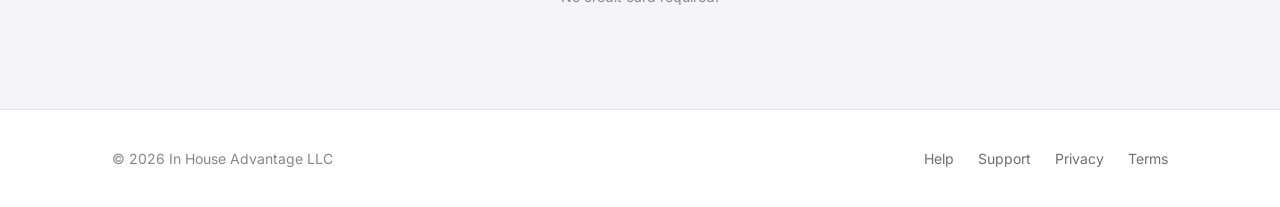
==== commit 94ecbff0: "Reframe clustering section as "Fast triage"; move launch dates to Aug 2026 - Merge triage into the A" ====
--- a/index.html
+++ b/index.html
@@ -435,9 +435,9 @@
     <section class="feature reveal">
       <div class="wrap grid">
         <div class="fcopy">
-          <div class="label">AI clustering</div>
-          <h2>Stop scrolling. Start grouping.</h2>
-          <p>Our AI reads every search term and organizes them into clusters by meaning and intent, so you make one decision instead of hundreds.</p>
+          <div class="label">Fast triage</div>
+          <h2>Triage your search terms in minutes, not hours</h2>
+          <p>Every search term is a keeper, a waste, or a maybe — and there are hundreds to get through. Our AI groups them into clusters by intent and scores each one, so you clear whole batches with a single decision instead of judging terms one row at a time.</p>
         </div>
         <div class="fshot browser">
           <div class="bar">
@@ -445,7 +445,7 @@
             <span class="url">app.keywords.app/clusters</span>
           </div>
           <img src="web-clustering.webp" width="1280" height="960"
-               alt="Search terms grouped into AI clusters by meaning and intent" loading="lazy">
+               alt="Search terms grouped into AI clusters and scored for fast keep-or-block triage" loading="lazy">
         </div>
       </div>
     </section>
@@ -530,15 +530,15 @@
     <section class="feature feature--reverse band-gray reveal">
       <div class="wrap grid">
         <div class="fcopy">
-          <div class="label">Coming Aug 1</div>
+          <div class="label">Coming August 2026</div>
           <h2>Google today, Microsoft next</h2>
-          <p>One free account covers Google Ads and Microsoft Ads for the same business. Microsoft Ads and Android land August 1.</p>
+          <p>One free account covers Google Ads and Microsoft Ads for the same business. Microsoft Ads and Android land in August 2026.</p>
         </div>
         <div class="fshot">
           <div class="platforms">
             <span class="platform-pill">Google Ads <span class="tag">Live</span></span>
-            <span class="platform-pill soon">Microsoft Ads <span class="tag">Aug 1</span></span>
-            <span class="platform-pill soon">Android <span class="tag">Aug 1</span></span>
+            <span class="platform-pill soon">Microsoft Ads <span class="tag">Aug 2026</span></span>
+            <span class="platform-pill soon">Android <span class="tag">Aug 2026</span></span>
           </div>
         </div>
       </div>
@@ -597,7 +597,7 @@
             <li><svg width="18" height="18" viewBox="0 0 20 20" fill="none"><path d="M5 10.5l3.5 3.5L15 6.5" stroke="currentColor" stroke-width="2.2" stroke-linecap="round" stroke-linejoin="round"/></svg>Negative keyword engine — safe, one-click negative lists</li>
             <li><svg width="18" height="18" viewBox="0 0 20 20" fill="none"><path d="M5 10.5l3.5 3.5L15 6.5" stroke="currentColor" stroke-width="2.2" stroke-linecap="round" stroke-linejoin="round"/></svg>Built-in error checking &amp; AI scan</li>
             <li><svg width="18" height="18" viewBox="0 0 20 20" fill="none"><path d="M5 10.5l3.5 3.5L15 6.5" stroke="currentColor" stroke-width="2.2" stroke-linecap="round" stroke-linejoin="round"/></svg>Sync to Google Ads</li>
-            <li><svg width="18" height="18" viewBox="0 0 20 20" fill="none"><path d="M5 10.5l3.5 3.5L15 6.5" stroke="currentColor" stroke-width="2.2" stroke-linecap="round" stroke-linejoin="round"/></svg>iOS app — Android &amp; Microsoft Ads Aug 1</li>
+            <li><svg width="18" height="18" viewBox="0 0 20 20" fill="none"><path d="M5 10.5l3.5 3.5L15 6.5" stroke="currentColor" stroke-width="2.2" stroke-linecap="round" stroke-linejoin="round"/></svg>iOS app — Android &amp; Microsoft Ads August 2026</li>
           </ul>
           <a class="btn btn-primary btn-md" href="https://app.keywords.app/start/signup">Get Started Free</a>
           <p class="refer-banner refer-banner--card" hidden>🎁 Your friend sent you here — you'll start with 2 accounts instead of 1.</p>
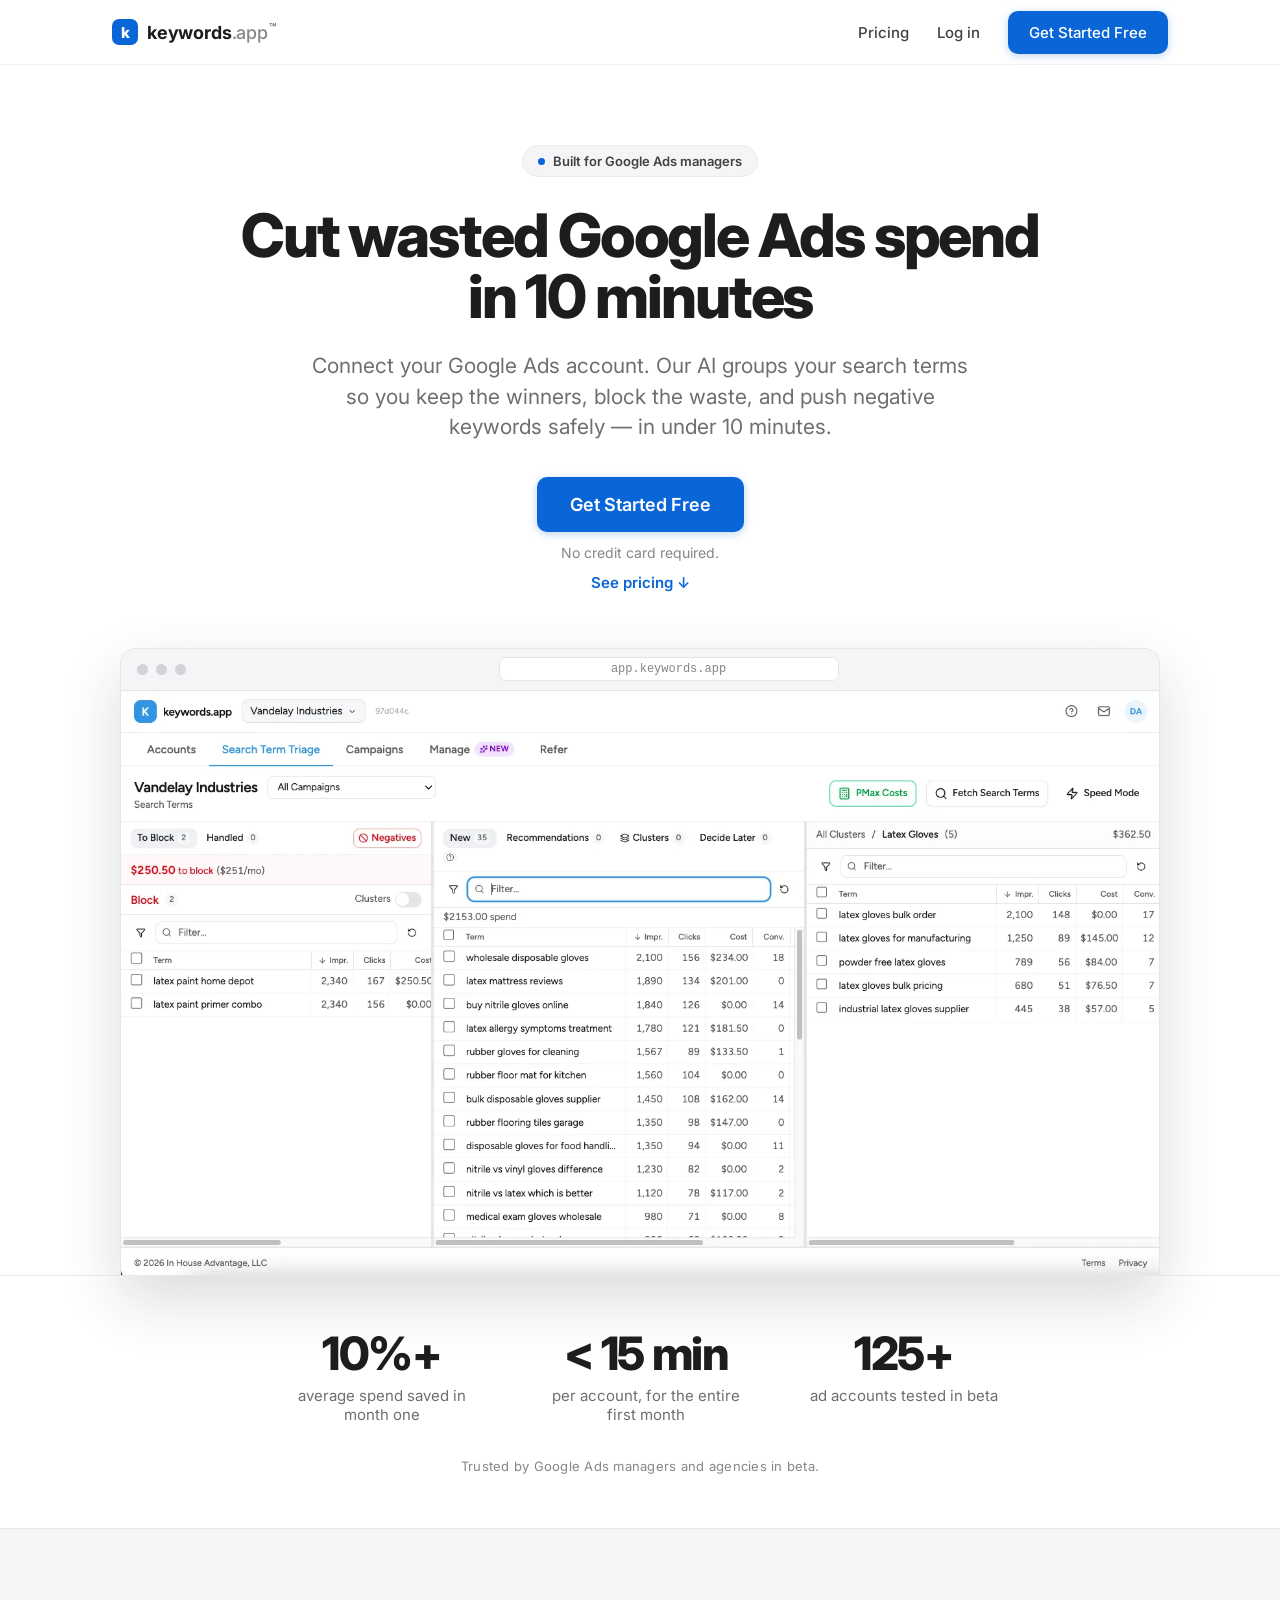
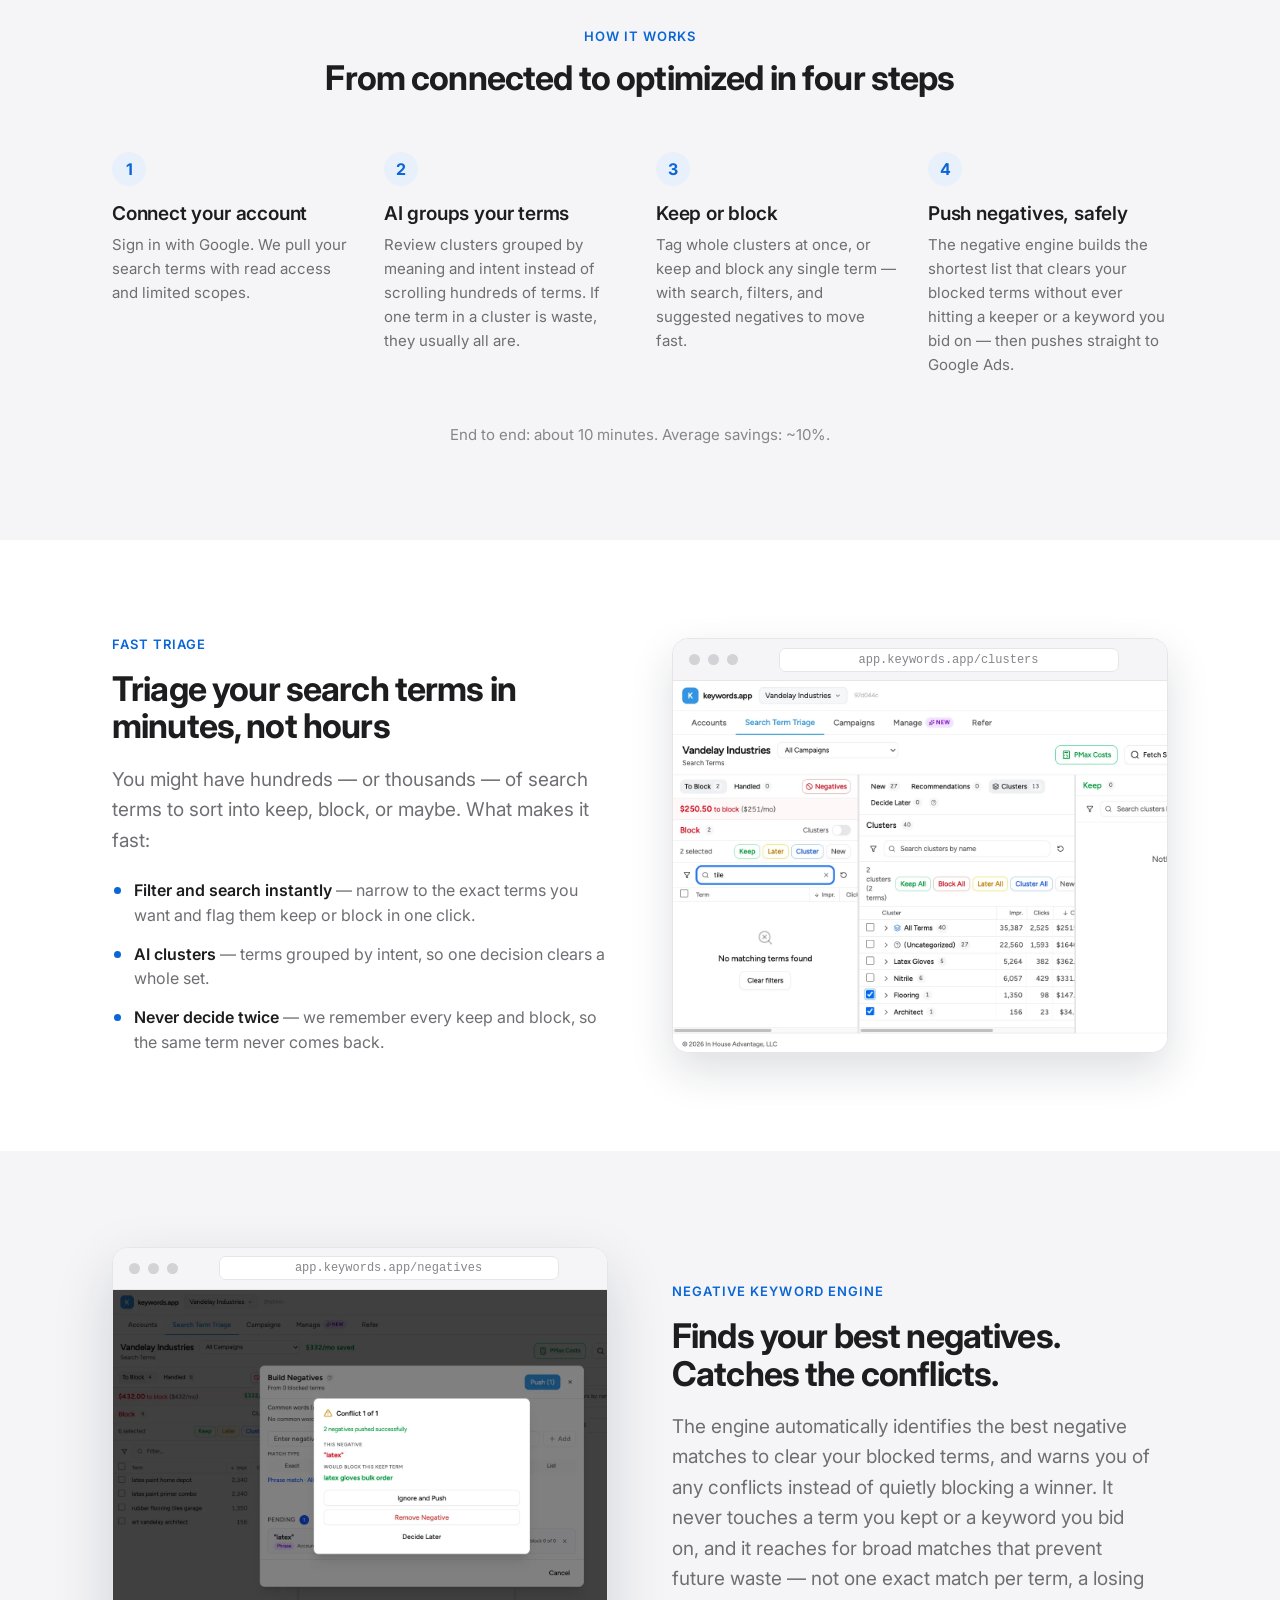
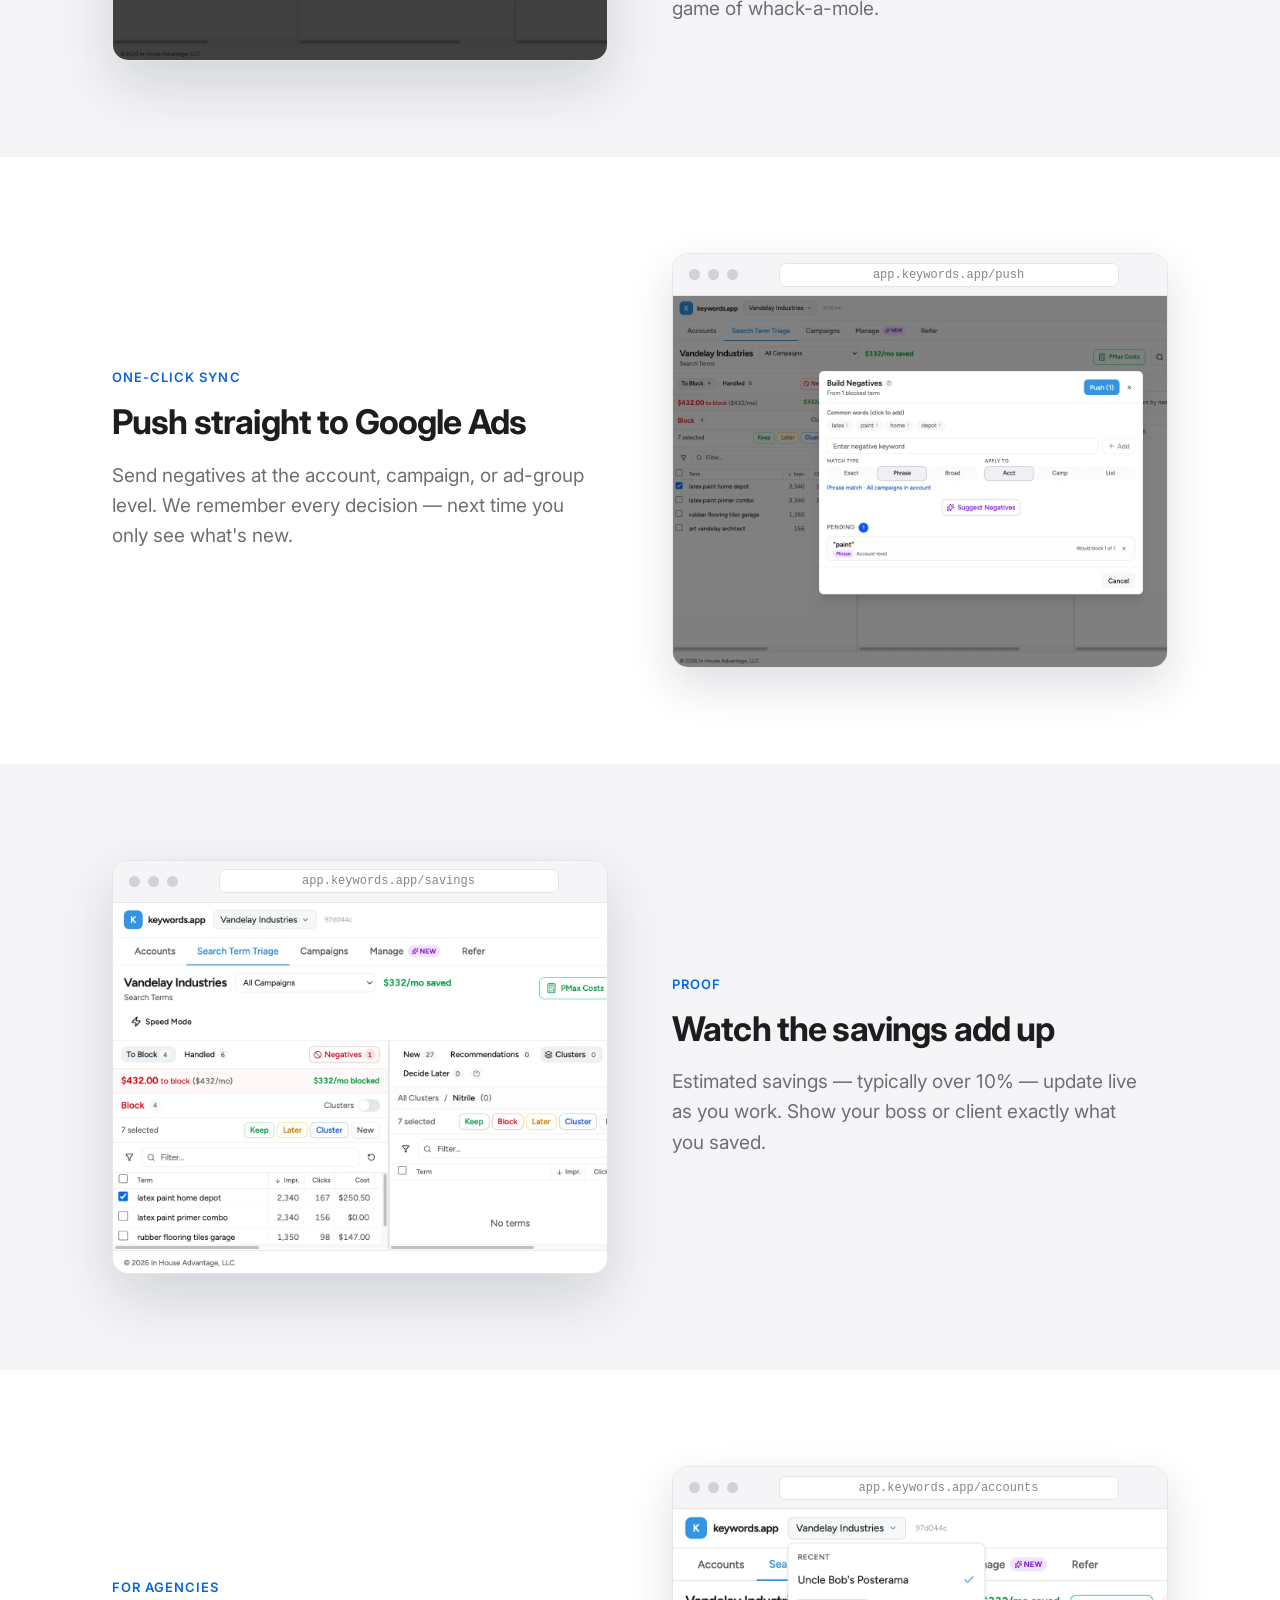
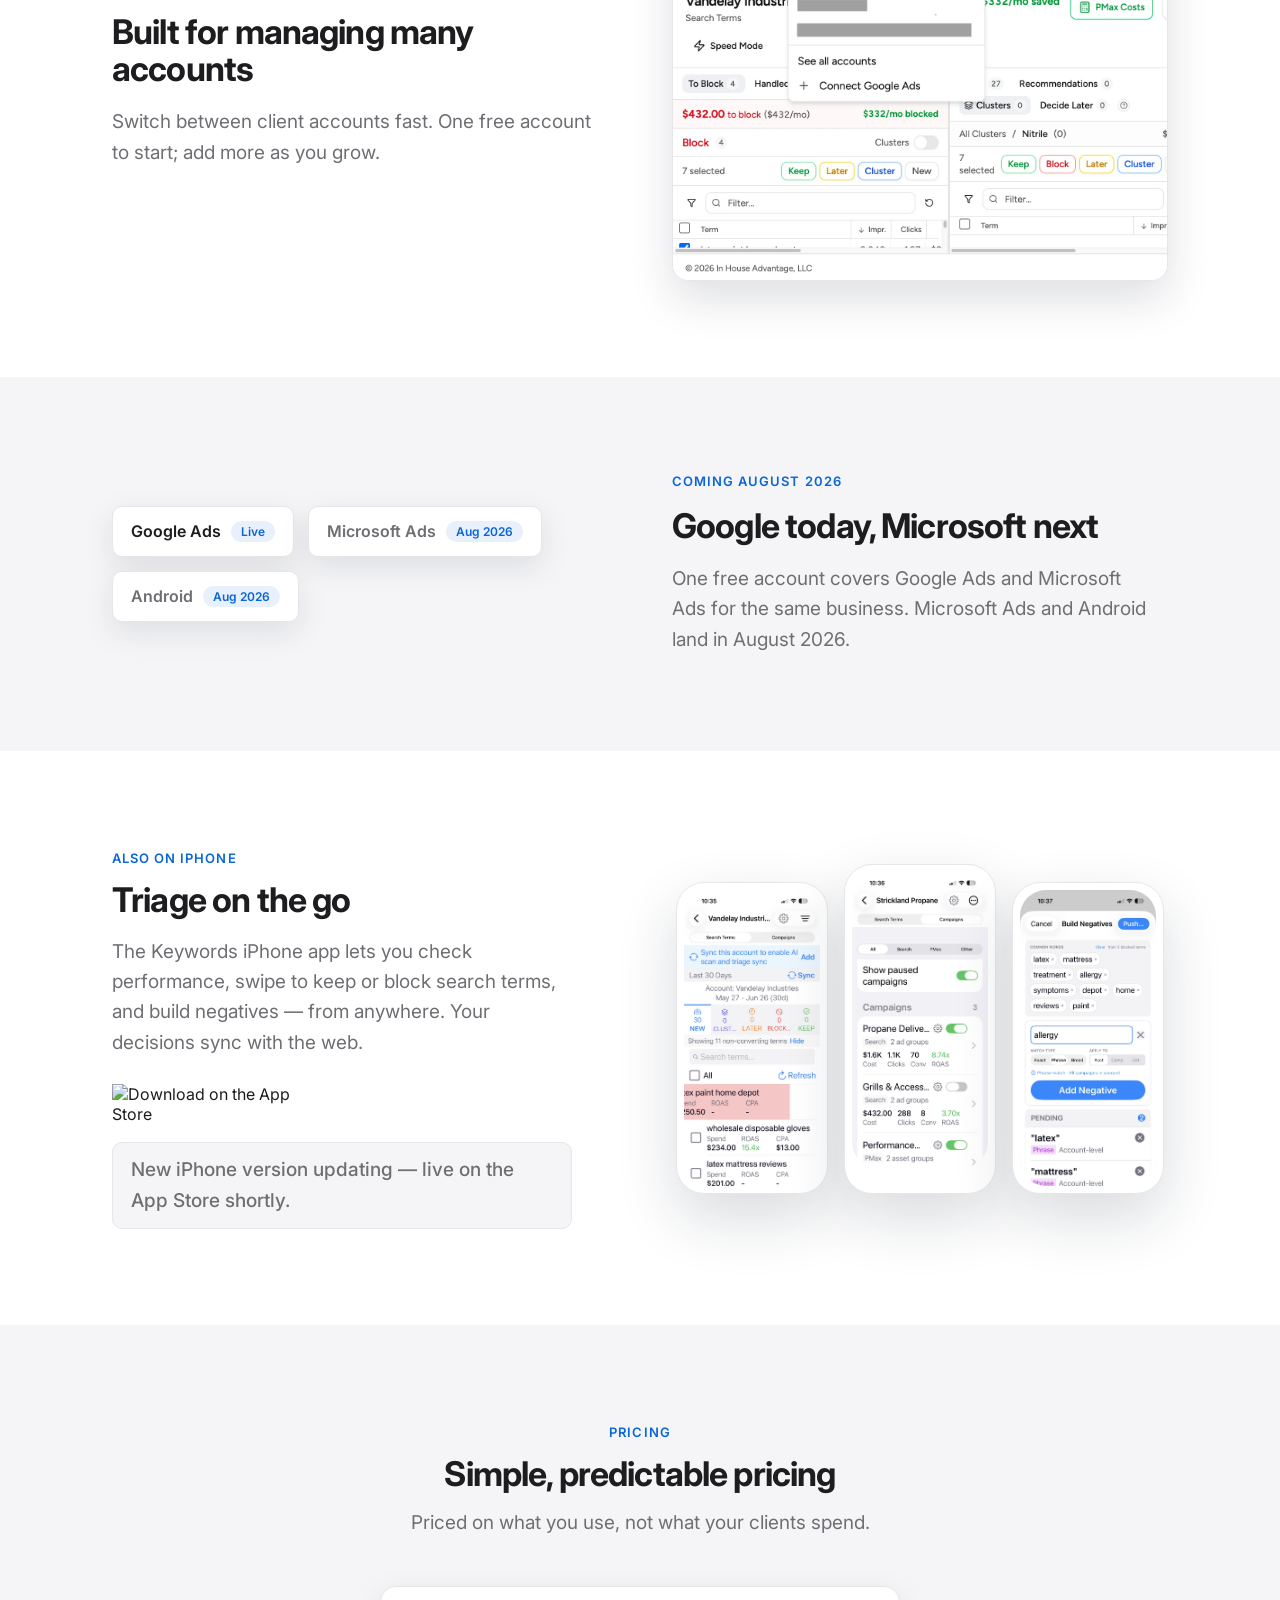
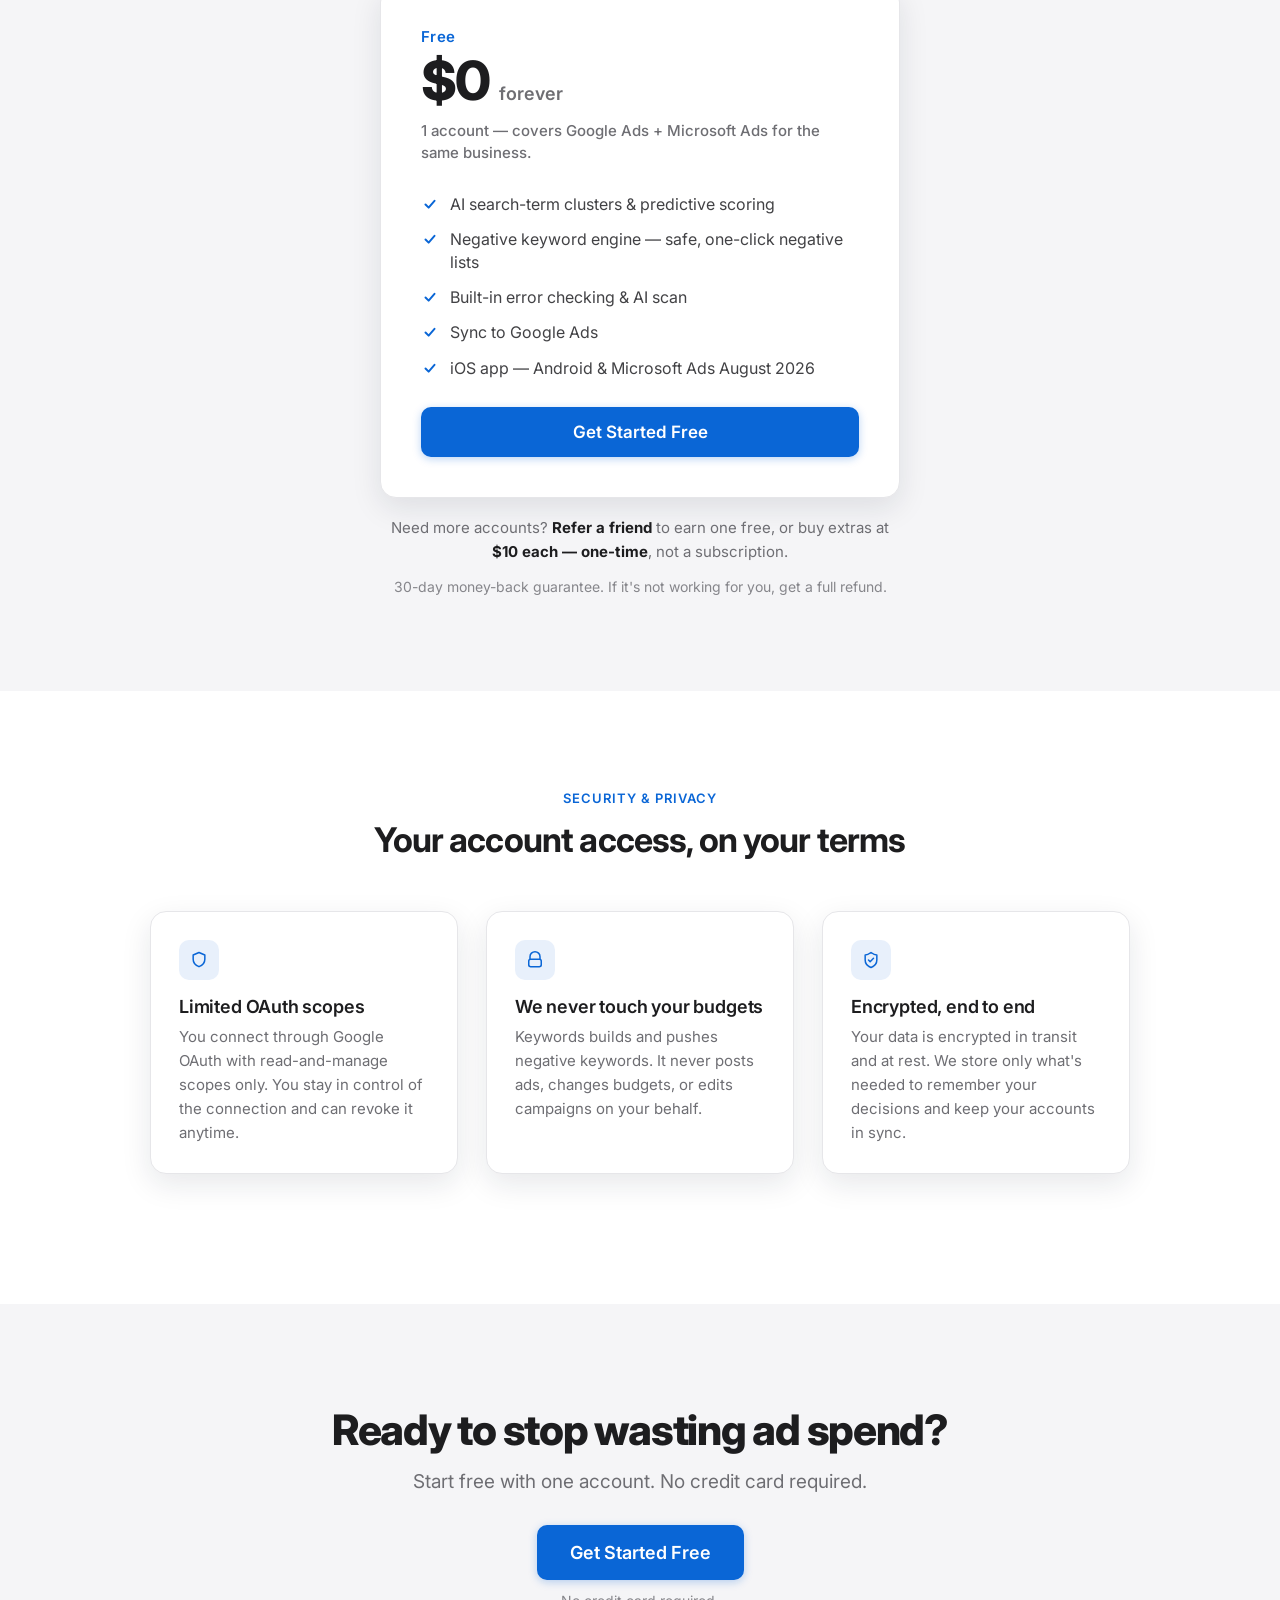
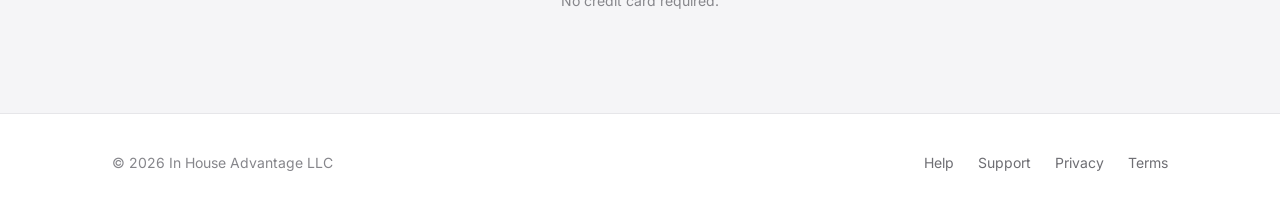
==== commit baea0b08: "Broaden Fast triage section beyond clustering Reframe the triage section around what actually makes " ====
--- a/index.html
+++ b/index.html
@@ -194,6 +194,10 @@
   }
   .feature h2{font-size:34px;line-height:1.1;font-weight:700;letter-spacing:-.025em;}
   .feature p{font-size:19px;line-height:1.6;color:var(--muted);margin-top:20px;max-width:480px;}
+  .feature .flist{list-style:none;padding:0;margin:22px 0 0;display:grid;gap:14px;max-width:500px;}
+  .feature .flist li{position:relative;padding-left:22px;font-size:16px;line-height:1.55;color:var(--muted);}
+  .feature .flist li::before{content:"";position:absolute;left:2px;top:9px;width:7px;height:7px;border-radius:50%;background:var(--accent);}
+  .feature .flist strong{color:var(--ink);font-weight:600;}
   .feature .browser{box-shadow:0 18px 44px rgba(20,30,50,.14);}
   .feature .browser.on-gray{box-shadow:var(--shadow-frame);}
 
@@ -437,7 +441,12 @@
         <div class="fcopy">
           <div class="label">Fast triage</div>
           <h2>Triage your search terms in minutes, not hours</h2>
-          <p>Every search term is a keeper, a waste, or a maybe — and there are hundreds to get through. Our AI groups them into clusters by intent and scores each one, so you clear whole batches with a single decision instead of judging terms one row at a time.</p>
+          <p>You might have hundreds — or thousands — of search terms to sort into keep, block, or maybe. What makes it fast:</p>
+          <ul class="flist">
+            <li><strong>Filter and search instantly</strong> — narrow to the exact terms you want and flag them keep or block in one click.</li>
+            <li><strong>AI clusters</strong> — terms grouped by intent, so one decision clears a whole set.</li>
+            <li><strong>Never decide twice</strong> — we remember every keep and block, so the same term never comes back.</li>
+          </ul>
         </div>
         <div class="fshot browser">
           <div class="bar">
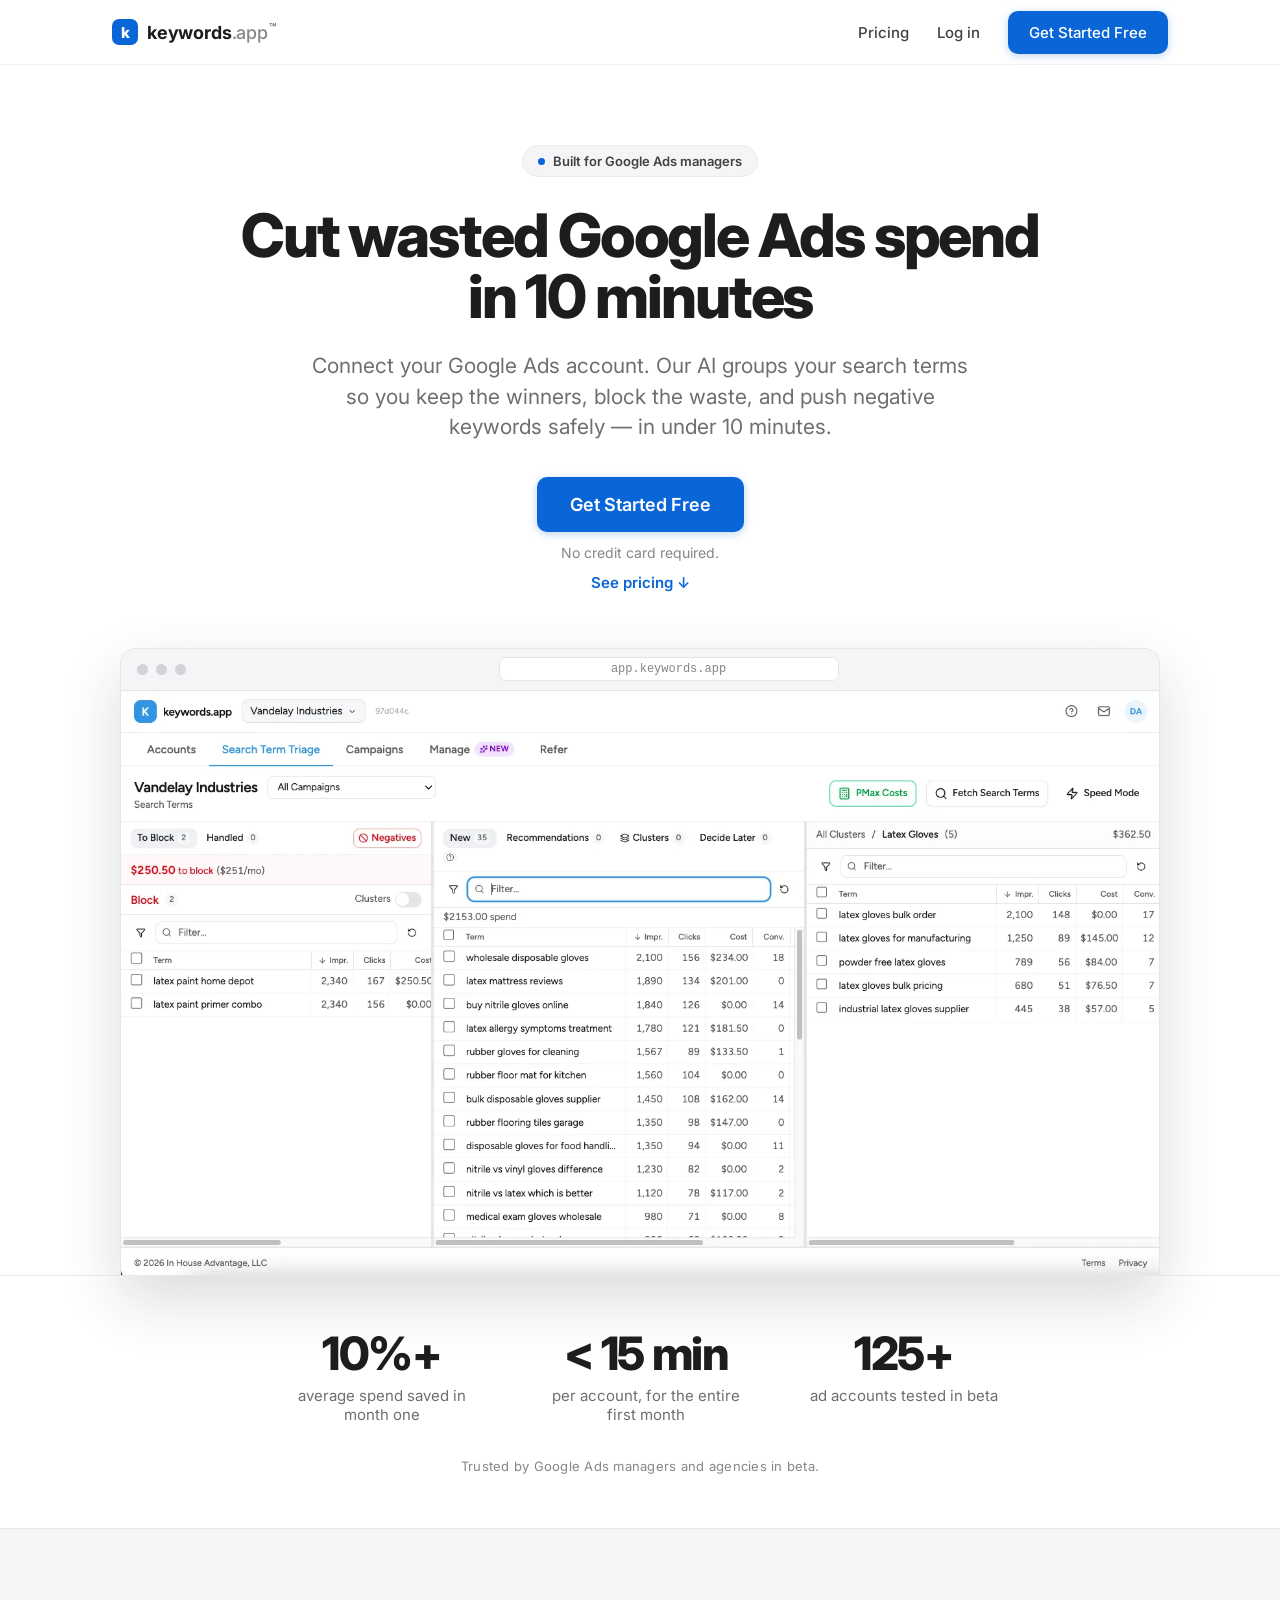
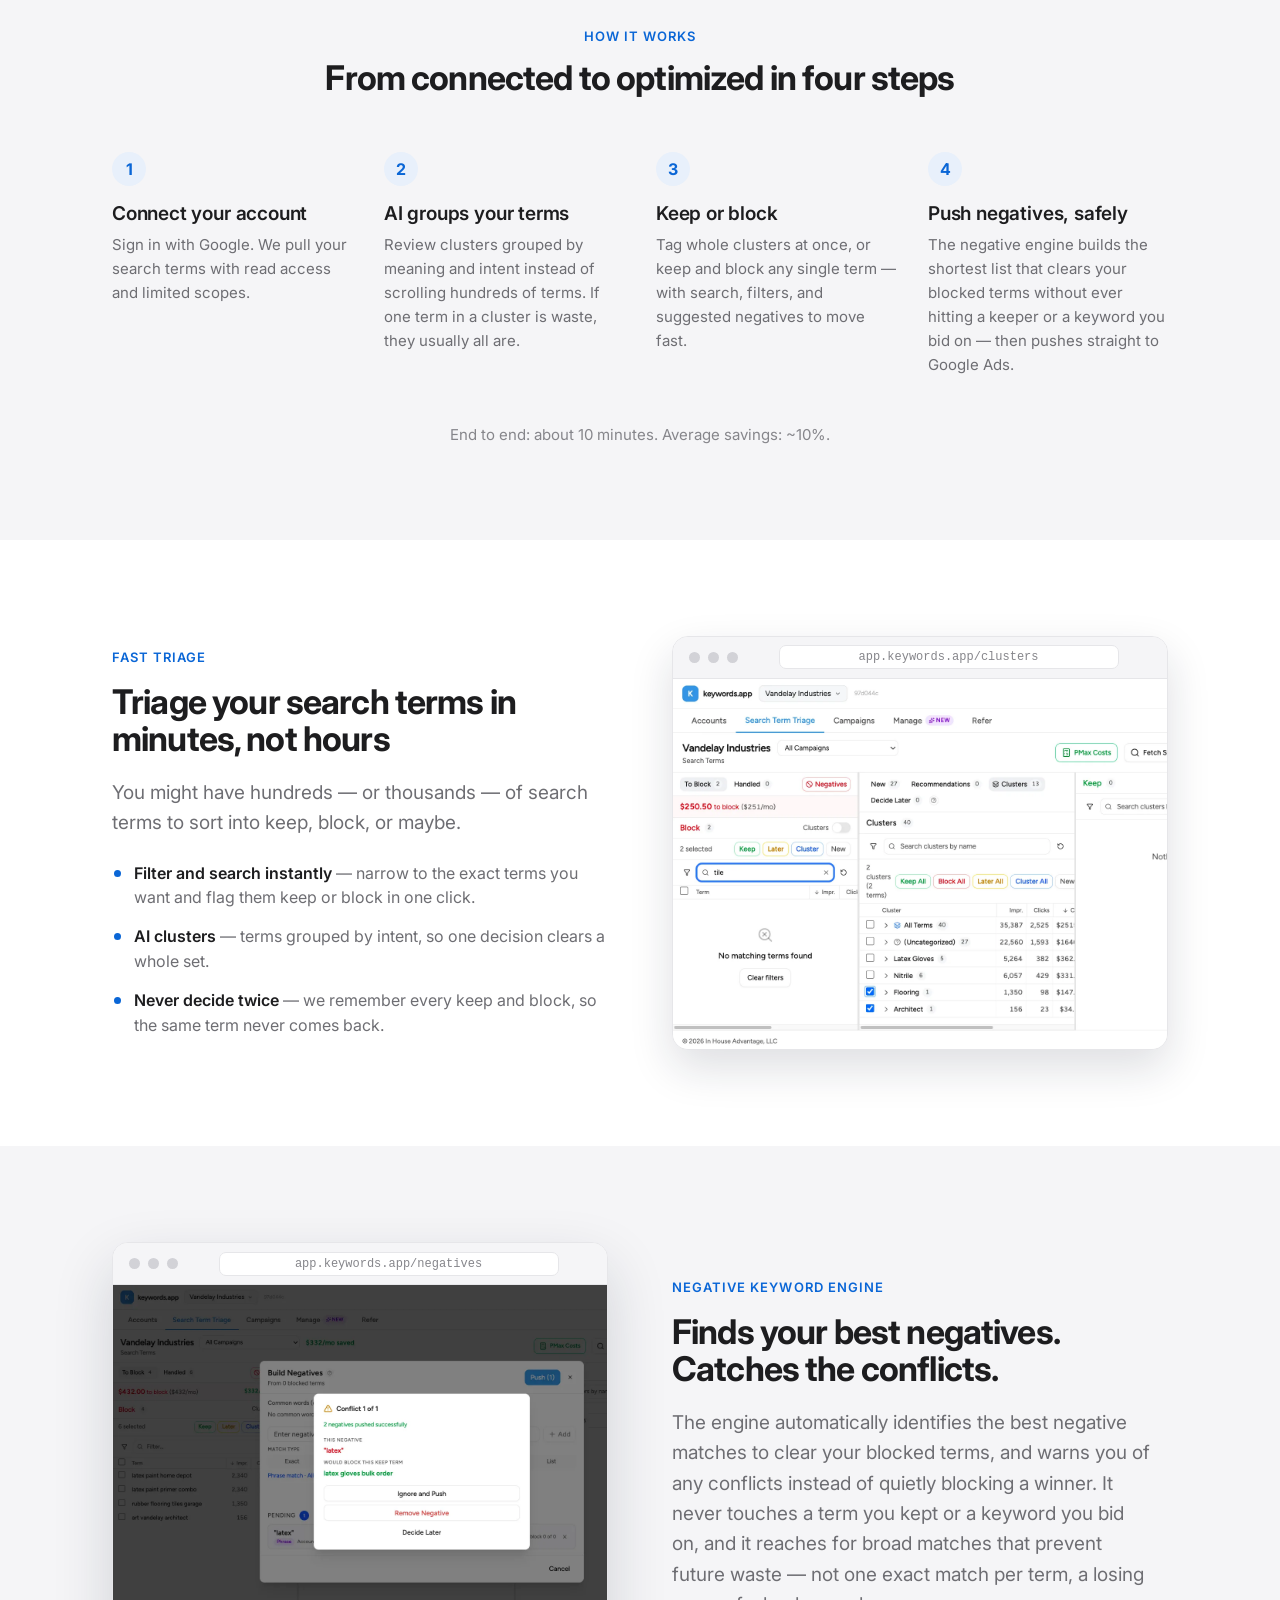
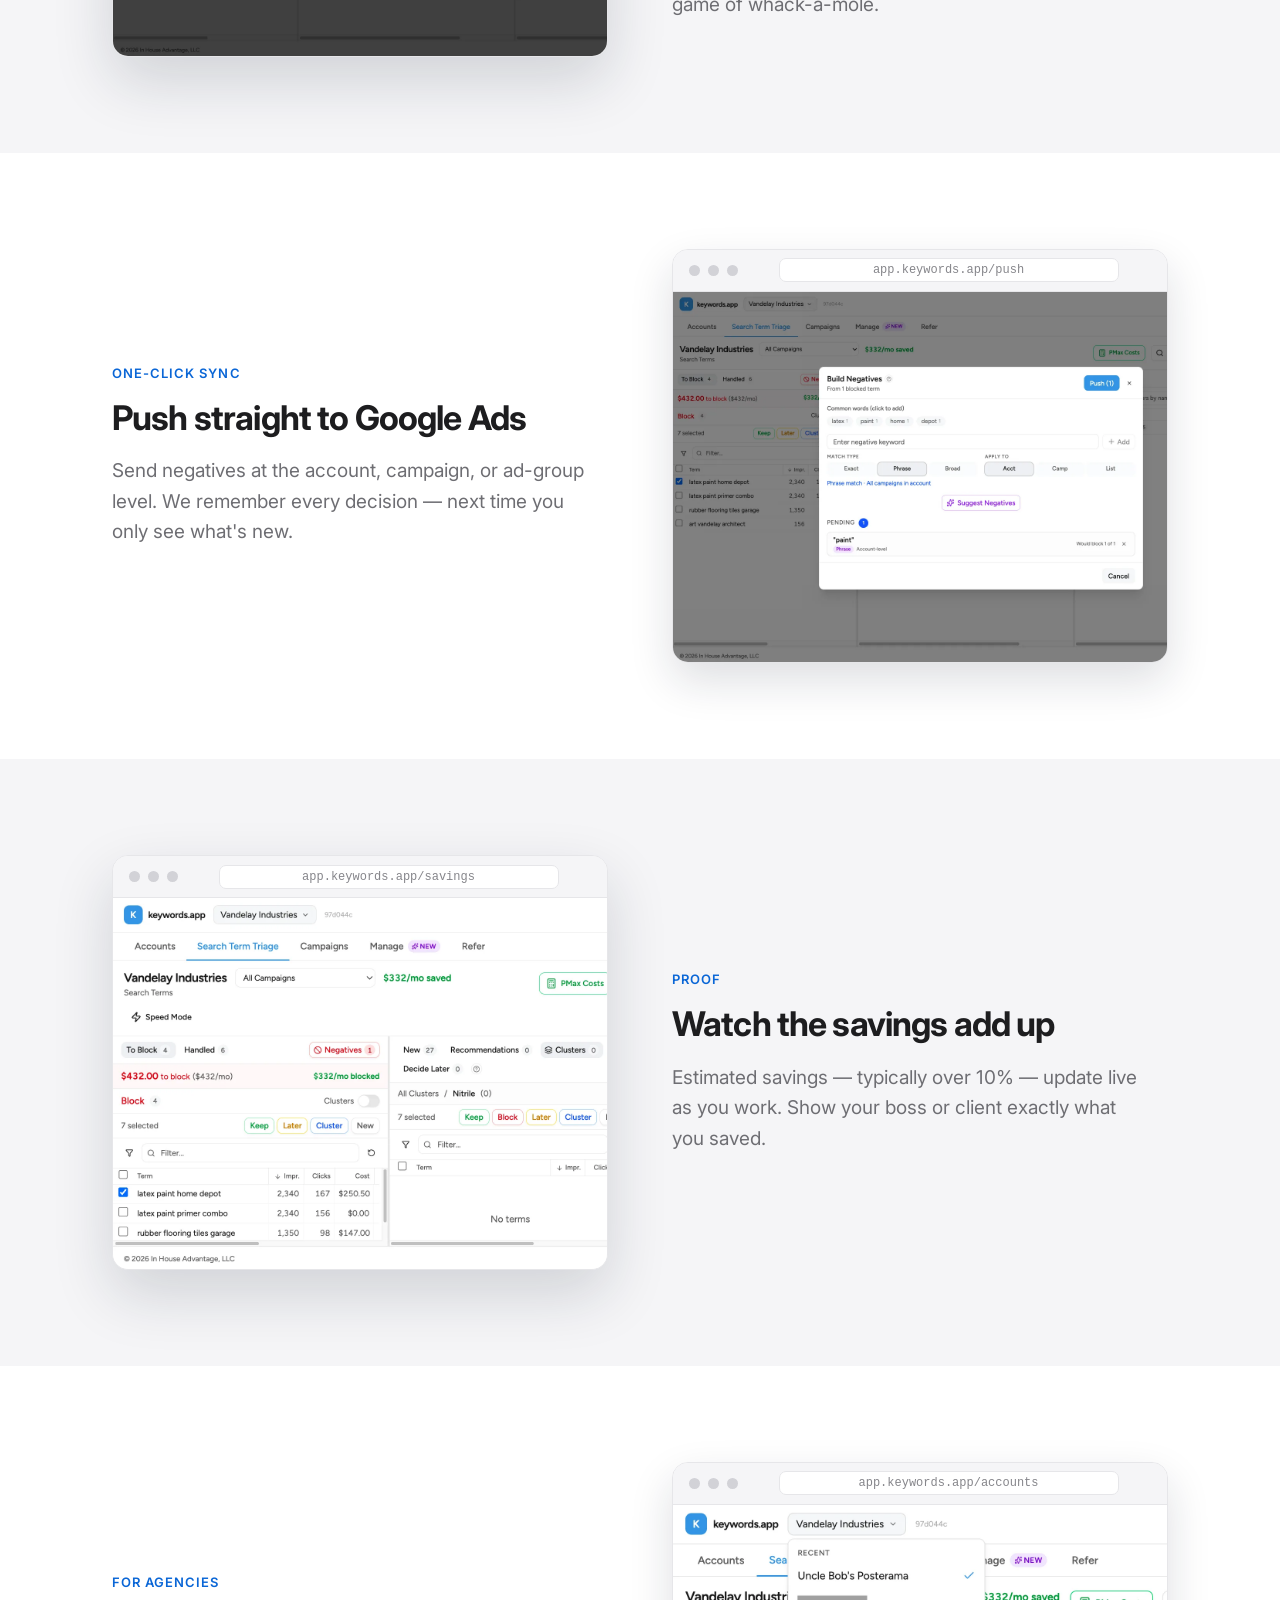
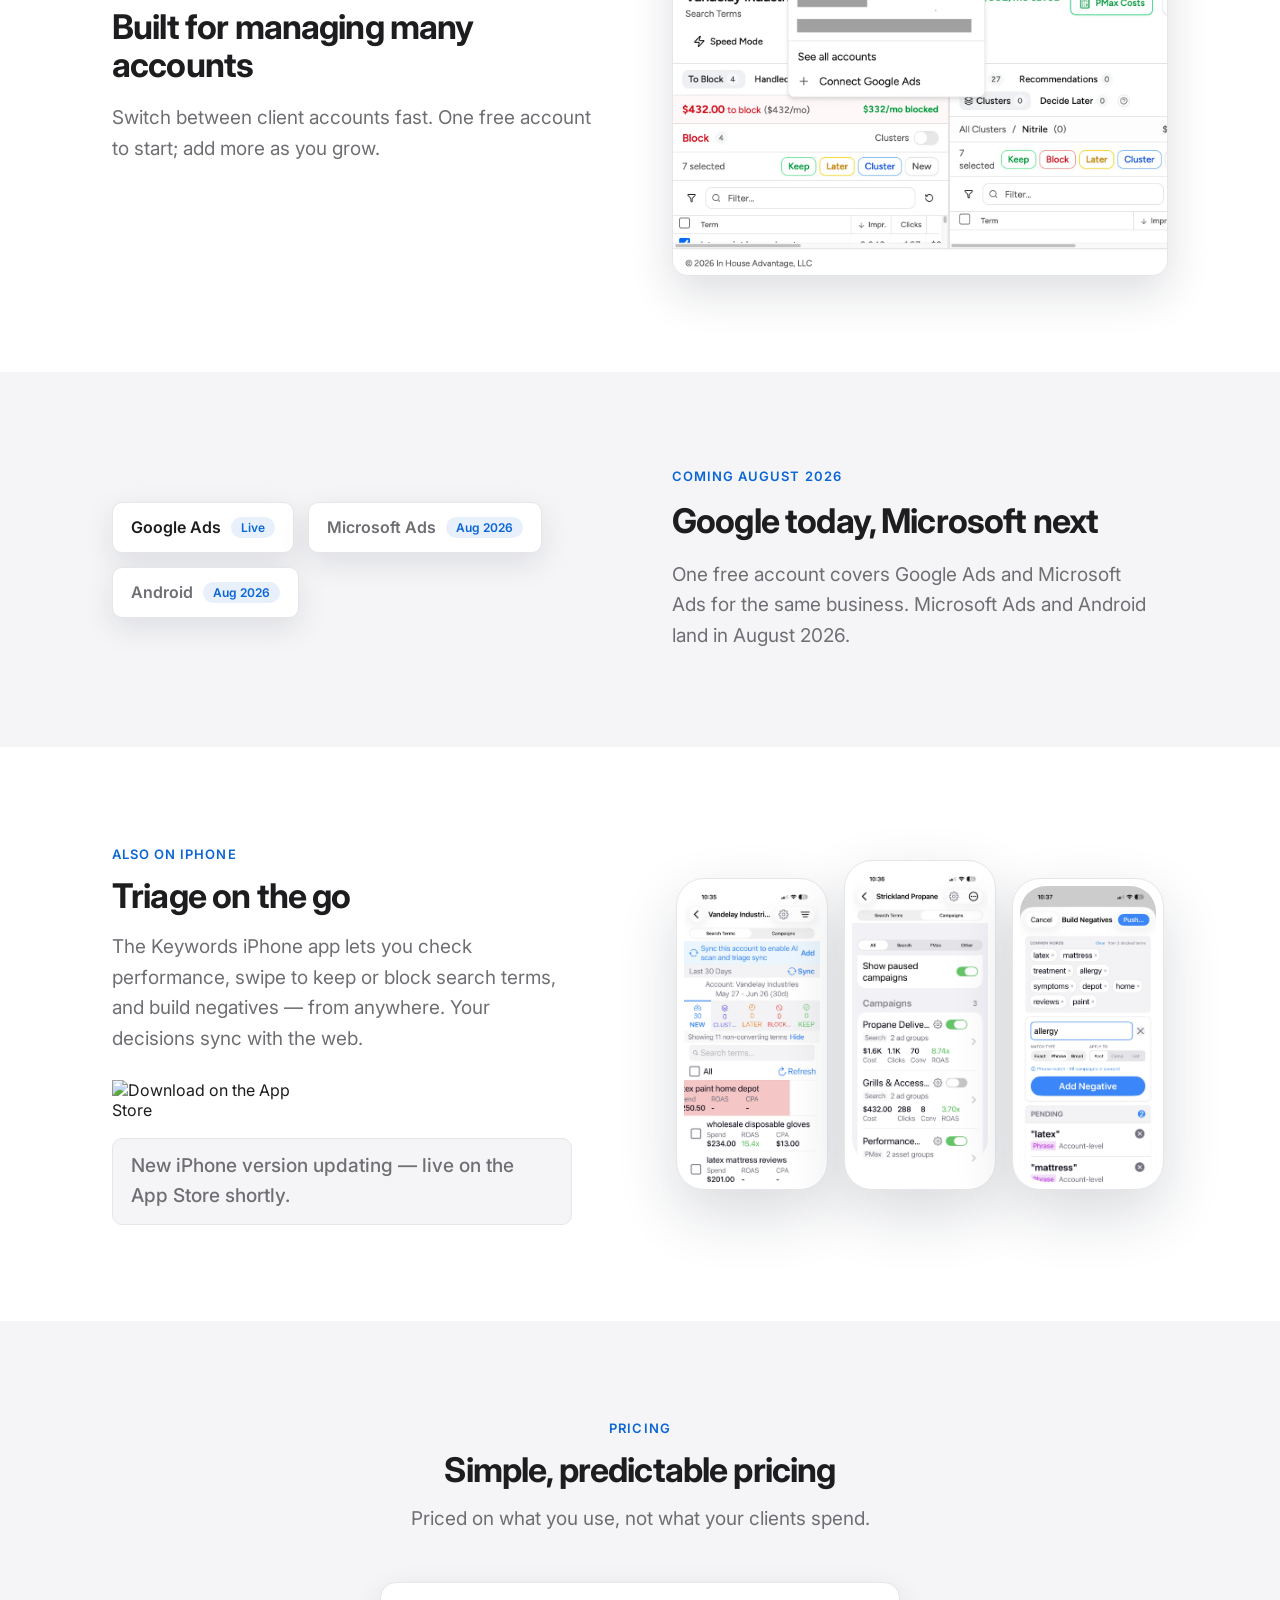
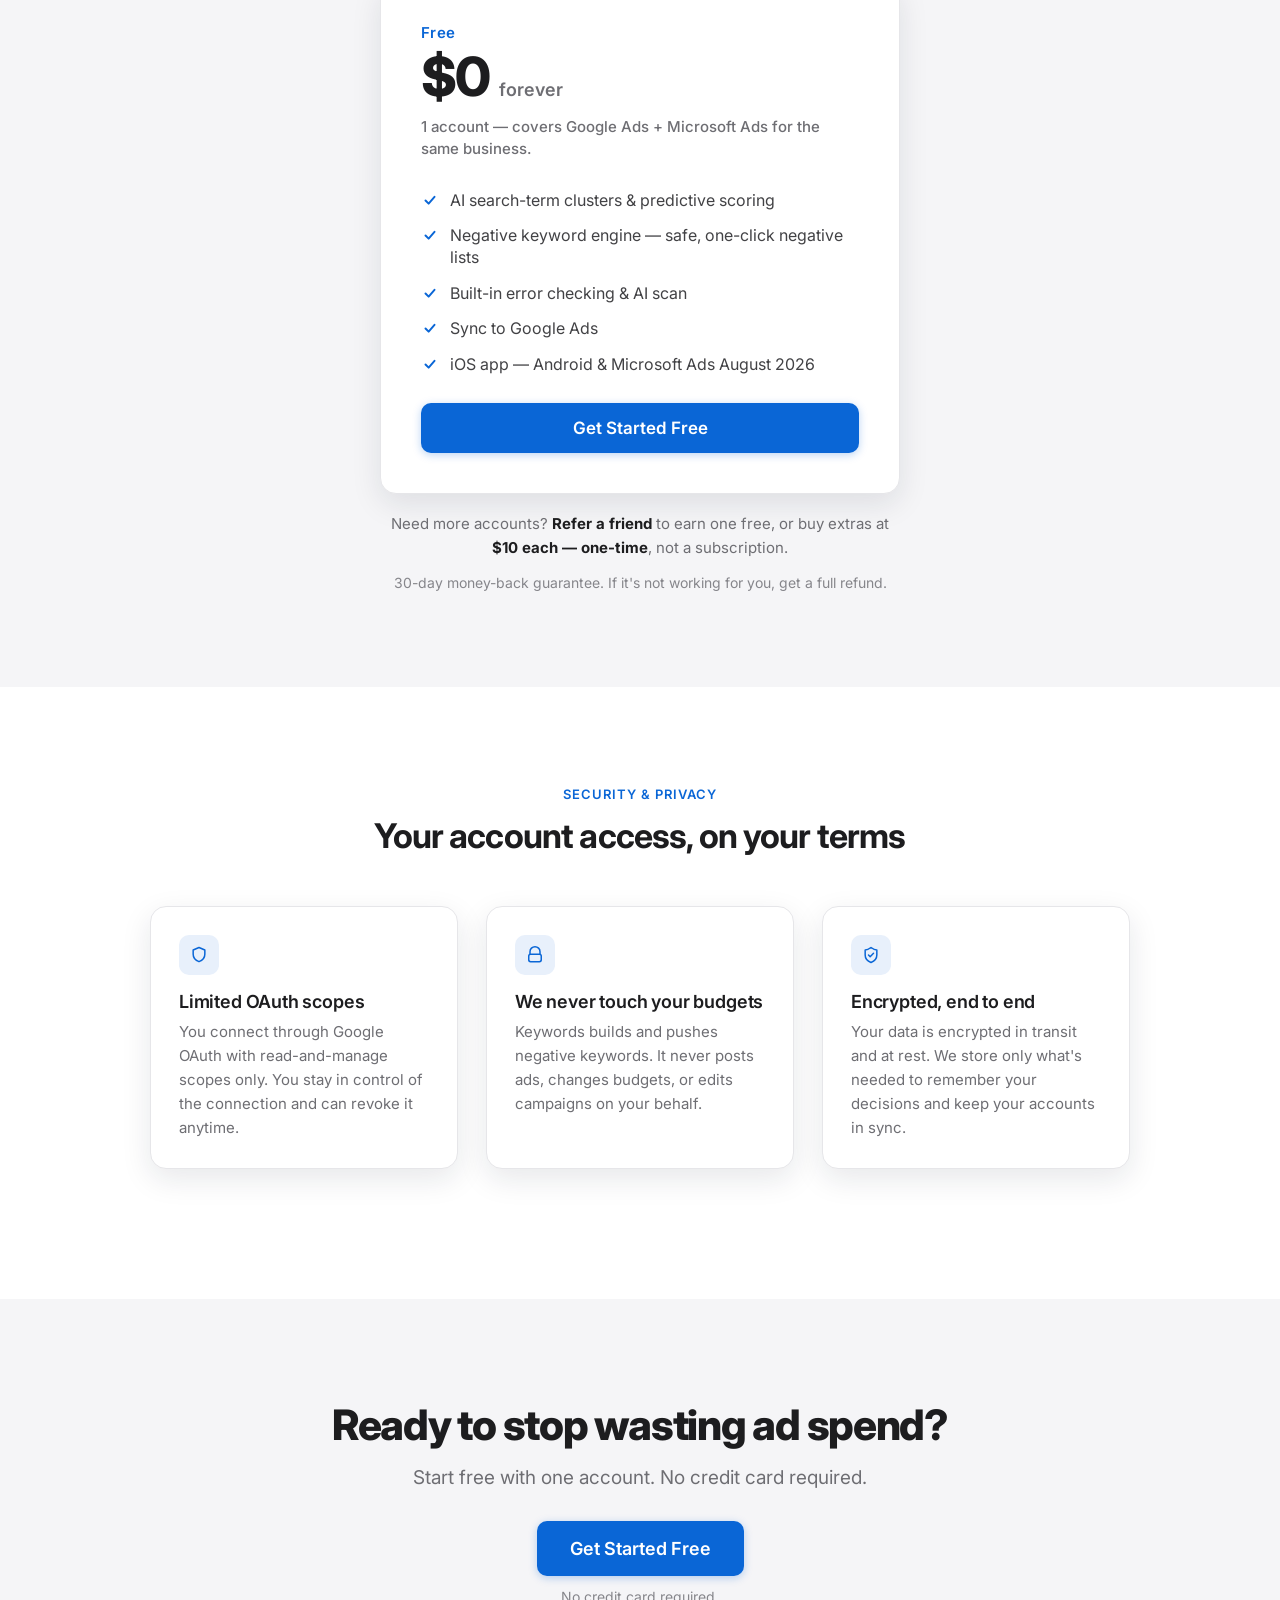
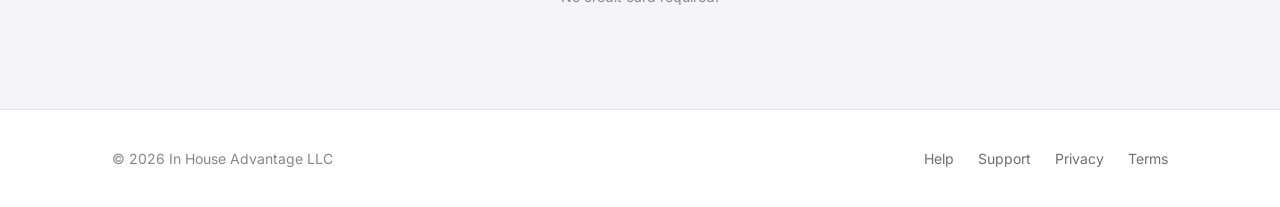
==== commit 5c10e94d: "Cut redundant 'What makes it fast' lead-in from triage intro Co-Authored-By: Claude Opus 4.8 (1M con" ====
--- a/index.html
+++ b/index.html
@@ -441,7 +441,7 @@
         <div class="fcopy">
           <div class="label">Fast triage</div>
           <h2>Triage your search terms in minutes, not hours</h2>
-          <p>You might have hundreds — or thousands — of search terms to sort into keep, block, or maybe. What makes it fast:</p>
+          <p>You might have hundreds — or thousands — of search terms to sort into keep, block, or maybe.</p>
           <ul class="flist">
             <li><strong>Filter and search instantly</strong> — narrow to the exact terms you want and flag them keep or block in one click.</li>
             <li><strong>AI clusters</strong> — terms grouped by intent, so one decision clears a whole set.</li>
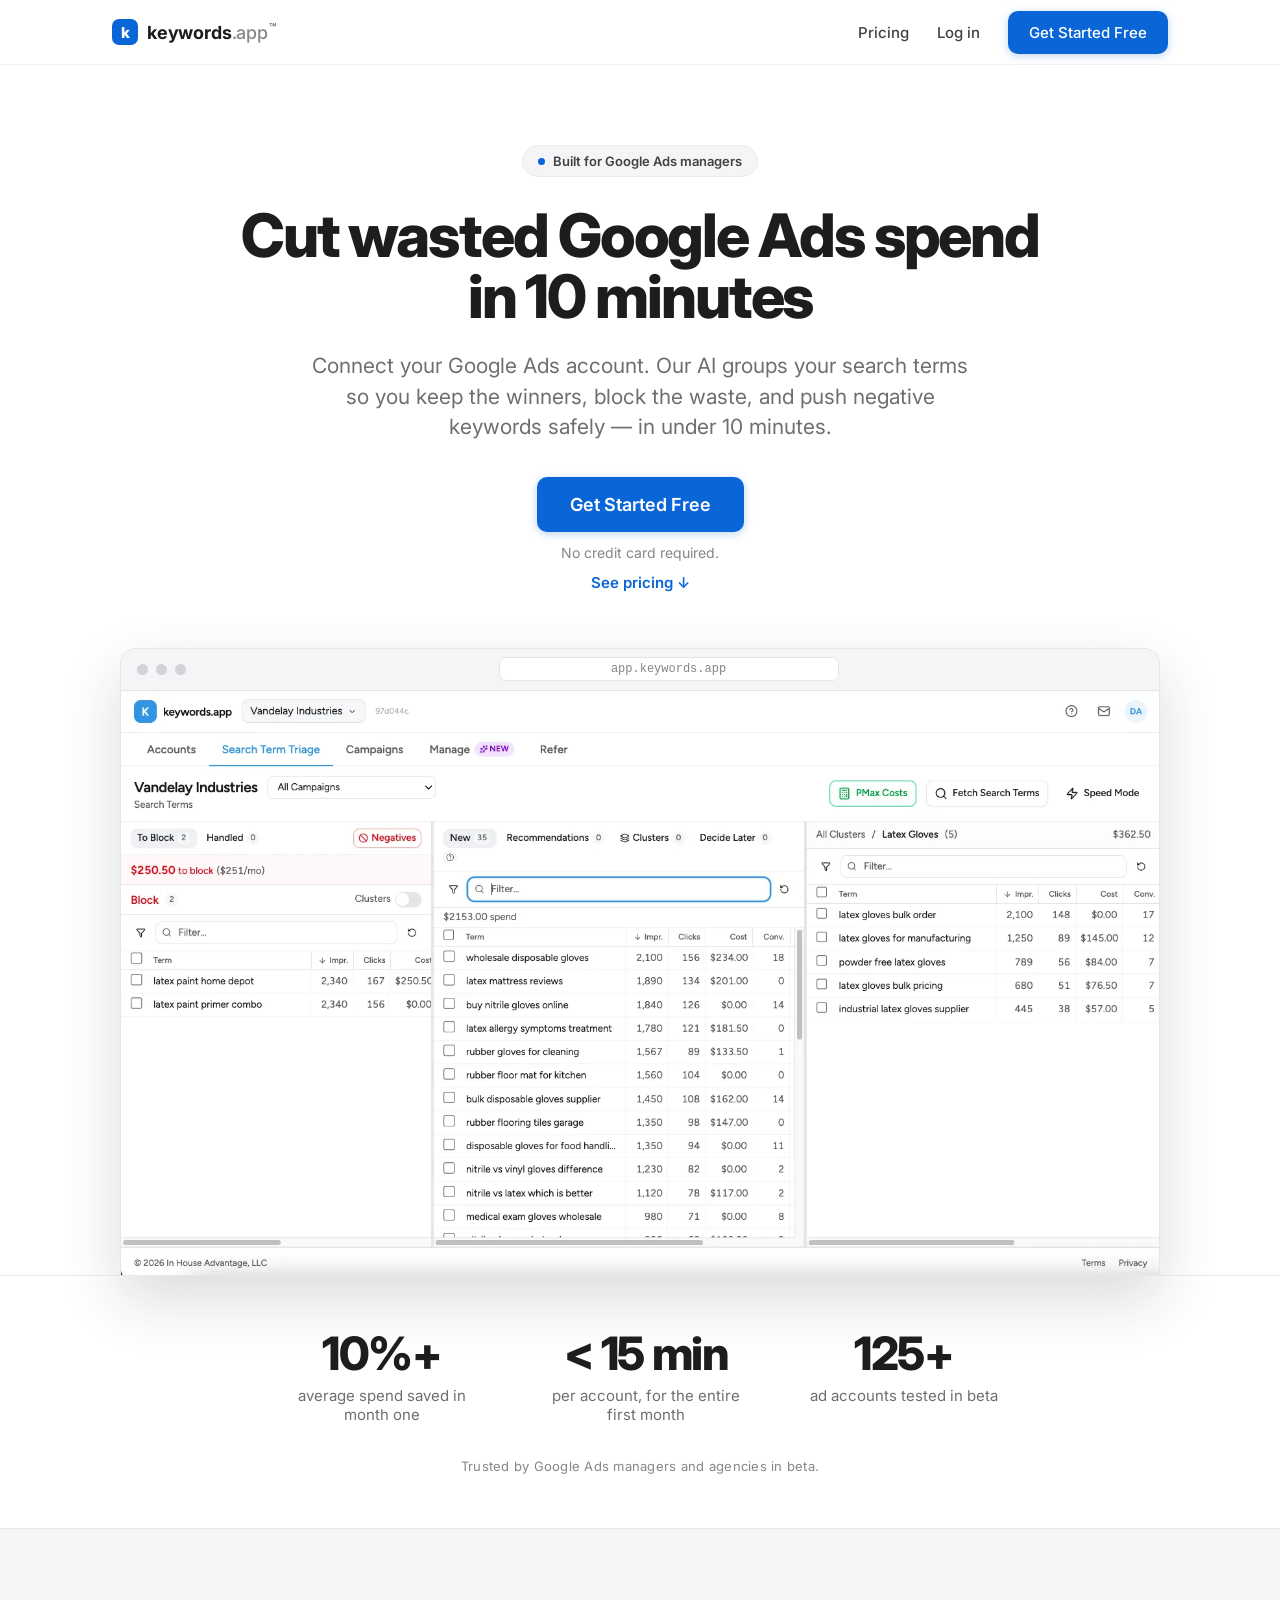
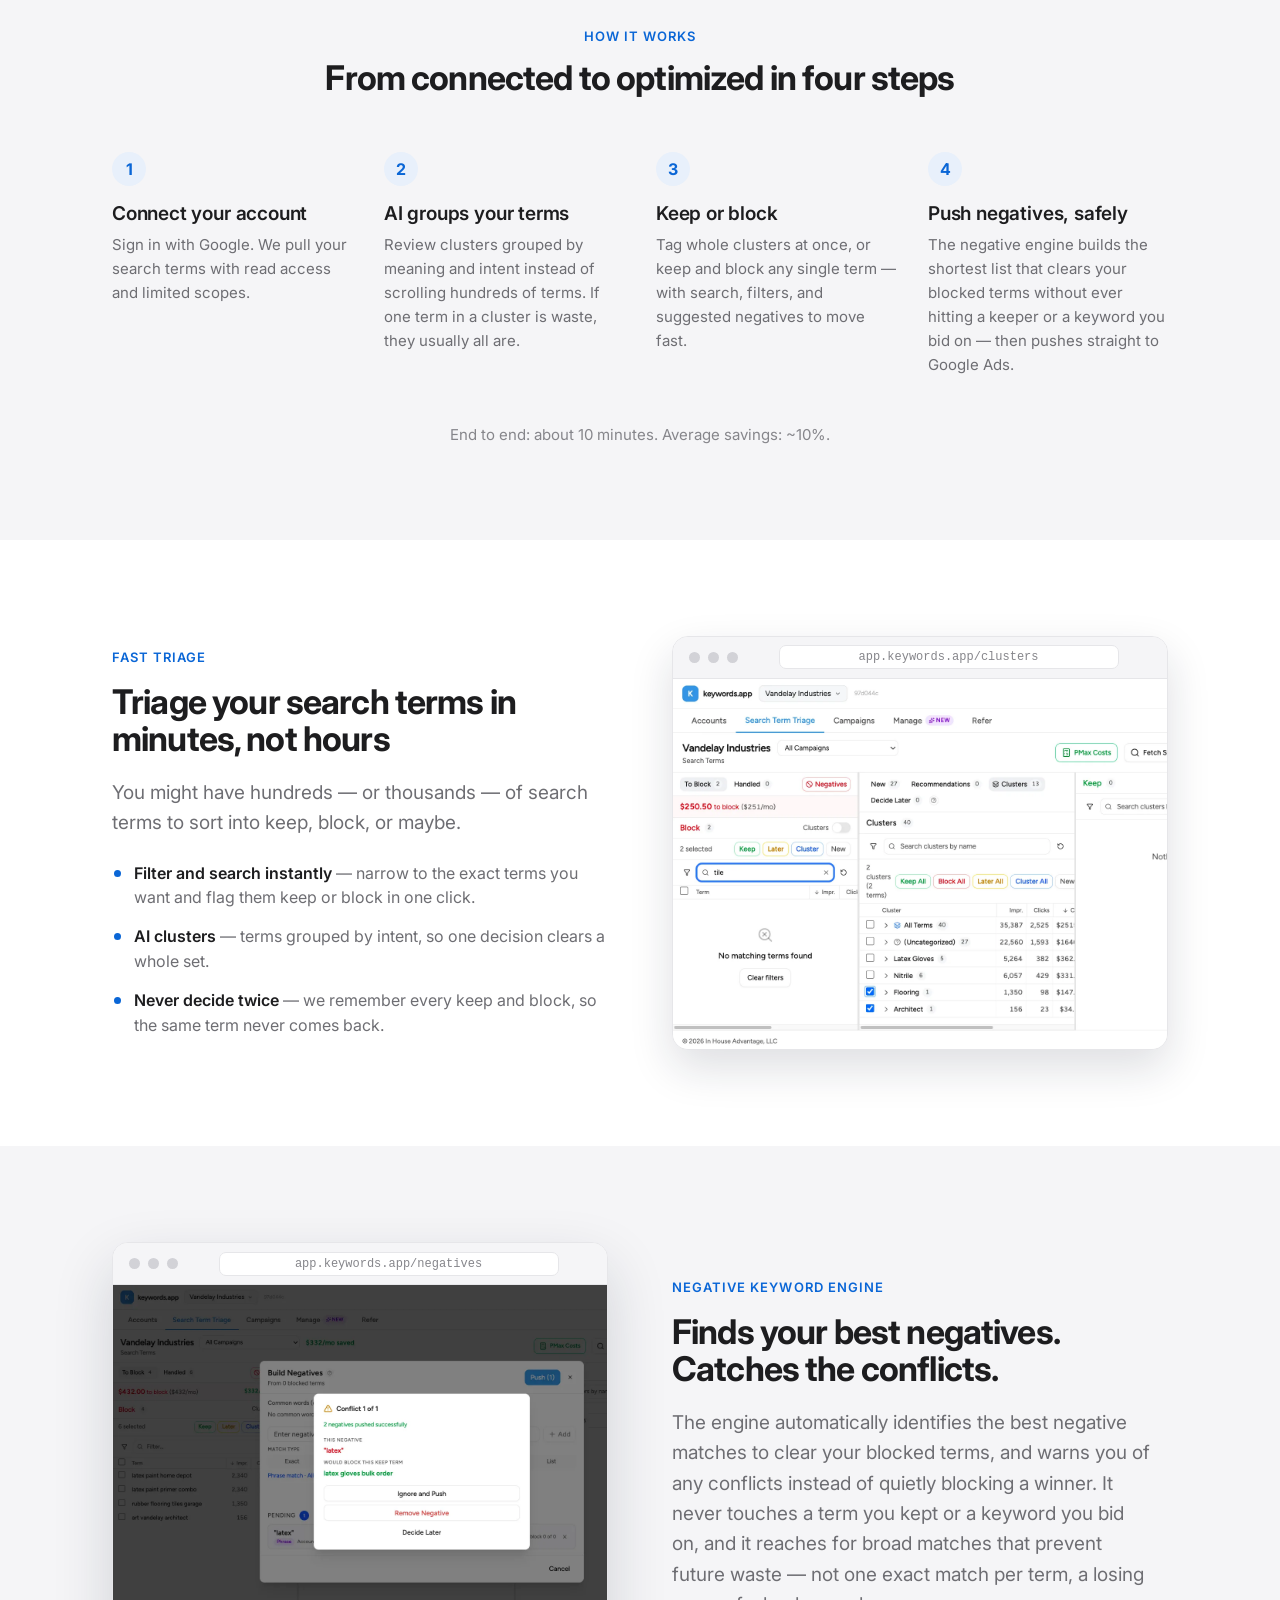
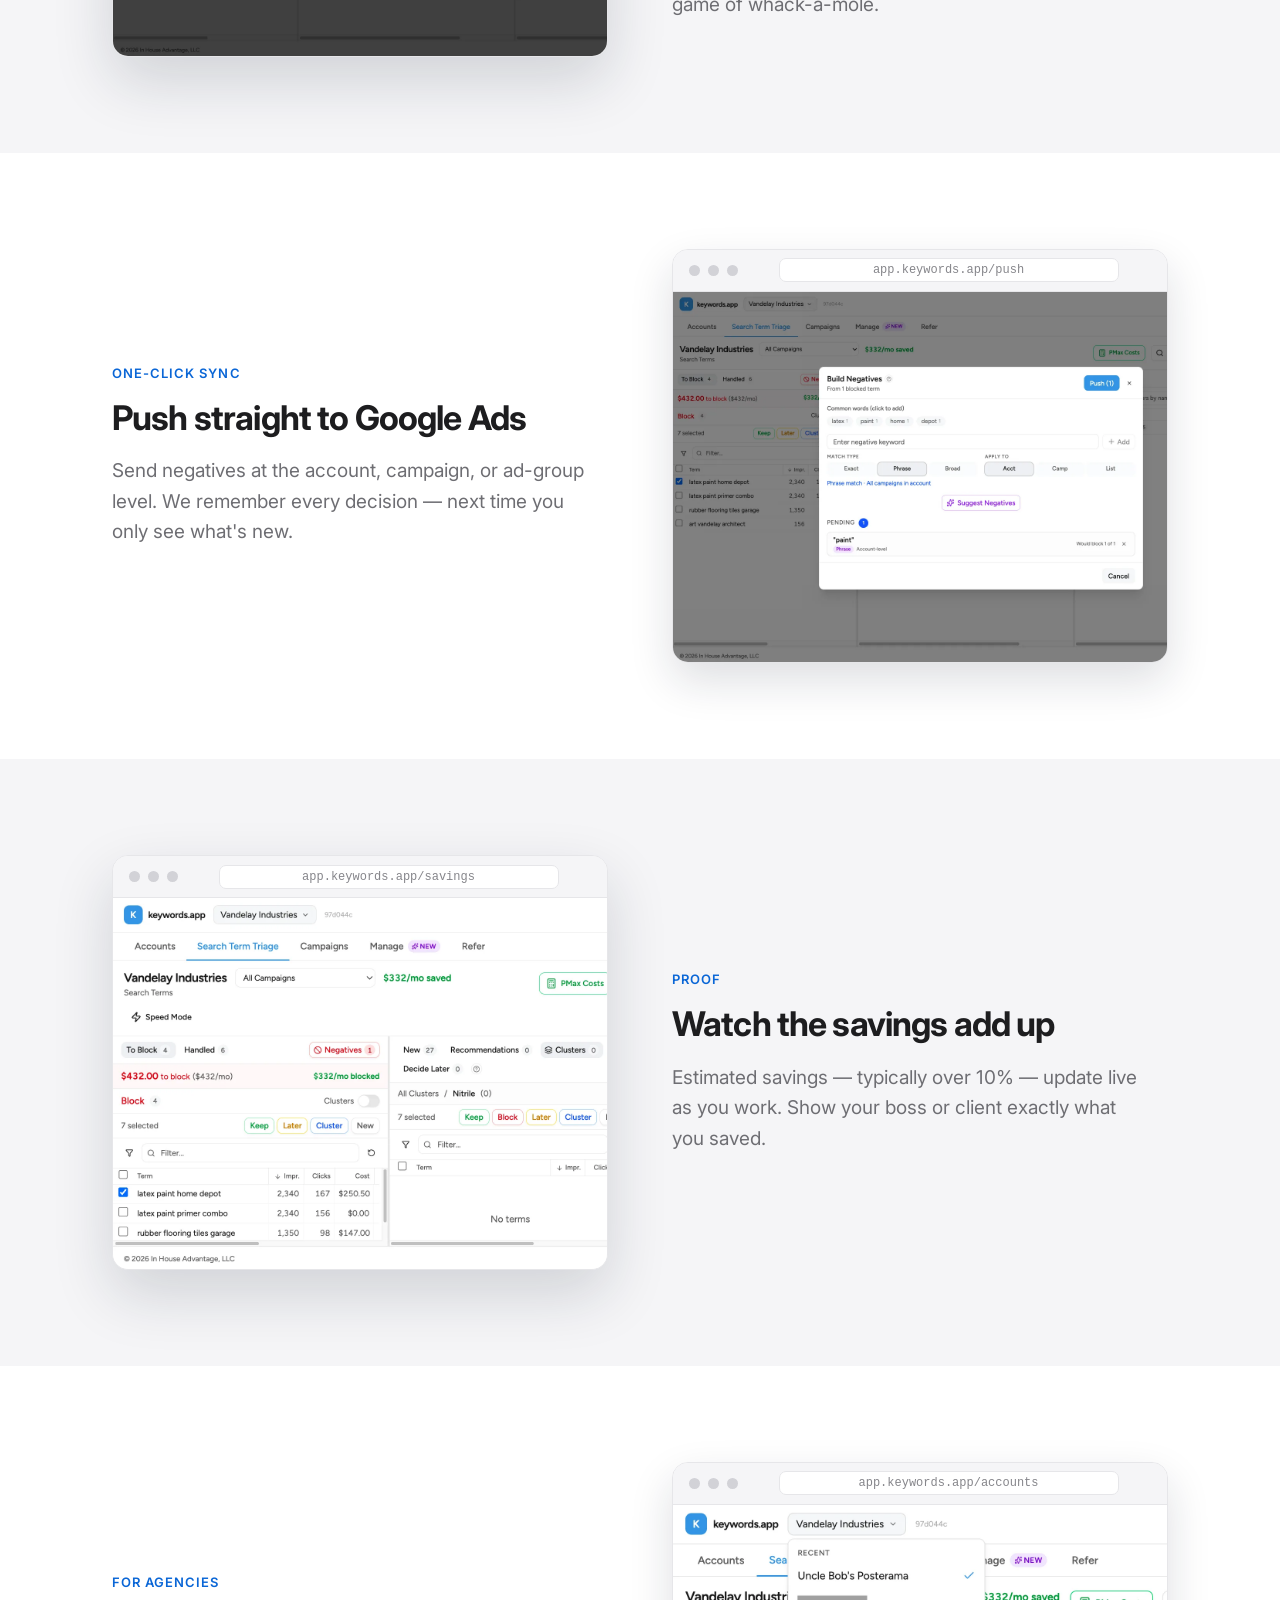
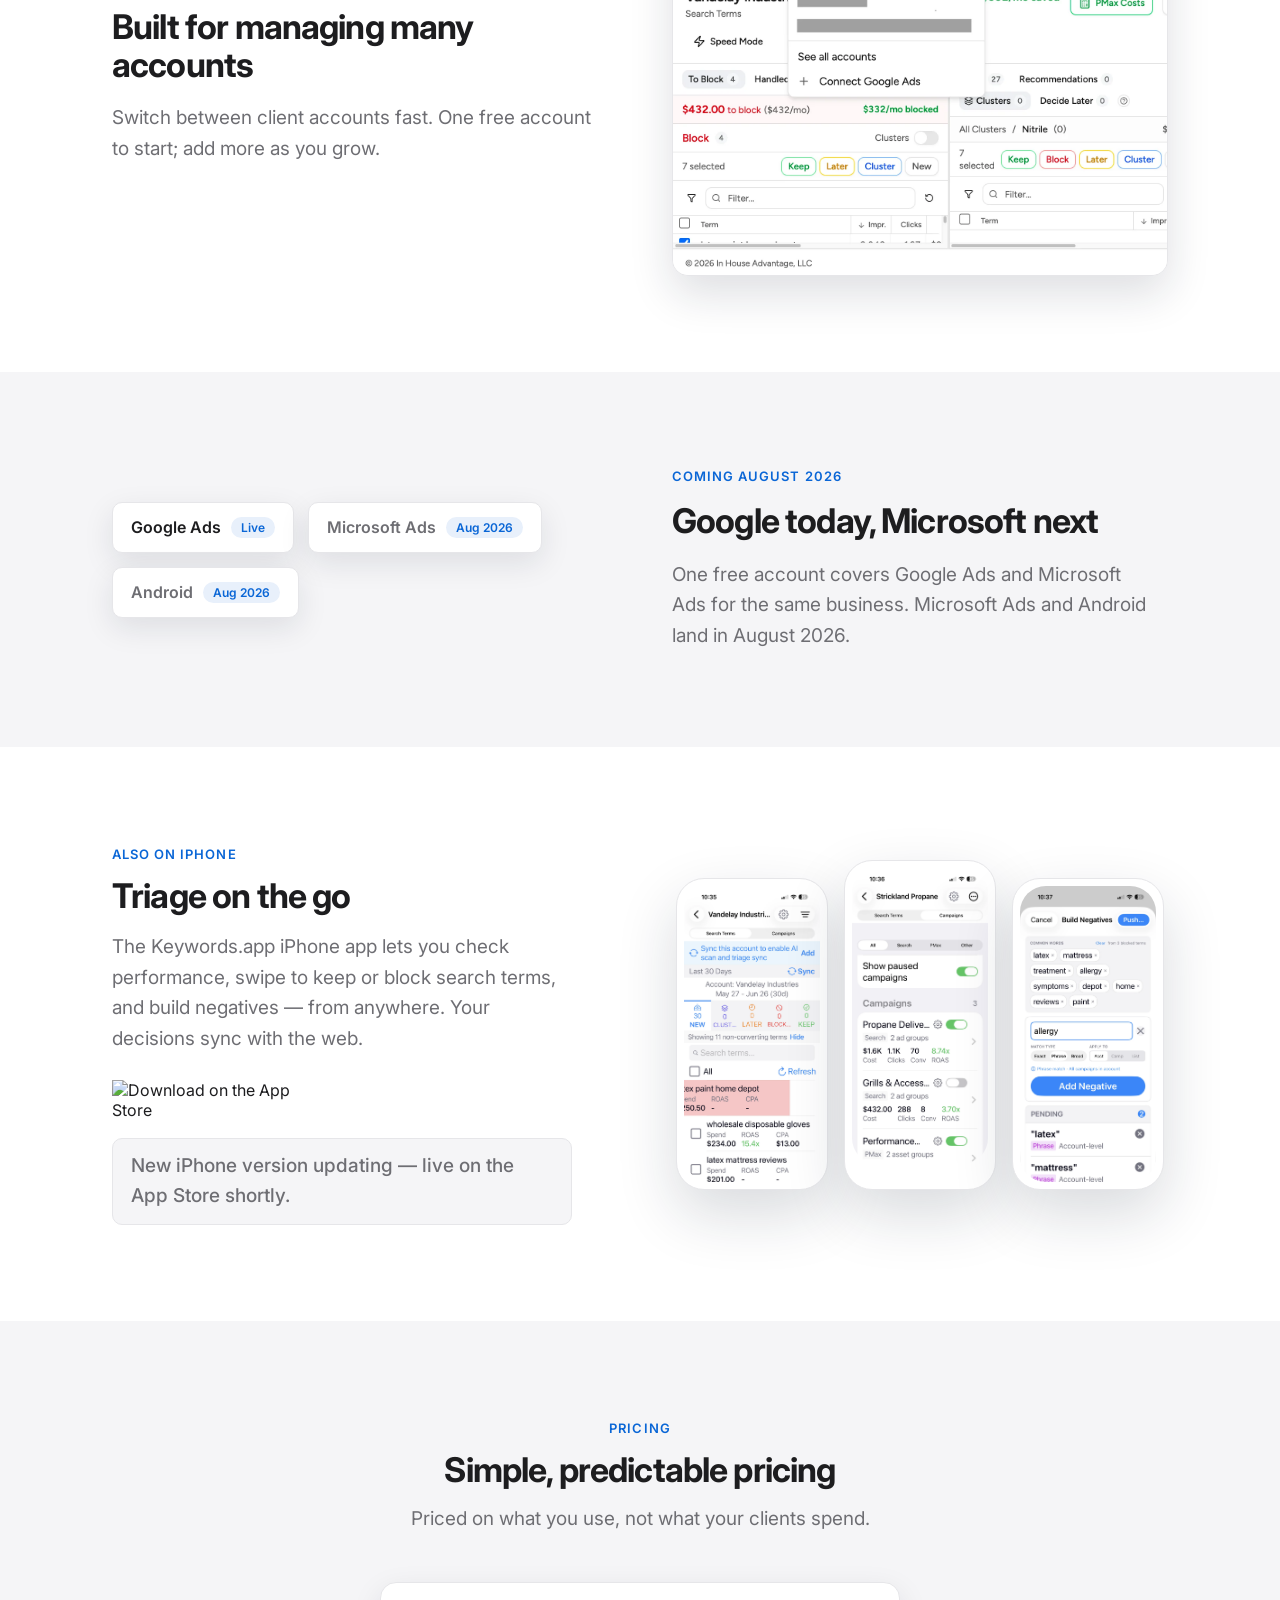
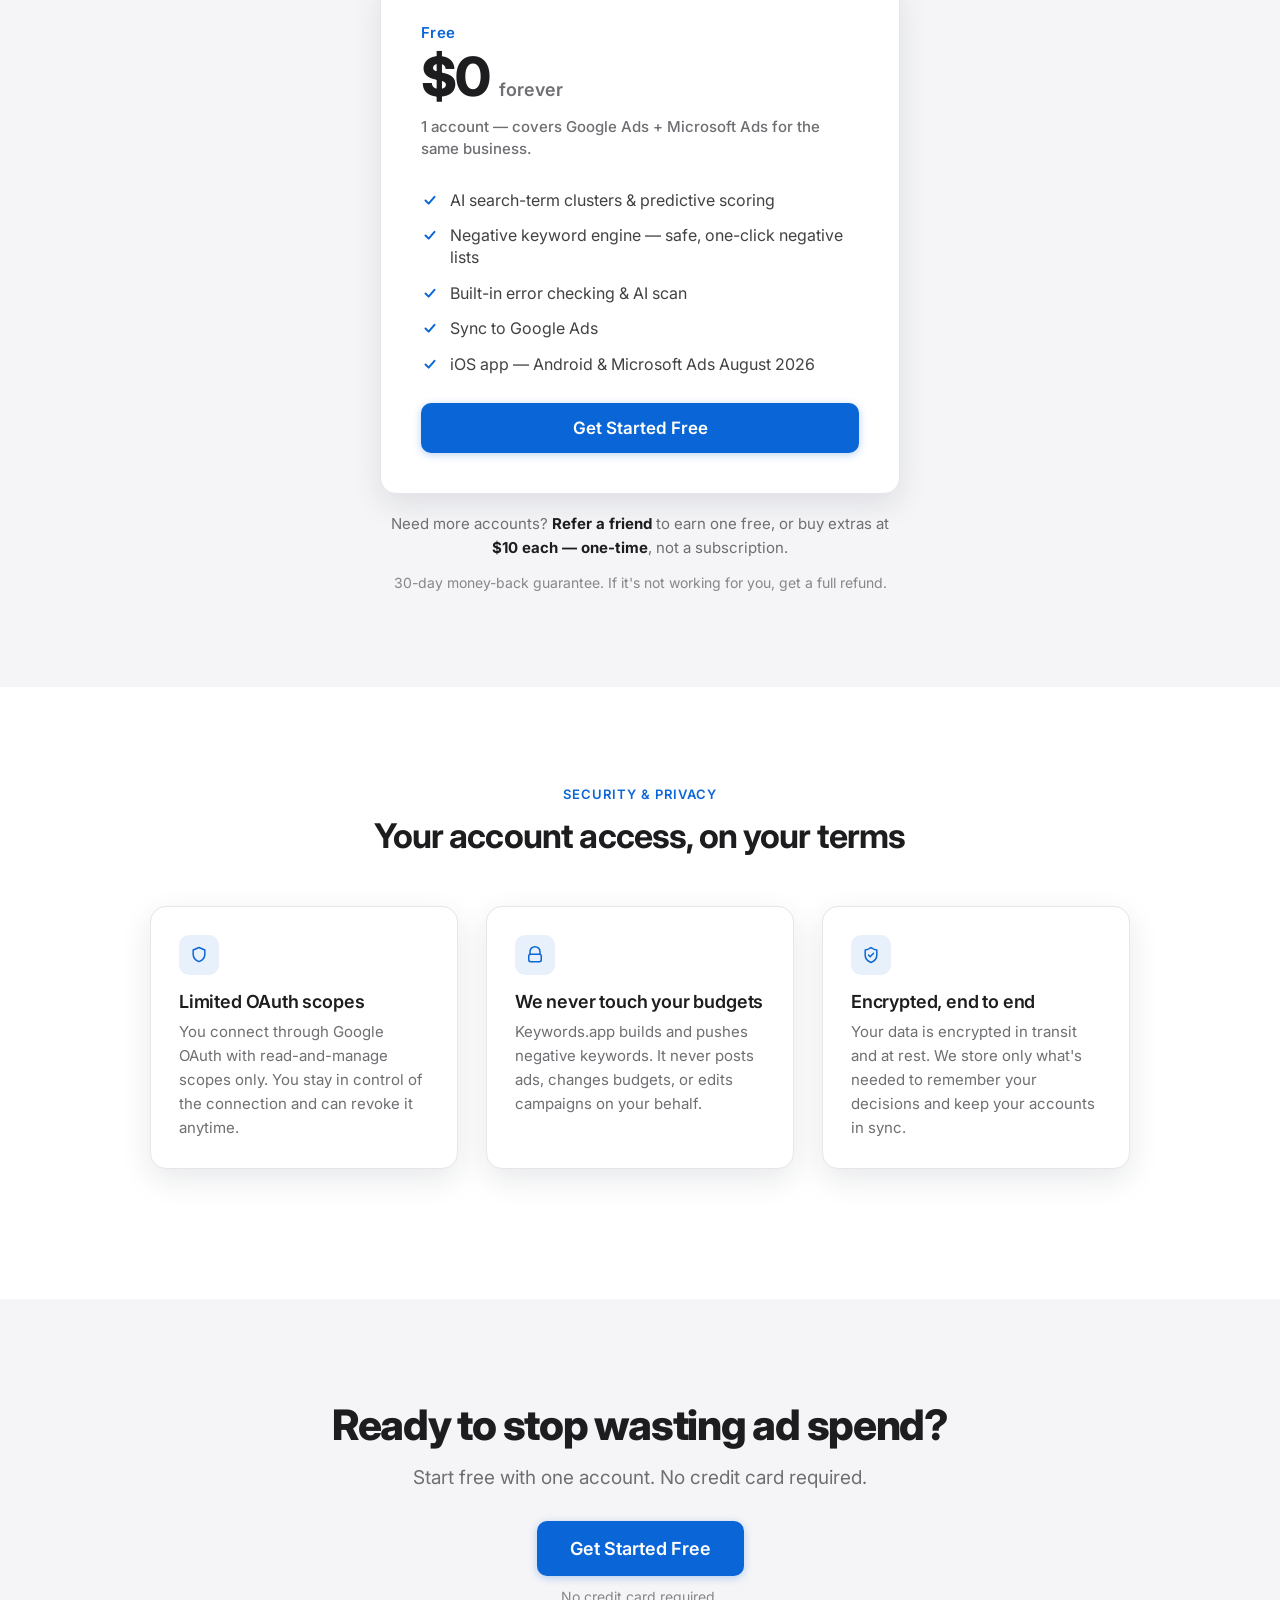
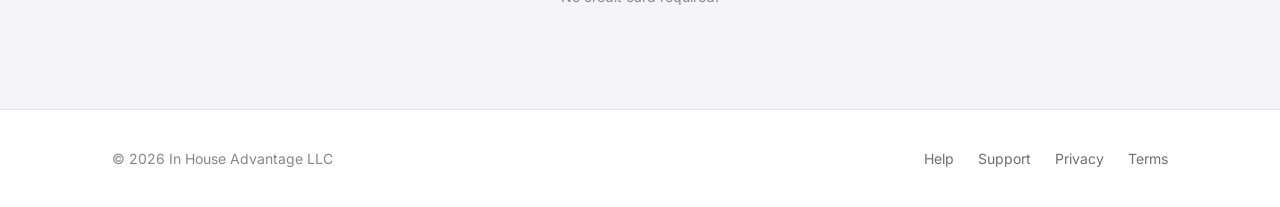
==== commit f0de48a3: "Use Keywords.app wherever the product is named by name (help, home, app redirect pages) Co-Authored-" ====
--- a/index.html
+++ b/index.html
@@ -559,7 +559,7 @@
         <div>
           <span class="eyebrow-label">Also on iPhone</span>
           <h2>Triage on the go</h2>
-          <p>The Keywords iPhone app lets you check performance, swipe to keep or block search terms, and build negatives — from anywhere. Your decisions sync with the web.</p>
+          <p>The Keywords.app iPhone app lets you check performance, swipe to keep or block search terms, and build negatives — from anywhere. Your decisions sync with the web.</p>
 
           <!-- App Store badge — LIVE state (default). -->
           <a class="appstore" href="https://apps.apple.com/us/app/keywords-app/id6758259105?itscg=30200&itsct=apps_box_badge&mttnsubad=6758259105">
@@ -573,15 +573,15 @@
         <div class="phones">
           <div class="phone">
             <img src="ios-search-terms.webp" width="1206" height="2622"
-                 alt="Keywords iPhone app: swipe to keep or block search terms" loading="lazy">
+                 alt="Keywords.app iPhone app: swipe to keep or block search terms" loading="lazy">
           </div>
           <div class="phone">
             <img src="ios-performance.webp" width="1206" height="2622"
-                 alt="Keywords iPhone app: account and campaign performance" loading="lazy">
+                 alt="Keywords.app iPhone app: account and campaign performance" loading="lazy">
           </div>
           <div class="phone">
             <img src="ios-negatives.webp" width="1206" height="2622"
-                 alt="Keywords iPhone app: building negative keywords on mobile" loading="lazy">
+                 alt="Keywords.app iPhone app: building negative keywords on mobile" loading="lazy">
           </div>
         </div>
       </div>
@@ -633,7 +633,7 @@
           <div class="trust-card">
             <div class="ic"><svg width="20" height="20" viewBox="0 0 24 24" fill="none"><path d="M6 11V8a6 6 0 0112 0v3" stroke="currentColor" stroke-width="1.8" stroke-linecap="round"/><rect x="4.5" y="11" width="15" height="9" rx="2.2" stroke="currentColor" stroke-width="1.8"/></svg></div>
             <h3>We never touch your budgets</h3>
-            <p>Keywords builds and pushes negative keywords. It never posts ads, changes budgets, or edits campaigns on your behalf.</p>
+            <p>Keywords.app builds and pushes negative keywords. It never posts ads, changes budgets, or edits campaigns on your behalf.</p>
           </div>
           <div class="trust-card">
             <div class="ic"><svg width="20" height="20" viewBox="0 0 24 24" fill="none"><path d="M12 3C8 6 5 6 5 6v6c0 4.5 3 7.5 7 9 4-1.5 7-4.5 7-9V6s-3 0-7-3z" stroke="currentColor" stroke-width="1.8" stroke-linejoin="round"/><path d="M9 12l2 2 4-4" stroke="currentColor" stroke-width="1.8" stroke-linecap="round" stroke-linejoin="round"/></svg></div>
